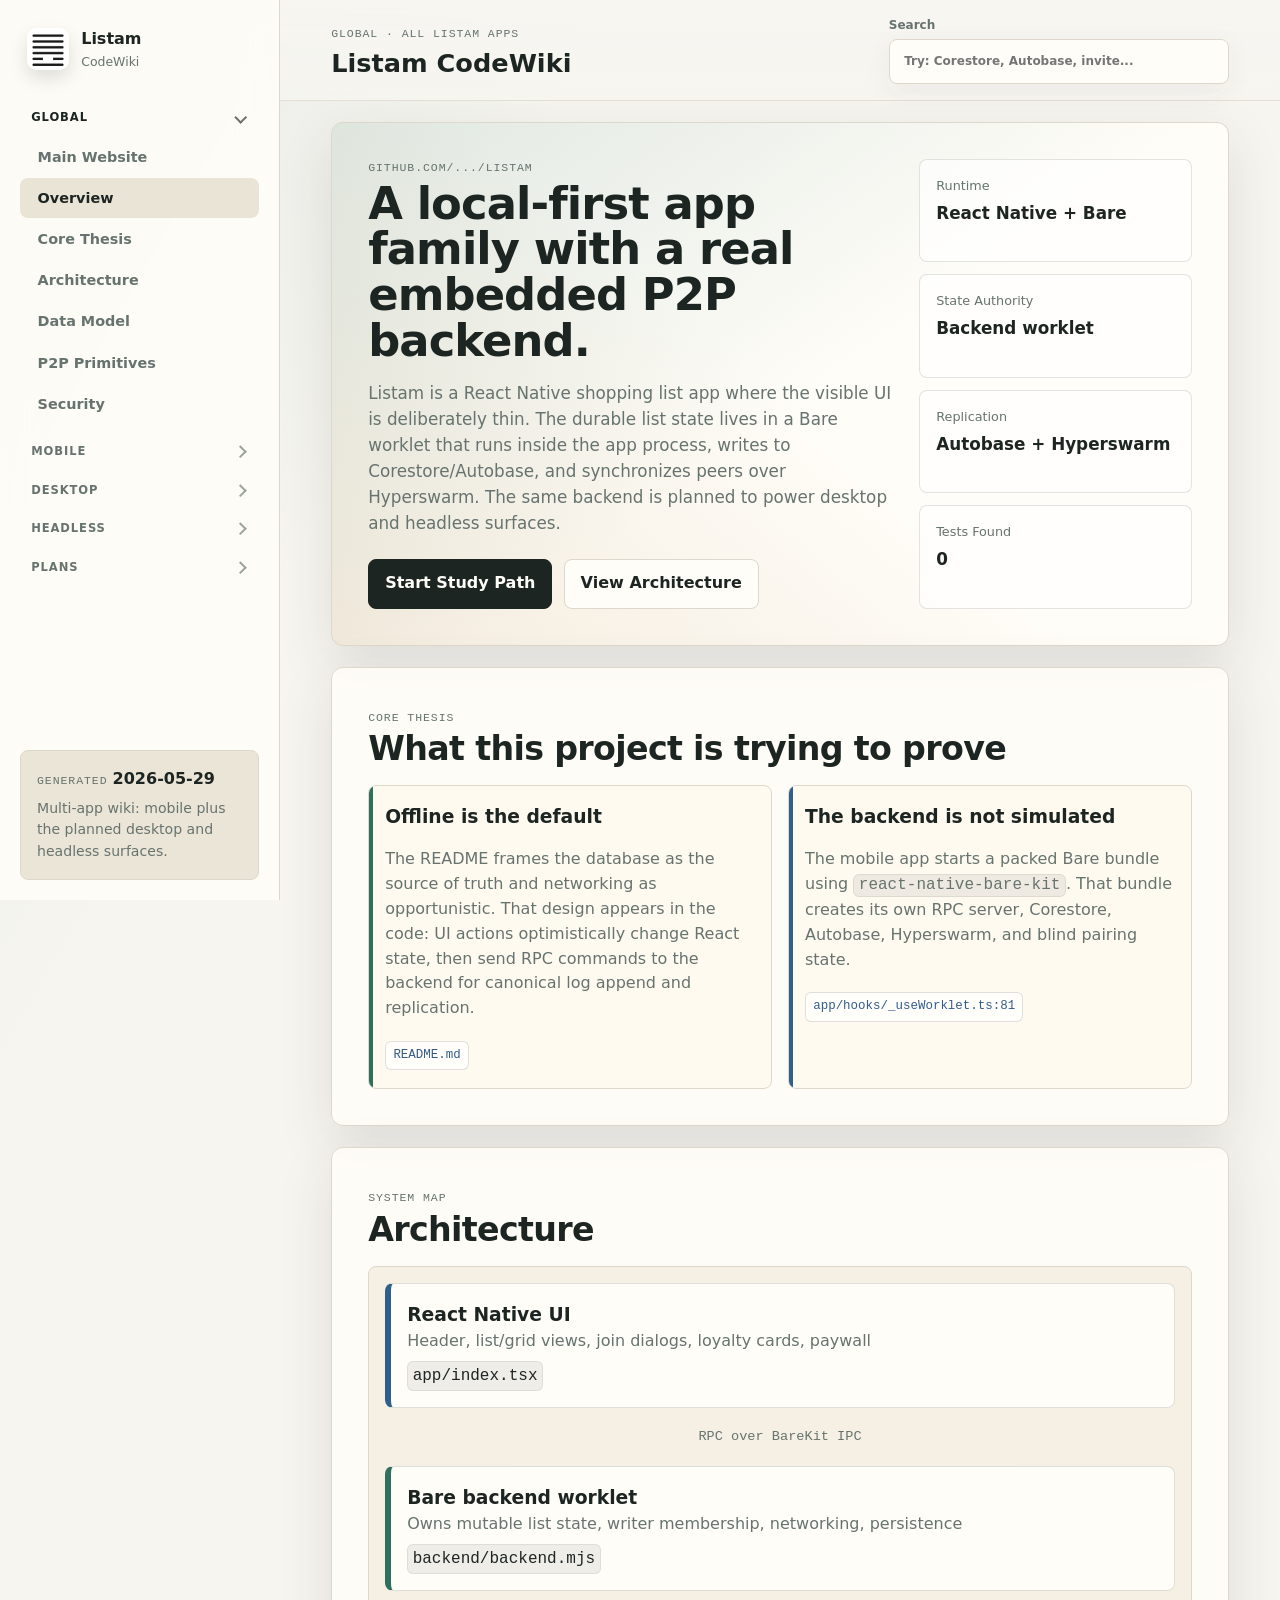
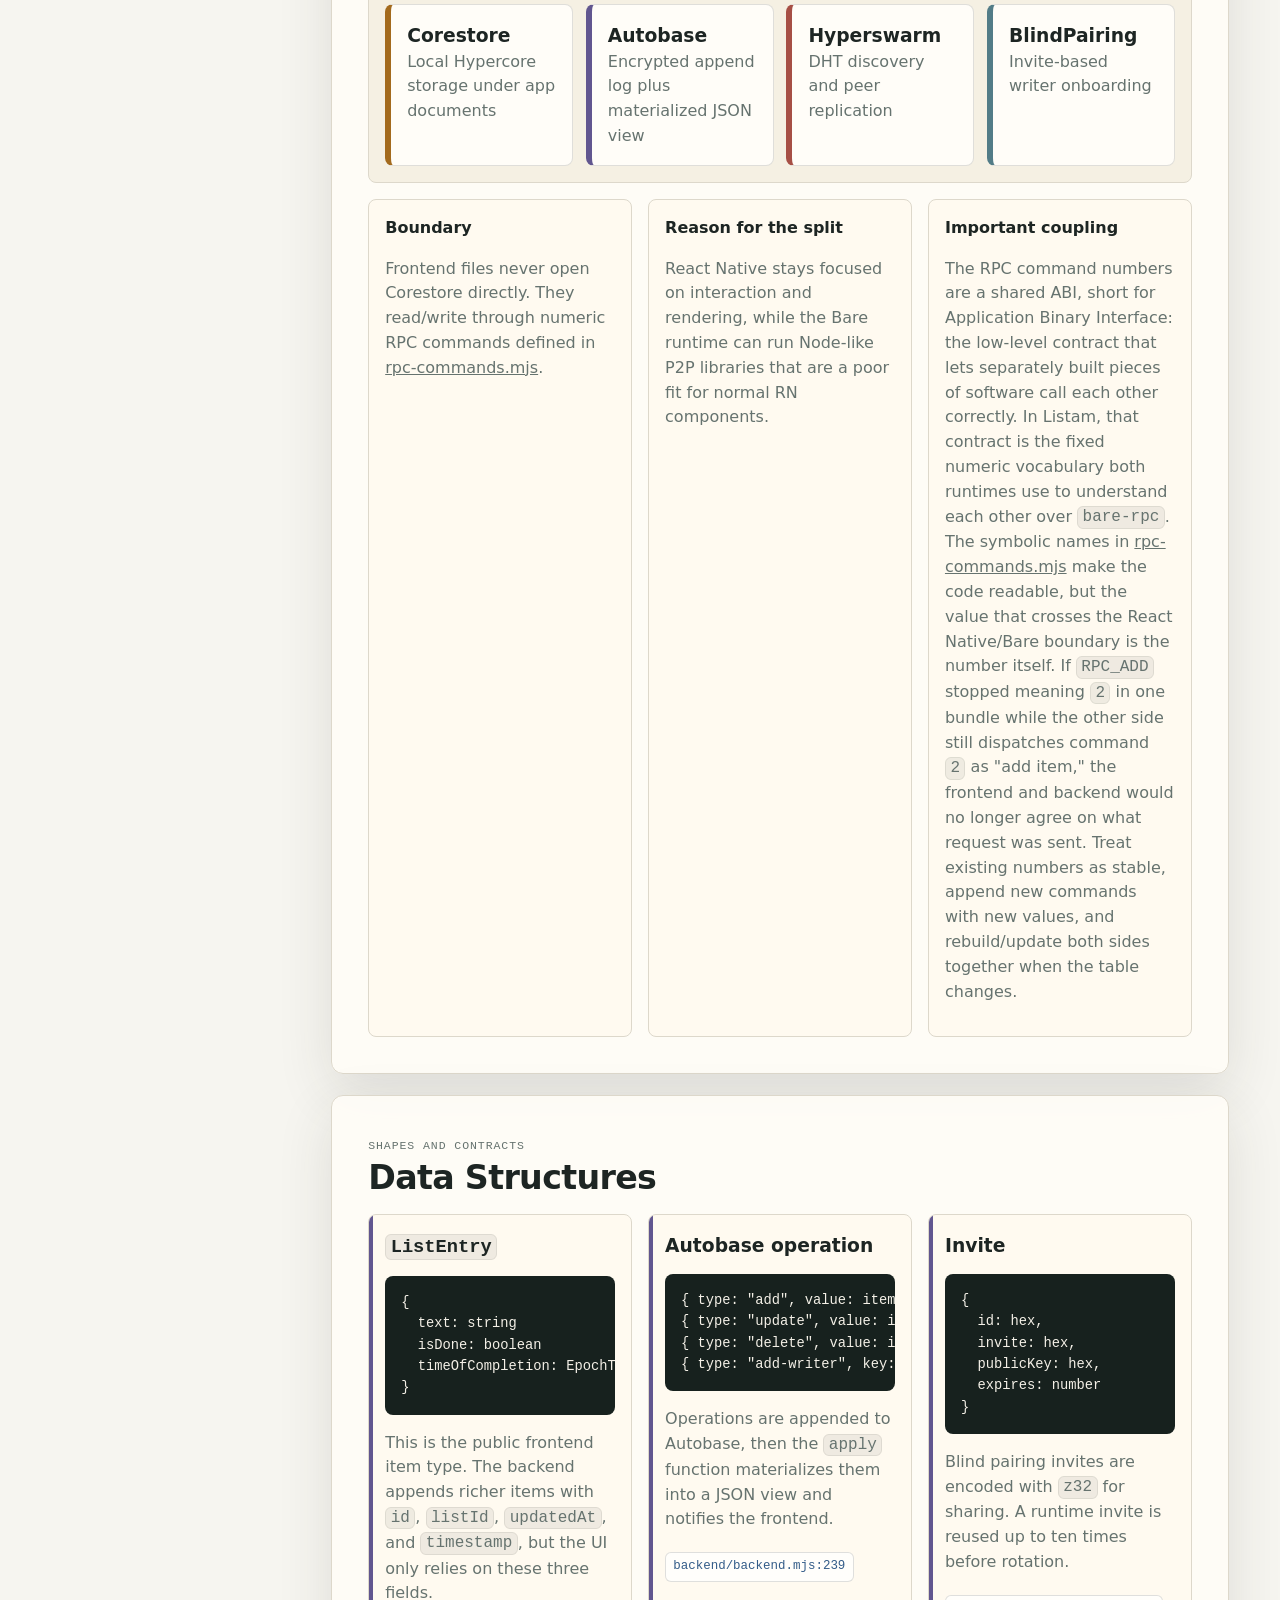
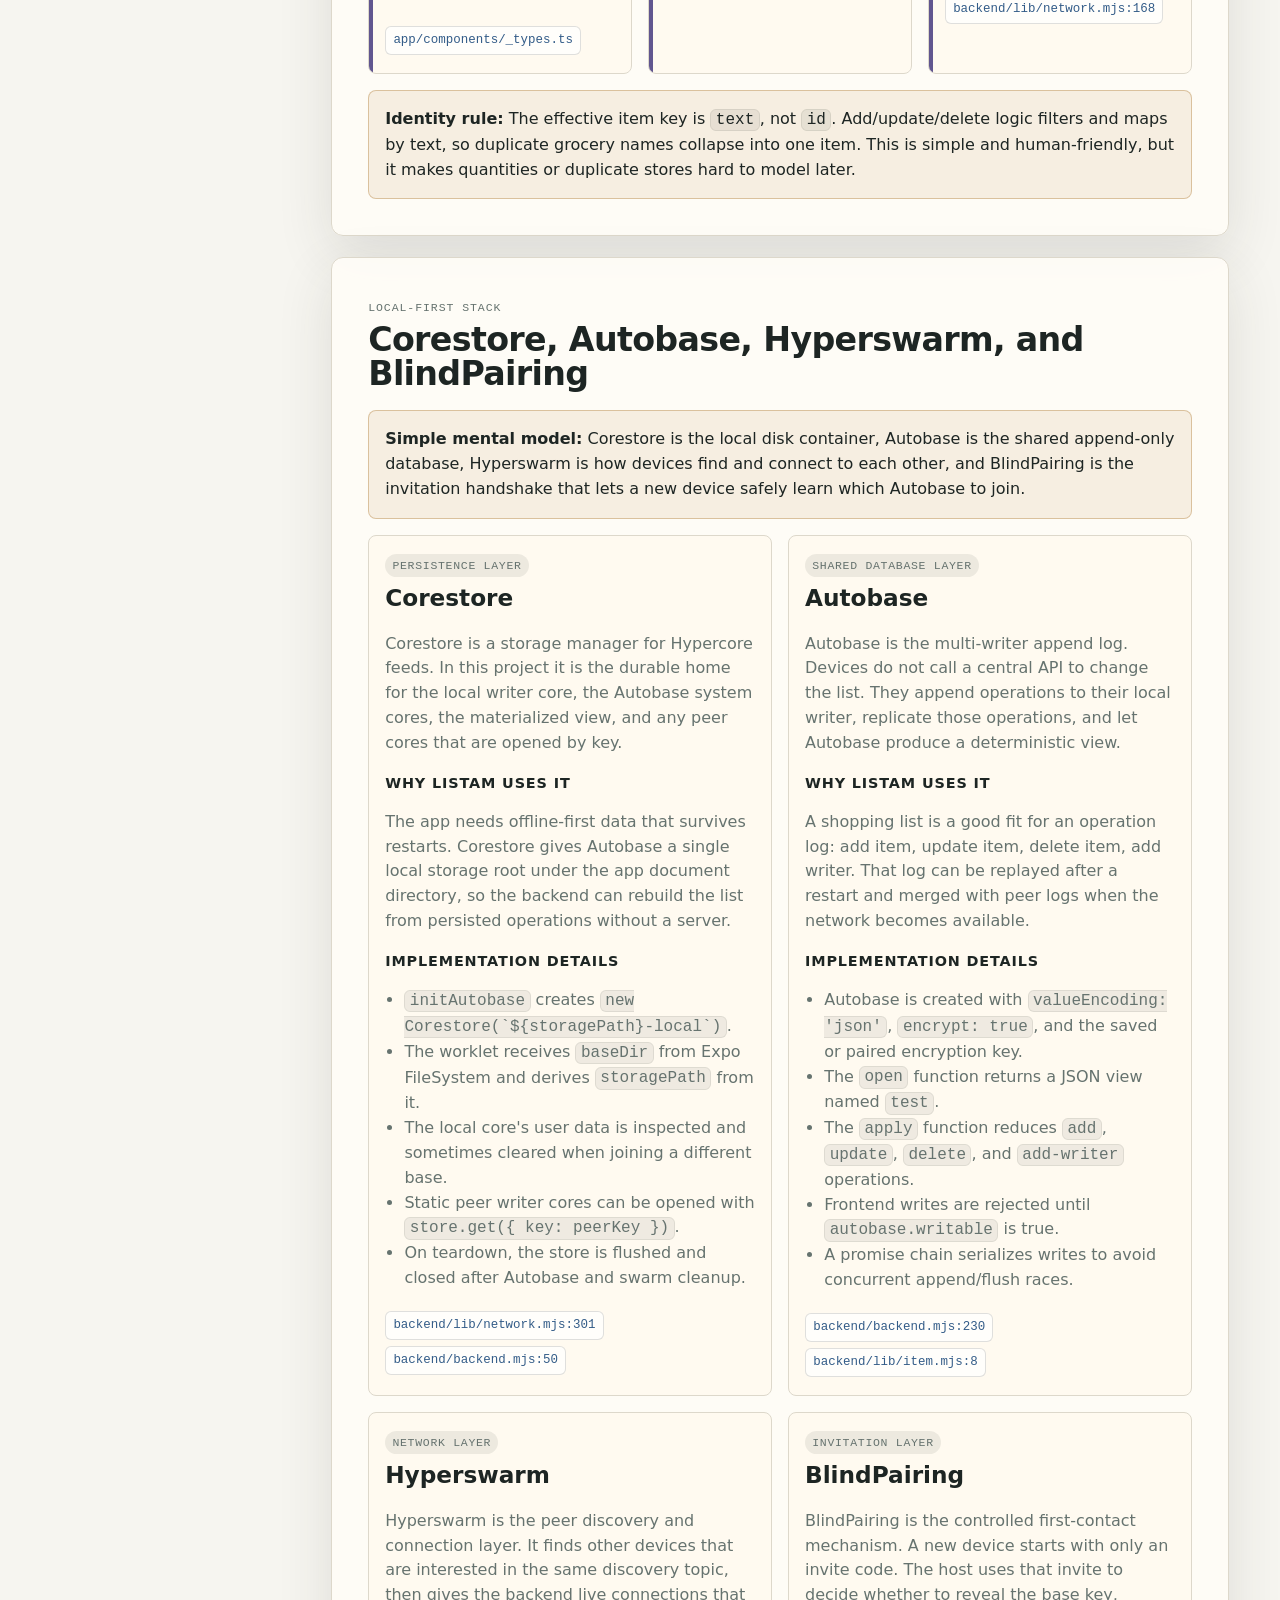
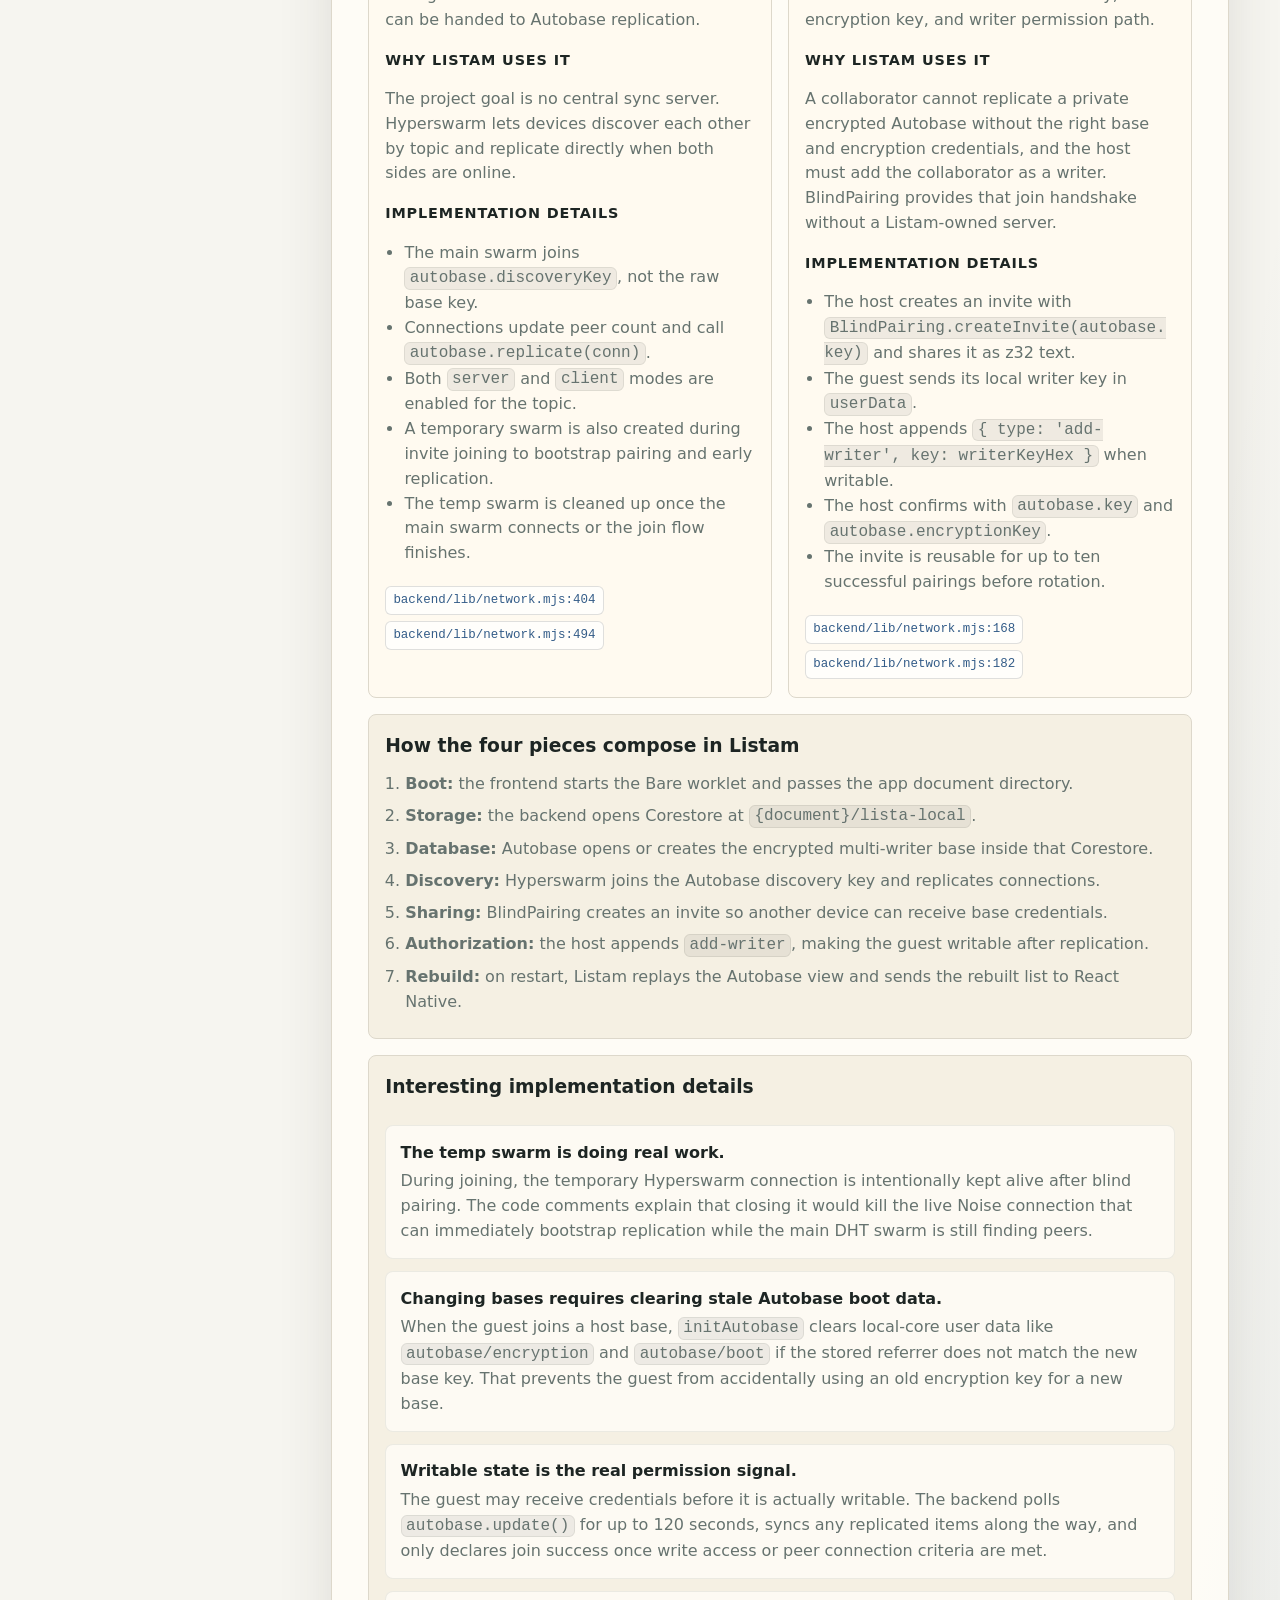
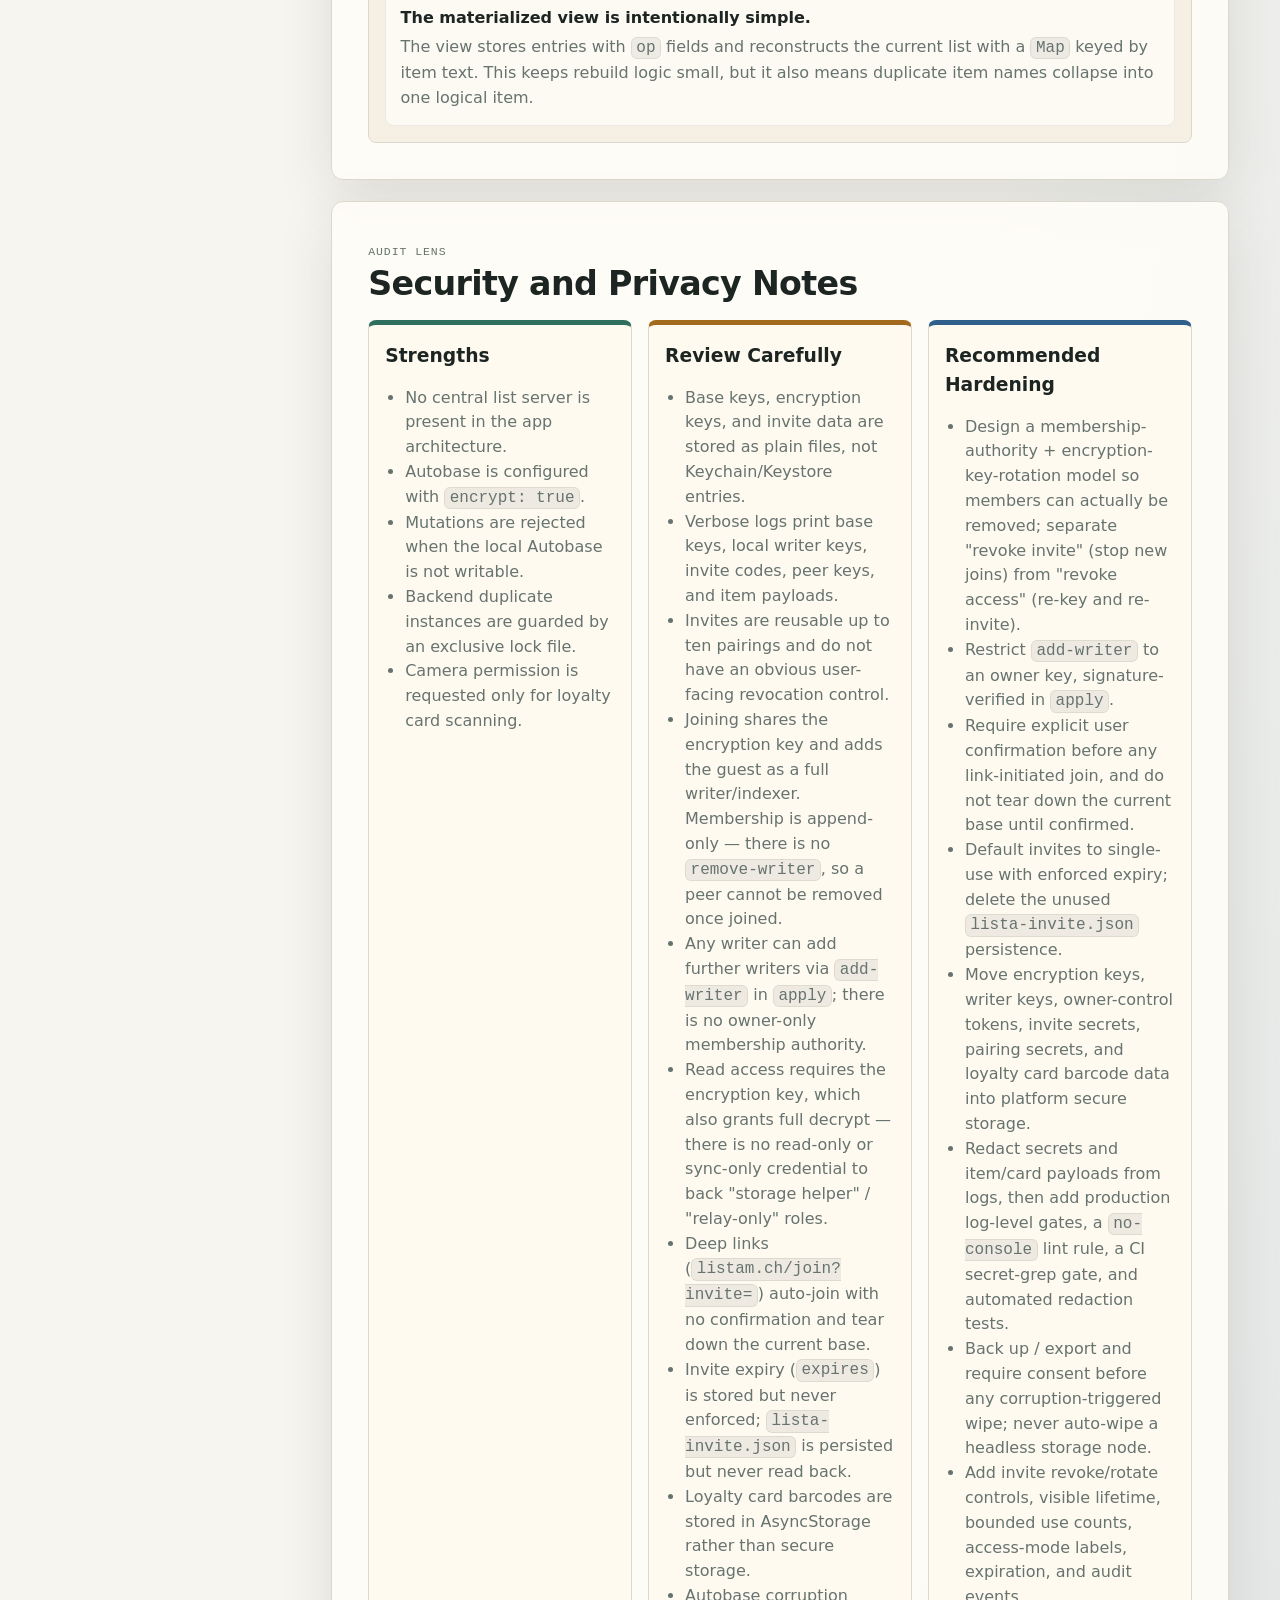
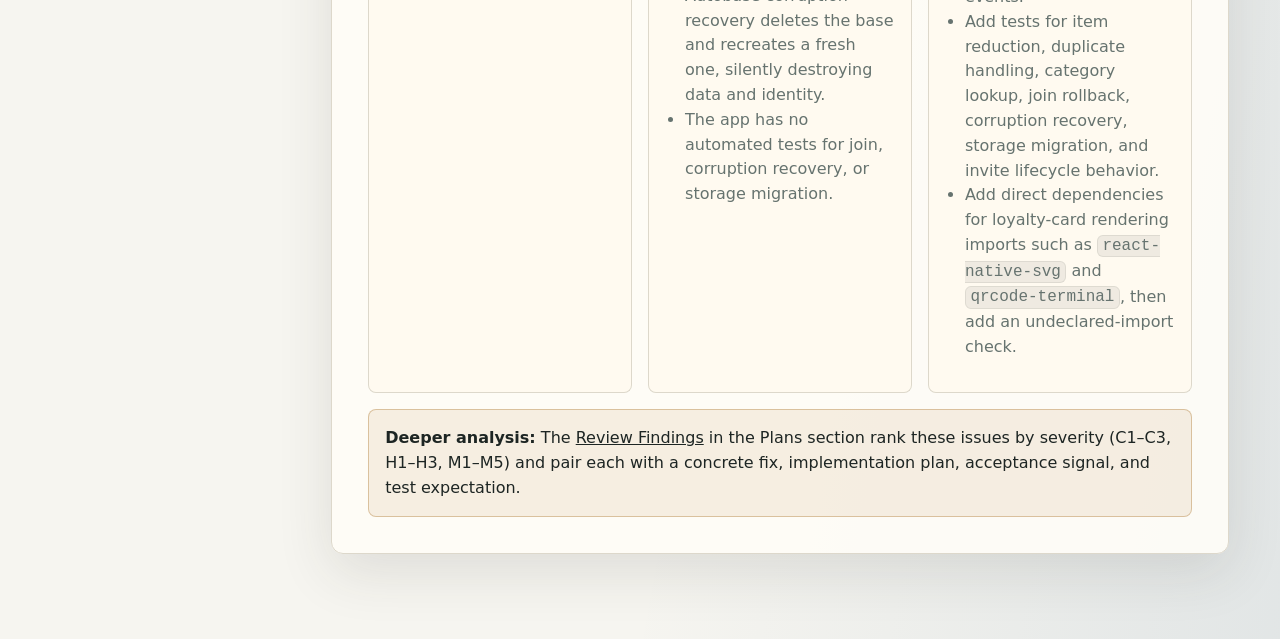
==== public/wiki/index.html @ 55407a5d "chore: checkpoint website plan pages" ====
<!doctype html>
<html lang="en">
  <head>
    <meta charset="utf-8" />
    <meta name="viewport" content="width=device-width, initial-scale=1" />
    <title>Listam CodeWiki — Global</title>
    <meta
      name="description"
      content="A CodeWiki-style study site for the Listam local-first P2P apps."
    />
    <link rel="stylesheet" href="./styles.css" />
  </head>
  <body>
    <div class="shell">
      <aside class="sidebar">
        <a class="brand" href="index.html" aria-label="Listam CodeWiki home">
          <img src="../assets/icon.png" alt="" />
          <span>
            <strong>Listam</strong>
            <small>CodeWiki</small>
          </span>
        </a>

        <nav class="nav" aria-label="Study sections">
          <details class="nav-section" open>
            <summary class="nav-group">Global</summary>
            <div class="nav-links">
              <a href="/">Main Website</a>
              <a href="index.html#overview">Overview</a>
              <a href="index.html#thesis">Core Thesis</a>
              <a href="index.html#architecture">Architecture</a>
              <a href="index.html#data-model">Data Model</a>
              <a href="index.html#p2p-primitives">P2P Primitives</a>
              <a href="index.html#security">Security</a>
            </div>
          </details>

          <details class="nav-section">
            <summary class="nav-group">Mobile</summary>
            <div class="nav-links">
              <a href="mobile.html#structure">Project Structure</a>
              <a href="mobile.html#runtime">Runtime Flows</a>
              <a href="mobile.html#frontend">Frontend</a>
              <a href="mobile.html#backend">Backend</a>
              <a href="mobile.html#storage">Storage</a>
              <a href="mobile.html#libraries">Libraries</a>
              <a href="mobile.html#quality">Quality Notes</a>
              <a href="mobile.html#study">Study Path</a>
              <a href="mobile.html#file-index">File Index</a>
              <a href="mobile.html#testing">Testing</a>
            </div>
          </details>

          <details class="nav-section">
            <summary class="nav-group">Desktop</summary>
            <div class="nav-links">
              <a href="desktop.html#desktop" title="Planned, not implemented yet">
                <span class="status-icon planned" aria-hidden="true"></span>
                <span>Desktop Overview</span>
              </a>
              <a href="desktop.html#testing">Testing</a>
            </div>
          </details>

          <details class="nav-section">
            <summary class="nav-group">Headless</summary>
            <div class="nav-links">
              <a href="headless.html#headless" title="Planned, not implemented yet">
                <span class="status-icon planned" aria-hidden="true"></span>
                <span>Headless Overview</span>
              </a>
              <a href="headless.html#testing">Testing</a>
            </div>
          </details>

          <details class="nav-section">
            <summary class="nav-group">Plans</summary>
            <div class="nav-links">
              <details class="nav-subsection">
                <summary class="nav-subgroup" title="Planned, not implemented yet">
                  <span class="status-icon planned" aria-hidden="true"></span>
                  <span>Multi-App Plan</span>
                </summary>
                <div class="nav-sublinks">
                  <a href="plans.html#multi-app-plan">Overview</a>
                  <a href="plans.html#review-findings">Review Findings</a>
                  <a href="plans.html#implementation-plans">Implementation Plans</a>
                  <a href="plans.html#lower-severity-items">Lower-Severity Items</a>
                  <a href="plans.html#strategy-improvements">Strategy Improvements</a>
                  <a href="plans.html#shared-test-harness">Shared Test Harness</a>
                  <a href="plans.html#redux-decision">Redux Decision</a>
                  <a href="plans.html#app-targets">App Targets</a>
                  <a href="plans.html#shared-package-plan">Shared Packages</a>
                  <a href="plans.html#state-manager-phase">State Manager</a>
                  <a href="plans.html#technical-architecture-notes">Technical Notes</a>
                  <a href="plans.html#shared-command-event-flow">Command Flow</a>
                  <a href="plans.html#p2p-owner-control">Owner Control</a>
                  <a href="plans.html#headless-first-run">Headless Setup</a>
                  <a href="plans.html#headless-co-invite">Co-Invite Flow</a>
                  <a href="plans.html#logging-strategy">Logging</a>
                  <a href="plans.html#development-peer-log-flow">Peer Log Flow</a>
                  <a href="plans.html#logging-controls">Logging Controls</a>
                  <a href="plans.html#secret-storage-plan">Secret Storage</a>
                  <a href="plans.html#implementation-hardening">Hardening</a>
                  <a href="plans.html#implementation-constraints">Constraints</a>
                  <a href="plans.html#future-direction">Future Direction</a>
                  <a href="plans.html#test-plan">Test Plan</a>
                  <a href="plans.html#assumptions">Assumptions</a>
                </div>
              </details>
            </div>
          </details>
        </nav>

        <div class="sidebar-card">
          <span class="eyebrow">Generated</span>
          <strong>2026-05-29</strong>
          <p>Multi-app wiki: mobile plus the planned desktop and headless surfaces.</p>
        </div>
      </aside>

      <main class="content">
        <header class="topbar">
          <div>
            <span class="eyebrow">Global · all Listam apps</span>
            <h1>Listam CodeWiki</h1>
          </div>
          <label class="search">
            <span>Search</span>
            <input id="site-search" type="search" placeholder="Try: Corestore, Autobase, invite..." />
          </label>
        </header>

        <section id="overview" class="page hero page-searchable">
          <div class="hero-copy">
            <div class="crumb">github.com/.../listam</div>
            <h2>A local-first app family with a real embedded P2P backend.</h2>
            <p>
              Listam is a React Native shopping list app where the visible UI is deliberately thin.
              The durable list state lives in a Bare worklet that runs inside the app process, writes
              to Corestore/Autobase, and synchronizes peers over Hyperswarm. The same backend is
              planned to power desktop and headless surfaces.
            </p>
            <div class="hero-actions">
              <a href="mobile.html#study" class="button primary">Start Study Path</a>
              <a href="index.html#architecture" class="button">View Architecture</a>
            </div>
          </div>
          <div class="hero-panel" aria-label="Project summary">
            <div class="metric">
              <span>Runtime</span>
              <strong>React Native + Bare</strong>
            </div>
            <div class="metric">
              <span>State Authority</span>
              <strong>Backend worklet</strong>
            </div>
            <div class="metric">
              <span>Replication</span>
              <strong>Autobase + Hyperswarm</strong>
            </div>
            <div class="metric">
              <span>Tests Found</span>
              <strong>0</strong>
            </div>
          </div>
        </section>

        <section id="thesis" class="page page-searchable">
          <div class="section-heading">
            <span class="eyebrow">Core thesis</span>
            <h2>What this project is trying to prove</h2>
          </div>
          <div class="grid two">
            <article class="card accent-green">
              <h3>Offline is the default</h3>
              <p>
                The README frames the database as the source of truth and networking as opportunistic.
                That design appears in the code: UI actions optimistically change React state, then send
                RPC commands to the backend for canonical log append and replication.
              </p>
              <a class="source" href="https://github.com/SayNode/listam/blob/main/README.md">README.md</a>
            </article>
            <article class="card accent-blue">
              <h3>The backend is not simulated</h3>
              <p>
                The mobile app starts a packed Bare bundle using <code>react-native-bare-kit</code>.
                That bundle creates its own RPC server, Corestore, Autobase, Hyperswarm, and blind
                pairing state.
              </p>
              <a class="source" href="https://github.com/SayNode/listam/blob/main/app/hooks/_useWorklet.ts">app/hooks/_useWorklet.ts:81</a>
            </article>
          </div>
        </section>

        <section id="architecture" class="page page-searchable">
          <div class="section-heading">
            <span class="eyebrow">System map</span>
            <h2>Architecture</h2>
          </div>

          <div class="architecture-map">
            <div class="layer mobile">
              <h3>React Native UI</h3>
              <p>Header, list/grid views, join dialogs, loyalty cards, paywall</p>
              <code>app/index.tsx</code>
            </div>
            <div class="connector">RPC over BareKit IPC</div>
            <div class="layer backend">
              <h3>Bare backend worklet</h3>
              <p>Owns mutable list state, writer membership, networking, persistence</p>
              <code>backend/backend.mjs</code>
            </div>
            <div class="branch-grid">
              <div class="layer store">
                <h3>Corestore</h3>
                <p>Local Hypercore storage under app documents</p>
              </div>
              <div class="layer log">
                <h3>Autobase</h3>
                <p>Encrypted append log plus materialized JSON view</p>
              </div>
              <div class="layer swarm">
                <h3>Hyperswarm</h3>
                <p>DHT discovery and peer replication</p>
              </div>
              <div class="layer pairing">
                <h3>BlindPairing</h3>
                <p>Invite-based writer onboarding</p>
              </div>
            </div>
          </div>

          <div class="note-grid">
            <div class="note">
              <strong>Boundary</strong>
              <p>
                Frontend files never open Corestore directly. They read/write through numeric RPC
                commands defined in <a href="https://github.com/SayNode/listam/blob/main/rpc-commands.mjs">rpc-commands.mjs</a>.
              </p>
            </div>
            <div class="note">
              <strong>Reason for the split</strong>
              <p>
                React Native stays focused on interaction and rendering, while the Bare runtime can run
                Node-like P2P libraries that are a poor fit for normal RN components.
              </p>
            </div>
            <div class="note">
              <strong>Important coupling</strong>
              <p>
                The RPC command numbers are a shared ABI, short for Application Binary Interface: the
                low-level contract that lets separately built pieces of software call each other
                correctly. In Listam, that contract is the fixed numeric vocabulary both runtimes use
                to understand each other over <code>bare-rpc</code>. The symbolic names in
                <a href="https://github.com/SayNode/listam/blob/main/rpc-commands.mjs">rpc-commands.mjs</a> make the code readable, but the
                value that crosses the React Native/Bare boundary is the number itself. If
                <code>RPC_ADD</code> stopped meaning <code>2</code> in one bundle while the other side
                still dispatches command <code>2</code> as "add item," the frontend and backend would no
                longer agree on what request was sent. Treat existing numbers as stable, append new
                commands with new values, and rebuild/update both sides together when the table changes.
              </p>
            </div>
          </div>
        </section>

        <section id="data-model" class="page page-searchable">
          <div class="section-heading">
            <span class="eyebrow">Shapes and contracts</span>
            <h2>Data Structures</h2>
          </div>

          <div class="grid three">
            <article class="card">
              <h3><code>ListEntry</code></h3>
              <pre><code>{
  text: string
  isDone: boolean
  timeOfCompletion: EpochTimeStamp
}</code></pre>
              <p>
                This is the public frontend item type. The backend appends richer items with
                <code>id</code>, <code>listId</code>, <code>updatedAt</code>, and
                <code>timestamp</code>, but the UI only relies on these three fields.
              </p>
              <a class="source" href="https://github.com/SayNode/listam/blob/main/app/components/_types.ts">app/components/_types.ts</a>
            </article>

            <article class="card">
              <h3>Autobase operation</h3>
              <pre><code>{ type: "add", value: item }
{ type: "update", value: item }
{ type: "delete", value: item }
{ type: "add-writer", key: hex }</code></pre>
              <p>
                Operations are appended to Autobase, then the <code>apply</code> function materializes
                them into a JSON view and notifies the frontend.
              </p>
              <a class="source" href="https://github.com/SayNode/listam/blob/main/backend/backend.mjs">backend/backend.mjs:239</a>
            </article>

            <article class="card">
              <h3>Invite</h3>
              <pre><code>{
  id: hex,
  invite: hex,
  publicKey: hex,
  expires: number
}</code></pre>
              <p>
                Blind pairing invites are encoded with <code>z32</code> for sharing. A runtime invite
                is reused up to ten times before rotation.
              </p>
              <a class="source" href="https://github.com/SayNode/listam/blob/main/backend/lib/network.mjs">backend/lib/network.mjs:168</a>
            </article>
          </div>

          <div class="callout">
            <strong>Identity rule:</strong>
            The effective item key is <code>text</code>, not <code>id</code>. Add/update/delete logic
            filters and maps by text, so duplicate grocery names collapse into one item. This is simple
            and human-friendly, but it makes quantities or duplicate stores hard to model later.
          </div>
        </section>

        <section id="p2p-primitives" class="page page-searchable">
          <div class="section-heading">
            <span class="eyebrow">Local-first stack</span>
            <h2>Corestore, Autobase, Hyperswarm, and BlindPairing</h2>
          </div>

          <div class="callout">
            <strong>Simple mental model:</strong>
            Corestore is the local disk container, Autobase is the shared append-only database,
            Hyperswarm is how devices find and connect to each other, and BlindPairing is the
            invitation handshake that lets a new device safely learn which Autobase to join.
          </div>

          <div class="primitive-grid">
            <article class="primitive-card store">
              <span class="primitive-label">Persistence layer</span>
              <h3>Corestore</h3>
              <p>
                Corestore is a storage manager for Hypercore feeds. In this project it is the durable
                home for the local writer core, the Autobase system cores, the materialized view, and
                any peer cores that are opened by key.
              </p>
              <h4>Why Listam uses it</h4>
              <p>
                The app needs offline-first data that survives restarts. Corestore gives Autobase a
                single local storage root under the app document directory, so the backend can rebuild
                the list from persisted operations without a server.
              </p>
              <h4>Implementation details</h4>
              <ul>
                <li><code>initAutobase</code> creates <code>new Corestore(`${storagePath}-local`)</code>.</li>
                <li>The worklet receives <code>baseDir</code> from Expo FileSystem and derives <code>storagePath</code> from it.</li>
                <li>The local core's user data is inspected and sometimes cleared when joining a different base.</li>
                <li>Static peer writer cores can be opened with <code>store.get({ key: peerKey })</code>.</li>
                <li>On teardown, the store is flushed and closed after Autobase and swarm cleanup.</li>
              </ul>
              <a class="source" href="https://github.com/SayNode/listam/blob/main/backend/lib/network.mjs">backend/lib/network.mjs:301</a>
              <a class="source" href="https://github.com/SayNode/listam/blob/main/backend/backend.mjs">backend/backend.mjs:50</a>
            </article>

            <article class="primitive-card log">
              <span class="primitive-label">Shared database layer</span>
              <h3>Autobase</h3>
              <p>
                Autobase is the multi-writer append log. Devices do not call a central API to change
                the list. They append operations to their local writer, replicate those operations, and
                let Autobase produce a deterministic view.
              </p>
              <h4>Why Listam uses it</h4>
              <p>
                A shopping list is a good fit for an operation log: add item, update item, delete item,
                add writer. That log can be replayed after a restart and merged with peer logs when the
                network becomes available.
              </p>
              <h4>Implementation details</h4>
              <ul>
                <li>Autobase is created with <code>valueEncoding: 'json'</code>, <code>encrypt: true</code>, and the saved or paired encryption key.</li>
                <li>The <code>open</code> function returns a JSON view named <code>test</code>.</li>
                <li>The <code>apply</code> function reduces <code>add</code>, <code>update</code>, <code>delete</code>, and <code>add-writer</code> operations.</li>
                <li>Frontend writes are rejected until <code>autobase.writable</code> is true.</li>
                <li>A promise chain serializes writes to avoid concurrent append/flush races.</li>
              </ul>
              <a class="source" href="https://github.com/SayNode/listam/blob/main/backend/backend.mjs">backend/backend.mjs:230</a>
              <a class="source" href="https://github.com/SayNode/listam/blob/main/backend/lib/item.mjs">backend/lib/item.mjs:8</a>
            </article>

            <article class="primitive-card swarm">
              <span class="primitive-label">Network layer</span>
              <h3>Hyperswarm</h3>
              <p>
                Hyperswarm is the peer discovery and connection layer. It finds other devices that are
                interested in the same discovery topic, then gives the backend live connections that can
                be handed to Autobase replication.
              </p>
              <h4>Why Listam uses it</h4>
              <p>
                The project goal is no central sync server. Hyperswarm lets devices discover each other
                by topic and replicate directly when both sides are online.
              </p>
              <h4>Implementation details</h4>
              <ul>
                <li>The main swarm joins <code>autobase.discoveryKey</code>, not the raw base key.</li>
                <li>Connections update peer count and call <code>autobase.replicate(conn)</code>.</li>
                <li>Both <code>server</code> and <code>client</code> modes are enabled for the topic.</li>
                <li>A temporary swarm is also created during invite joining to bootstrap pairing and early replication.</li>
                <li>The temp swarm is cleaned up once the main swarm connects or the join flow finishes.</li>
              </ul>
              <a class="source" href="https://github.com/SayNode/listam/blob/main/backend/lib/network.mjs">backend/lib/network.mjs:404</a>
              <a class="source" href="https://github.com/SayNode/listam/blob/main/backend/lib/network.mjs">backend/lib/network.mjs:494</a>
            </article>

            <article class="primitive-card pairing">
              <span class="primitive-label">Invitation layer</span>
              <h3>BlindPairing</h3>
              <p>
                BlindPairing is the controlled first-contact mechanism. A new device starts with only
                an invite code. The host uses that invite to decide whether to reveal the base key,
                encryption key, and writer permission path.
              </p>
              <h4>Why Listam uses it</h4>
              <p>
                A collaborator cannot replicate a private encrypted Autobase without the right base and
                encryption credentials, and the host must add the collaborator as a writer. BlindPairing
                provides that join handshake without a Listam-owned server.
              </p>
              <h4>Implementation details</h4>
              <ul>
                <li>The host creates an invite with <code>BlindPairing.createInvite(autobase.key)</code> and shares it as z32 text.</li>
                <li>The guest sends its local writer key in <code>userData</code>.</li>
                <li>The host appends <code>{ type: 'add-writer', key: writerKeyHex }</code> when writable.</li>
                <li>The host confirms with <code>autobase.key</code> and <code>autobase.encryptionKey</code>.</li>
                <li>The invite is reusable for up to ten successful pairings before rotation.</li>
              </ul>
              <a class="source" href="https://github.com/SayNode/listam/blob/main/backend/lib/network.mjs">backend/lib/network.mjs:168</a>
              <a class="source" href="https://github.com/SayNode/listam/blob/main/backend/lib/network.mjs">backend/lib/network.mjs:182</a>
            </article>
          </div>

          <div class="primitive-flow">
            <h3>How the four pieces compose in Listam</h3>
            <ol>
              <li><strong>Boot:</strong> the frontend starts the Bare worklet and passes the app document directory.</li>
              <li><strong>Storage:</strong> the backend opens Corestore at <code>{document}/lista-local</code>.</li>
              <li><strong>Database:</strong> Autobase opens or creates the encrypted multi-writer base inside that Corestore.</li>
              <li><strong>Discovery:</strong> Hyperswarm joins the Autobase discovery key and replicates connections.</li>
              <li><strong>Sharing:</strong> BlindPairing creates an invite so another device can receive base credentials.</li>
              <li><strong>Authorization:</strong> the host appends <code>add-writer</code>, making the guest writable after replication.</li>
              <li><strong>Rebuild:</strong> on restart, Listam replays the Autobase view and sends the rebuilt list to React Native.</li>
            </ol>
          </div>

          <div class="detail-list">
            <h3>Interesting implementation details</h3>
            <div>
              <strong>The temp swarm is doing real work.</strong>
              <p>
                During joining, the temporary Hyperswarm connection is intentionally kept alive after
                blind pairing. The code comments explain that closing it would kill the live Noise
                connection that can immediately bootstrap replication while the main DHT swarm is still
                finding peers.
              </p>
            </div>
            <div>
              <strong>Changing bases requires clearing stale Autobase boot data.</strong>
              <p>
                When the guest joins a host base, <code>initAutobase</code> clears local-core user data
                like <code>autobase/encryption</code> and <code>autobase/boot</code> if the stored
                referrer does not match the new base key. That prevents the guest from accidentally
                using an old encryption key for a new base.
              </p>
            </div>
            <div>
              <strong>Writable state is the real permission signal.</strong>
              <p>
                The guest may receive credentials before it is actually writable. The backend polls
                <code>autobase.update()</code> for up to 120 seconds, syncs any replicated items along
                the way, and only declares join success once write access or peer connection criteria are met.
              </p>
            </div>
            <div>
              <strong>The materialized view is intentionally simple.</strong>
              <p>
                The view stores entries with <code>op</code> fields and reconstructs the current list
                with a <code>Map</code> keyed by item text. This keeps rebuild logic small, but it also
                means duplicate item names collapse into one logical item.
              </p>
            </div>
          </div>
        </section>

        <section id="security" class="page page-searchable">
          <div class="section-heading">
            <span class="eyebrow">Audit lens</span>
            <h2>Security and Privacy Notes</h2>
          </div>

          <div class="risk-board">
            <article class="risk good">
              <h3>Strengths</h3>
              <ul>
                <li>No central list server is present in the app architecture.</li>
                <li>Autobase is configured with <code>encrypt: true</code>.</li>
                <li>Mutations are rejected when the local Autobase is not writable.</li>
                <li>Backend duplicate instances are guarded by an exclusive lock file.</li>
                <li>Camera permission is requested only for loyalty card scanning.</li>
              </ul>
            </article>
            <article class="risk warn">
              <h3>Review Carefully</h3>
              <ul>
                <li>Base keys, encryption keys, and invite data are stored as plain files, not Keychain/Keystore entries.</li>
                <li>Verbose logs print base keys, local writer keys, invite codes, peer keys, and item payloads.</li>
                <li>Invites are reusable up to ten pairings and do not have an obvious user-facing revocation control.</li>
                <li>Joining shares the encryption key and adds the guest as a full writer/indexer. Membership is append-only — there is no <code>remove-writer</code>, so a peer cannot be removed once joined.</li>
                <li>Any writer can add further writers via <code>add-writer</code> in <code>apply</code>; there is no owner-only membership authority.</li>
                <li>Read access requires the encryption key, which also grants full decrypt — there is no read-only or sync-only credential to back "storage helper" / "relay-only" roles.</li>
                <li>Deep links (<code>listam.ch/join?invite=</code>) auto-join with no confirmation and tear down the current base.</li>
                <li>Invite expiry (<code>expires</code>) is stored but never enforced; <code>lista-invite.json</code> is persisted but never read back.</li>
                <li>Loyalty card barcodes are stored in AsyncStorage rather than secure storage.</li>
                <li>Autobase corruption recovery deletes the base and recreates a fresh one, silently destroying data and identity.</li>
                <li>The app has no automated tests for join, corruption recovery, or storage migration.</li>
              </ul>
            </article>
            <article class="risk fix">
              <h3>Recommended Hardening</h3>
              <ul>
                <li>Design a membership-authority + encryption-key-rotation model so members can actually be removed; separate "revoke invite" (stop new joins) from "revoke access" (re-key and re-invite).</li>
                <li>Restrict <code>add-writer</code> to an owner key, signature-verified in <code>apply</code>.</li>
                <li>Require explicit user confirmation before any link-initiated join, and do not tear down the current base until confirmed.</li>
                <li>Default invites to single-use with enforced expiry; delete the unused <code>lista-invite.json</code> persistence.</li>
                <li>Move encryption keys, writer keys, owner-control tokens, invite secrets, pairing secrets, and loyalty card barcode data into platform secure storage.</li>
                <li>Redact secrets and item/card payloads from logs, then add production log-level gates, a <code>no-console</code> lint rule, a CI secret-grep gate, and automated redaction tests.</li>
                <li>Back up / export and require consent before any corruption-triggered wipe; never auto-wipe a headless storage node.</li>
                <li>Add invite revoke/rotate controls, visible lifetime, bounded use counts, access-mode labels, expiration, and audit events.</li>
                <li>Add tests for item reduction, duplicate handling, category lookup, join rollback, corruption recovery, storage migration, and invite lifecycle behavior.</li>
                <li>Add direct dependencies for loyalty-card rendering imports such as <code>react-native-svg</code> and <code>qrcode-terminal</code>, then add an undeclared-import check.</li>
              </ul>
            </article>
          </div>

          <div class="callout">
            <strong>Deeper analysis:</strong>
            The <a href="plans.html#review-findings">Review Findings</a> in the Plans section rank these
            issues by severity (C1–C3, H1–H3, M1–M5) and pair each with a concrete fix,
            implementation plan, acceptance signal, and test expectation.
          </div>
        </section>
      </main>
    </div>

    <script src="./script.js?v=wiki-pages"></script>
  </body>
</html>
---- public/wiki/styles.css ----
:root {
  color-scheme: light;
  --bg: #f6f5f0;
  --paper: #fffdf8;
  --ink: #1d2523;
  --muted: #66736f;
  --line: #ddd8cb;
  --green: #2f6f5e;
  --blue: #315f8c;
  --amber: #a36a1d;
  --red: #a64f45;
  --lavender: #61568f;
  --shadow: 0 18px 55px rgba(52, 49, 42, 0.12);
  --radius: 8px;
  --mono: ui-monospace, SFMono-Regular, Menlo, Monaco, Consolas, "Liberation Mono", monospace;
  --sans: Inter, ui-sans-serif, system-ui, -apple-system, BlinkMacSystemFont, "Segoe UI", sans-serif;
}

* {
  box-sizing: border-box;
}

html {
  scroll-behavior: smooth;
}

body {
  margin: 0;
  background:
    linear-gradient(120deg, rgba(47, 111, 94, 0.08), transparent 34rem),
    linear-gradient(280deg, rgba(49, 95, 140, 0.1), transparent 40rem),
    var(--bg);
  color: var(--ink);
  font-family: var(--sans);
  line-height: 1.55;
}

a {
  color: inherit;
}

code,
pre {
  font-family: var(--mono);
}

code {
  background: rgba(29, 37, 35, 0.07);
  border: 1px solid rgba(29, 37, 35, 0.08);
  border-radius: 6px;
  padding: 0.08rem 0.28rem;
}

pre {
  overflow-x: auto;
  background: #17211e;
  color: #f4f0e7;
  border-radius: var(--radius);
  padding: 1rem;
  font-size: 0.86rem;
}

pre code {
  background: transparent;
  border: 0;
  padding: 0;
}

.shell {
  display: grid;
  grid-template-columns: 280px minmax(0, 1fr);
  min-height: 100vh;
}

.shell > * {
  min-width: 0;
}

.sidebar {
  position: sticky;
  top: 0;
  height: 100vh;
  padding: 1.25rem;
  border-right: 1px solid var(--line);
  background: rgba(255, 253, 248, 0.88);
  backdrop-filter: blur(18px);
  display: flex;
  flex-direction: column;
  gap: 1.4rem;
  overflow-y: auto;
}

.brand {
  display: flex;
  align-items: center;
  gap: 0.75rem;
  text-decoration: none;
  padding: 0.45rem;
}

.brand img {
  width: 42px;
  height: 42px;
  border-radius: 10px;
  box-shadow: 0 8px 18px rgba(0, 0, 0, 0.12);
}

.brand strong,
.brand small {
  display: block;
}

.brand strong {
  font-size: 1rem;
}

.brand small {
  color: var(--muted);
  font-size: 0.78rem;
}

.nav {
  display: grid;
  gap: 0.2rem;
}

.nav a {
  display: flex;
  align-items: center;
  gap: 0.45rem;
  text-decoration: none;
  color: var(--muted);
  padding: 0.54rem 0.7rem;
  border-radius: var(--radius);
  font-weight: 650;
  font-size: 0.92rem;
}

.nav-section {
  display: grid;
  gap: 0.1rem;
}

.nav-section + .nav-section {
  margin-top: 0.1rem;
}

summary.nav-group,
.nav-group {
  display: flex;
  align-items: center;
  justify-content: space-between;
  gap: 0.5rem;
  margin: 0;
  padding: 0.5rem 0.7rem;
  border-radius: var(--radius);
  font-size: 0.72rem;
  font-weight: 800;
  letter-spacing: 0.08em;
  text-transform: uppercase;
  color: var(--muted);
}

summary.nav-group {
  cursor: pointer;
  list-style: none;
  user-select: none;
}

summary.nav-group::-webkit-details-marker {
  display: none;
}

summary.nav-group::after {
  content: "";
  flex: 0 0 auto;
  width: 0.46rem;
  height: 0.46rem;
  margin-right: 0.15rem;
  border-right: 2px solid currentColor;
  border-bottom: 2px solid currentColor;
  transform: rotate(-45deg);
  transition: transform 0.18s ease;
  opacity: 0.65;
}

.nav-section[open] > summary.nav-group::after {
  transform: rotate(45deg);
}

summary.nav-group:hover {
  background: #e9e4d6;
  color: var(--ink);
}

.nav-section[open] > summary.nav-group {
  color: var(--ink);
}

.nav-links {
  display: grid;
  gap: 0.1rem;
  padding: 0.15rem 0 0.4rem;
}

.nav-links a {
  padding-left: 1.1rem;
  font-size: 0.9rem;
}

.nav-subsection {
  display: grid;
  gap: 0.1rem;
  min-width: 0;
}

summary.nav-subgroup {
  display: flex;
  align-items: center;
  gap: 0.45rem;
  min-width: 0;
  margin: 0;
  padding: 0.48rem 0.7rem 0.48rem 1.1rem;
  border-radius: var(--radius);
  color: var(--muted);
  cursor: pointer;
  font-size: 0.9rem;
  font-weight: 700;
  line-height: 1.25;
  list-style: none;
  user-select: none;
}

summary.nav-subgroup span:last-of-type {
  min-width: 0;
}

summary.nav-subgroup::-webkit-details-marker {
  display: none;
}

summary.nav-subgroup::after {
  content: "";
  flex: 0 0 auto;
  width: 0.42rem;
  height: 0.42rem;
  margin-left: auto;
  margin-right: 0.18rem;
  border-right: 2px solid currentColor;
  border-bottom: 2px solid currentColor;
  transform: rotate(-45deg);
  transition: transform 0.18s ease;
  opacity: 0.65;
}

.nav-subsection[open] > summary.nav-subgroup::after {
  transform: rotate(45deg);
}

summary.nav-subgroup:hover,
.nav-subsection[open] > summary.nav-subgroup {
  background: #e9e4d6;
  color: var(--ink);
}

.nav-sublinks {
  display: grid;
  gap: 0.04rem;
  padding: 0.05rem 0 0.3rem;
}

.nav-sublinks a {
  padding: 0.42rem 0.65rem 0.42rem 2.1rem;
  font-size: 0.8rem;
  font-weight: 650;
  line-height: 1.25;
}

.nav a.active,
.nav a:hover {
  background: #e9e4d6;
  color: var(--ink);
}

.status-icon {
  flex: 0 0 auto;
  width: 0.68rem;
  height: 0.68rem;
  border-radius: 999px;
  border: 2px solid var(--amber);
  background: rgba(163, 106, 29, 0.14);
  box-shadow: inset 0 0 0 3px var(--paper);
}

.status-icon.large {
  width: 1rem;
  height: 1rem;
  margin-top: 0.25rem;
}

.sidebar-card {
  margin-top: auto;
  padding: 1rem;
  background: #ebe5d7;
  border-radius: var(--radius);
  border: 1px solid var(--line);
}

.sidebar-card p {
  margin: 0.35rem 0 0;
  color: var(--muted);
  font-size: 0.88rem;
}

.content {
  --content-gutter: clamp(1.25rem, 4vw, 4rem);
  min-width: 0;
  width: 100%;
  max-width: 1180px;
  margin-inline: auto;
  padding: 0 var(--content-gutter) 4rem;
}

.topbar {
  position: sticky;
  top: 0;
  z-index: 3;
  display: grid;
  grid-template-columns: minmax(0, 1fr) minmax(260px, 340px);
  align-items: end;
  gap: 1.25rem;
  margin: 0 calc(var(--content-gutter) * -1) 1.3rem;
  padding: 1rem var(--content-gutter);
  border-bottom: 1px solid rgba(221, 216, 203, 0.76);
  background: linear-gradient(to bottom, rgba(246, 245, 240, 0.96), rgba(246, 245, 240, 0.8));
  backdrop-filter: blur(14px);
}

.topbar > div {
  min-width: 0;
}

.topbar h1 {
  margin: 0;
  font-size: clamp(1.35rem, 2vw, 2rem);
  overflow-wrap: anywhere;
}

.eyebrow,
.crumb {
  color: var(--muted);
  font-family: var(--mono);
  font-size: 0.72rem;
  letter-spacing: 0.08em;
  text-transform: uppercase;
}

.search {
  display: grid;
  gap: 0.25rem;
  min-width: 0;
  width: 100%;
  color: var(--muted);
  font-size: 0.75rem;
  font-weight: 700;
}

.search input {
  width: 100%;
  border: 1px solid var(--line);
  border-radius: var(--radius);
  padding: 0.78rem 0.9rem;
  background: var(--paper);
  color: var(--ink);
  outline: none;
  font: inherit;
  box-shadow: 0 8px 28px rgba(52, 49, 42, 0.06);
}

.search input:focus {
  border-color: var(--green);
  box-shadow: 0 0 0 3px rgba(47, 111, 94, 0.15);
}

.page {
  scroll-margin-top: 7rem;
  margin: 1.3rem 0;
  padding: clamp(1.2rem, 3vw, 2.25rem);
  background: rgba(255, 253, 248, 0.9);
  border: 1px solid var(--line);
  border-radius: 12px;
  box-shadow: var(--shadow);
}

.topbar + .page {
  margin-top: 0;
}

.page.hidden-by-search {
  display: none;
}

.plan-section {
  scroll-margin-top: 7rem;
  padding-top: 1.2rem;
  border-top: 1px solid var(--line);
}

[data-nav-section] {
  scroll-margin-top: 7rem;
}

#review-findings {
  margin-bottom: 1.25rem;
}

.section-lede {
  max-width: 74ch;
  margin: 0.75rem 0 0;
  color: var(--muted);
}

.plan-heading {
  margin-bottom: 1rem;
}

.plan-title {
  display: flex;
  flex-wrap: wrap;
  align-items: flex-start;
  gap: 0.65rem;
}

.plan-title h2 {
  margin: 0;
}

.status-pill {
  align-self: center;
  padding: 0.28rem 0.52rem;
  border: 1px solid rgba(163, 106, 29, 0.35);
  border-radius: 999px;
  background: rgba(163, 106, 29, 0.12);
  color: #7d5118;
  font-size: 0.78rem;
  font-weight: 800;
  line-height: 1.2;
}

.hero {
  display: grid;
  grid-template-columns: minmax(0, 1.45fr) minmax(260px, 0.75fr);
  gap: 1.5rem;
  align-items: stretch;
  background:
    linear-gradient(145deg, rgba(47, 111, 94, 0.15), transparent 54%),
    linear-gradient(40deg, rgba(163, 106, 29, 0.12), transparent 50%),
    var(--paper);
}

.hero h2,
.section-heading h2 {
  margin: 0.25rem 0 0;
  font-size: clamp(1.65rem, 3.5vw, 3.8rem);
  line-height: 1.02;
  letter-spacing: -0.02em;
}

.hero p {
  max-width: 68ch;
  color: var(--muted);
  font-size: 1.05rem;
}

.hero-actions {
  display: flex;
  flex-wrap: wrap;
  gap: 0.7rem;
  margin-top: 1.4rem;
}

.button {
  display: inline-flex;
  align-items: center;
  justify-content: center;
  min-height: 42px;
  padding: 0.72rem 1rem;
  border: 1px solid var(--line);
  border-radius: var(--radius);
  background: var(--paper);
  text-decoration: none;
  font-weight: 800;
}

.button.primary {
  background: var(--ink);
  color: var(--paper);
  border-color: var(--ink);
}

.hero-panel {
  display: grid;
  gap: 0.75rem;
}

.metric {
  padding: 1rem;
  border-radius: var(--radius);
  border: 1px solid rgba(29, 37, 35, 0.12);
  background: rgba(255, 255, 255, 0.62);
}

.metric span {
  display: block;
  color: var(--muted);
  font-size: 0.8rem;
}

.metric strong {
  display: block;
  margin-top: 0.25rem;
  font-size: 1.05rem;
}

.section-heading {
  margin-bottom: 1.2rem;
}

.section-heading h2 {
  font-size: clamp(1.5rem, 2.6vw, 2.65rem);
}

.grid {
  display: grid;
  gap: 1rem;
}

.grid.two {
  grid-template-columns: repeat(2, minmax(0, 1fr));
}

.grid.three {
  grid-template-columns: repeat(3, minmax(0, 1fr));
}

.card,
.note,
.sequence,
.risk,
.study-path article {
  border: 1px solid var(--line);
  background: #fffaf0;
  border-radius: var(--radius);
  padding: 1rem;
}

.card {
  position: relative;
  overflow: hidden;
}

.card::before {
  content: "";
  position: absolute;
  inset: 0 auto 0 0;
  width: 4px;
  background: var(--lavender);
}

.card h3,
.note strong,
.risk h3,
.sequence h3,
.study-path h3 {
  margin: 0 0 0.55rem;
}

.card p,
.note p,
.risk li,
.sequence li,
.study-path p {
  color: var(--muted);
}

.card ul,
.risk ul {
  padding-left: 1.25rem;
}

.accent-green::before {
  background: var(--green);
}

.accent-blue::before {
  background: var(--blue);
}

.accent-amber::before {
  background: var(--amber);
}

.accent-red::before {
  background: var(--red);
}

.source {
  display: inline-flex;
  align-items: center;
  margin: 0.25rem 0.35rem 0.1rem 0;
  padding: 0.25rem 0.45rem;
  border: 1px solid rgba(29, 37, 35, 0.14);
  border-radius: 6px;
  background: rgba(255, 255, 255, 0.72);
  color: #335c88;
  font-family: var(--mono);
  font-size: 0.78rem;
  text-decoration: none;
}

.source:hover {
  border-color: #335c88;
}

.architecture-map {
  display: grid;
  gap: 0.8rem;
  padding: 1rem;
  border: 1px solid var(--line);
  border-radius: var(--radius);
  background: #f5f0e3;
}

.layer {
  padding: 1rem;
  border-radius: var(--radius);
  border: 1px solid rgba(29, 37, 35, 0.14);
  background: var(--paper);
}

.layer h3,
.layer p {
  margin: 0;
}

.layer p {
  color: var(--muted);
}

.layer code {
  display: inline-block;
  margin-top: 0.5rem;
}

.mobile {
  border-left: 6px solid var(--blue);
}

.backend {
  border-left: 6px solid var(--green);
}

.store {
  border-left: 6px solid var(--amber);
}

.log {
  border-left: 6px solid var(--lavender);
}

.swarm {
  border-left: 6px solid var(--red);
}

.pairing {
  border-left: 6px solid #527c87;
}

.connector {
  justify-self: center;
  padding: 0.35rem 0.75rem;
  color: var(--muted);
  font-family: var(--mono);
  font-size: 0.85rem;
}

.branch-grid {
  display: grid;
  grid-template-columns: repeat(4, minmax(0, 1fr));
  gap: 0.8rem;
}

.note-grid {
  display: grid;
  grid-template-columns: repeat(3, minmax(0, 1fr));
  gap: 1rem;
  margin-top: 1rem;
}

.info-table {
  width: 100%;
  border-collapse: collapse;
  overflow: hidden;
  border-radius: var(--radius);
}

.info-table th,
.info-table td {
  text-align: left;
  vertical-align: top;
  padding: 0.85rem;
  border-bottom: 1px solid var(--line);
}

.info-table th {
  background: #ece5d5;
  font-size: 0.82rem;
  text-transform: uppercase;
  letter-spacing: 0.06em;
}

.info-table td {
  background: rgba(255, 250, 240, 0.62);
  color: var(--muted);
}

.info-table td:first-child {
  color: var(--ink);
  font-weight: 700;
}

.callout {
  margin-top: 1rem;
  padding: 1rem;
  border-radius: var(--radius);
  border: 1px solid rgba(163, 106, 29, 0.34);
  background: rgba(163, 106, 29, 0.09);
}

.flow {
  display: grid;
  grid-template-columns: repeat(4, minmax(0, 1fr));
  gap: 1rem;
}

.flow > div {
  position: relative;
  padding: 1rem;
  border: 1px solid var(--line);
  border-radius: var(--radius);
  background: #fffaf0;
}

.flow span,
.study-path span {
  display: inline-grid;
  place-items: center;
  width: 2rem;
  height: 2rem;
  border-radius: 999px;
  background: var(--ink);
  color: var(--paper);
  font-family: var(--mono);
  font-weight: 800;
  font-size: 0.8rem;
}

.flow h3 {
  margin: 0.75rem 0 0.4rem;
}

.flow p {
  color: var(--muted);
}

.sequence {
  margin-top: 1rem;
}

.sequence ol {
  padding-left: 1.2rem;
}

.risk-board {
  display: grid;
  grid-template-columns: repeat(3, minmax(0, 1fr));
  gap: 1rem;
}

.risk.good {
  border-top: 5px solid var(--green);
}

.risk.warn {
  border-top: 5px solid var(--amber);
}

.risk.fix {
  border-top: 5px solid var(--blue);
}

.library-grid,
.file-index {
  display: grid;
  grid-template-columns: repeat(3, minmax(0, 1fr));
  gap: 0.8rem;
}

.library-grid div,
.file-index a {
  display: grid;
  gap: 0.3rem;
  min-height: 104px;
  padding: 1rem;
  border: 1px solid var(--line);
  border-radius: var(--radius);
  background: #fffaf0;
  text-decoration: none;
}

.library-grid span,
.file-index span {
  color: var(--muted);
  font-size: 0.92rem;
}

.file-index a:hover {
  border-color: var(--blue);
  transform: translateY(-1px);
}

.study-path {
  display: grid;
  grid-template-columns: repeat(2, minmax(0, 1fr));
  gap: 1rem;
}

#multi-app-plan > .grid,
#multi-app-plan > .info-table,
#multi-app-plan > .source {
  margin-top: 1rem;
}

.primitive-grid {
  display: grid;
  grid-template-columns: repeat(2, minmax(0, 1fr));
  gap: 1rem;
  margin-top: 1rem;
}

.primitive-card {
  min-width: 0;
  border: 1px solid var(--line);
  border-radius: var(--radius);
  background: #fffaf0;
  padding: 1rem;
}

.primitive-card h3 {
  margin: 0.15rem 0 0.55rem;
  font-size: 1.45rem;
}

.primitive-card h4 {
  margin: 1rem 0 0.35rem;
  font-size: 0.9rem;
  text-transform: uppercase;
  letter-spacing: 0.06em;
}

.primitive-card p,
.primitive-card li,
.primitive-flow li,
.detail-list p {
  color: var(--muted);
  overflow-wrap: anywhere;
}

.primitive-card ul {
  padding-left: 1.2rem;
}

.primitive-card .source {
  display: inline-block;
  max-width: 100%;
  overflow-wrap: anywhere;
}

.primitive-label {
  display: inline-flex;
  padding: 0.18rem 0.45rem;
  border-radius: 999px;
  background: rgba(29, 37, 35, 0.08);
  color: var(--muted);
  font-family: var(--mono);
  font-size: 0.72rem;
  text-transform: uppercase;
  letter-spacing: 0.06em;
}

.primitive-flow,
.detail-list {
  min-width: 0;
  margin-top: 1rem;
  border: 1px solid var(--line);
  border-radius: var(--radius);
  background: #f5f0e3;
  padding: 1rem;
}

.primitive-flow h3,
.detail-list h3 {
  margin: 0 0 0.75rem;
}

.primitive-flow ol {
  margin: 0;
  padding-left: 1.25rem;
}

.primitive-flow li {
  color: var(--muted);
  margin: 0.45rem 0;
}

.detail-list {
  display: grid;
  gap: 0.75rem;
}

.detail-list div {
  padding: 0.9rem;
  border-radius: var(--radius);
  background: rgba(255, 253, 248, 0.78);
  border: 1px solid rgba(29, 37, 35, 0.08);
}

.detail-list strong {
  display: block;
  margin-bottom: 0.25rem;
}

.detail-list p {
  margin: 0;
  color: var(--muted);
}

.phase-record {
  min-width: 0;
  margin-top: 1rem;
  border: 1px solid var(--line);
  border-radius: var(--radius);
  background: #fffaf0;
  overflow: hidden;
}

.phase-record summary {
  cursor: pointer;
  padding: 0.95rem 1rem;
  color: var(--ink);
  font-weight: 800;
  list-style-position: inside;
}

.phase-record[open] summary {
  border-bottom: 1px solid var(--line);
  background: #ece5d5;
}

.phase-record h3,
.phase-record p,
.phase-record ul {
  margin-left: 1rem;
  margin-right: 1rem;
}

.phase-record h3 {
  margin-top: 1rem;
  margin-bottom: 0.35rem;
  font-size: 0.9rem;
  letter-spacing: 0.06em;
  text-transform: uppercase;
}

.phase-record p,
.phase-record li {
  color: var(--muted);
}

.phase-record ul {
  padding-left: 1.25rem;
}

@media (max-width: 1100px) {
  .shell {
    grid-template-columns: 1fr;
  }

  .sidebar {
    position: relative;
    height: auto;
    border-right: 0;
    border-bottom: 1px solid var(--line);
  }

  .nav {
    grid-template-columns: 1fr;
  }

  .sidebar-card {
    display: none;
  }

  .grid.three,
  .branch-grid,
  .flow,
  .risk-board,
  .library-grid,
  .file-index,
  .primitive-grid {
    grid-template-columns: repeat(2, minmax(0, 1fr));
  }
}

@media (max-width: 760px) {
  .content {
    --content-gutter: 0.8rem;
    padding: 0 var(--content-gutter) 3rem;
  }

  .sidebar {
    gap: 0.7rem;
    padding: 0.75rem 0.8rem;
    overflow: hidden;
  }

  .brand img {
    width: 34px;
    height: 34px;
  }

  .nav {
    display: grid;
    grid-template-columns: 1fr;
    gap: 0.15rem;
    width: 100%;
    min-width: 0;
  }

  .nav a {
    white-space: normal;
  }

  .topbar {
    position: static;
    grid-template-columns: 1fr;
    gap: 0.75rem;
    padding-block: 0.85rem;
  }

  .hero {
    display: block;
  }

  .search {
    min-width: 0;
  }

  .grid.two,
  .grid.three,
  .note-grid,
  .branch-grid,
  .flow,
  .risk-board,
  .library-grid,
  .file-index,
  .study-path,
  .primitive-grid {
    grid-template-columns: 1fr;
  }

  .hero-panel {
    margin-top: 1rem;
  }

  .page {
    scroll-margin-top: 1rem;
    padding: 1rem;
  }

  [data-nav-section] {
    scroll-margin-top: 1rem;
  }

  .info-table {
    display: block;
    overflow-x: auto;
    white-space: nowrap;
  }
}
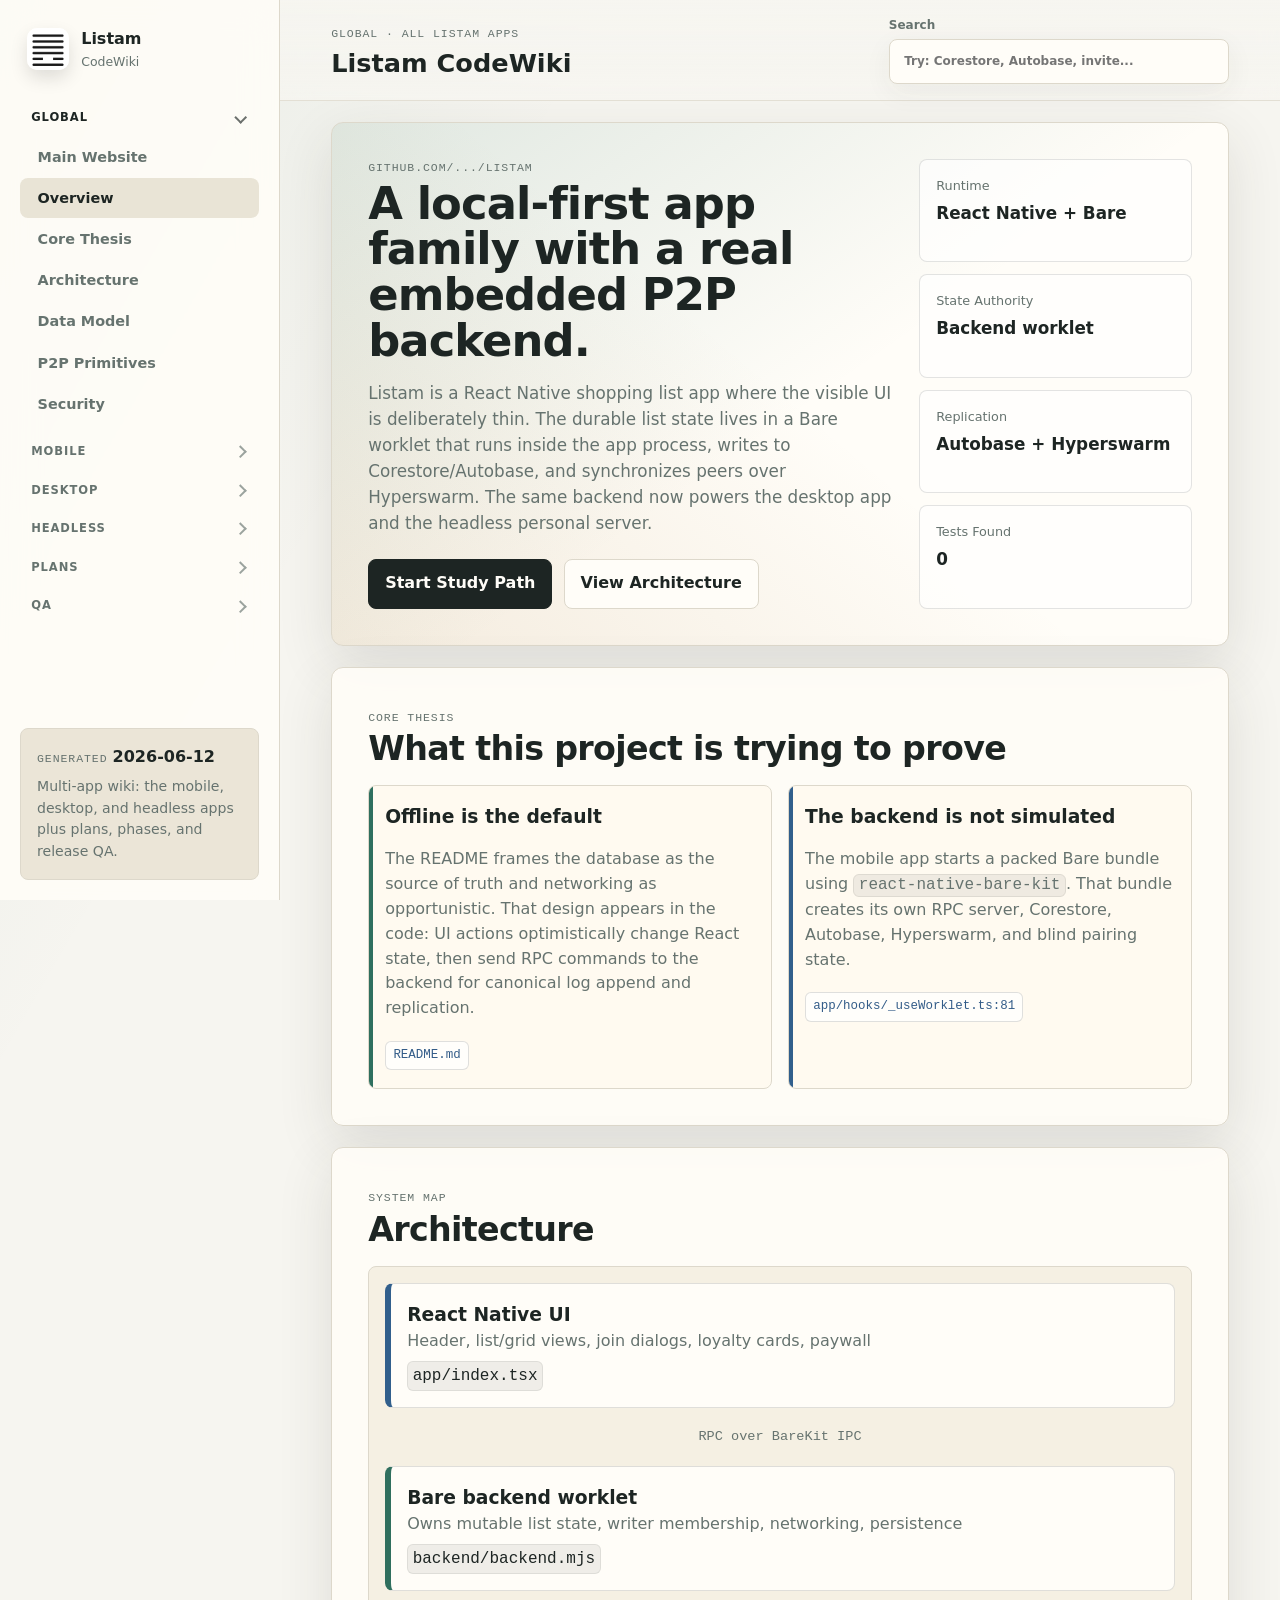
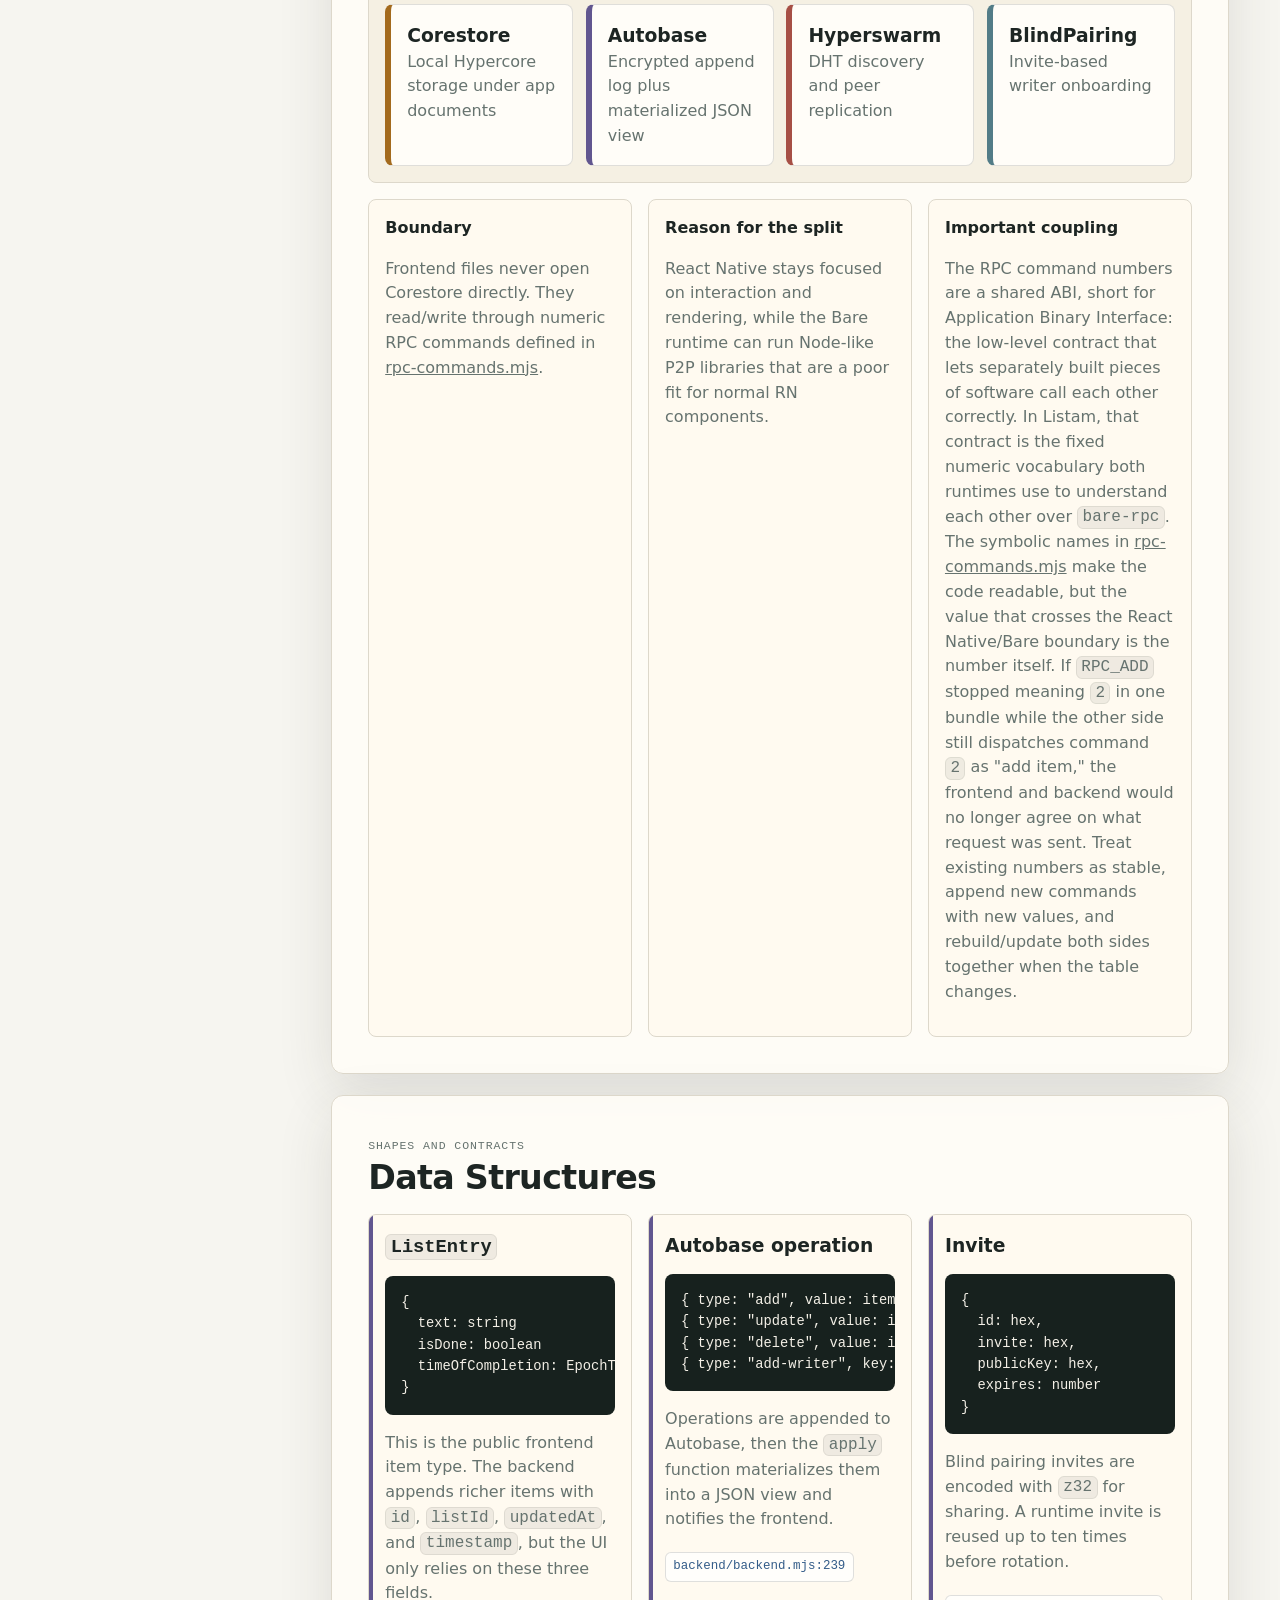
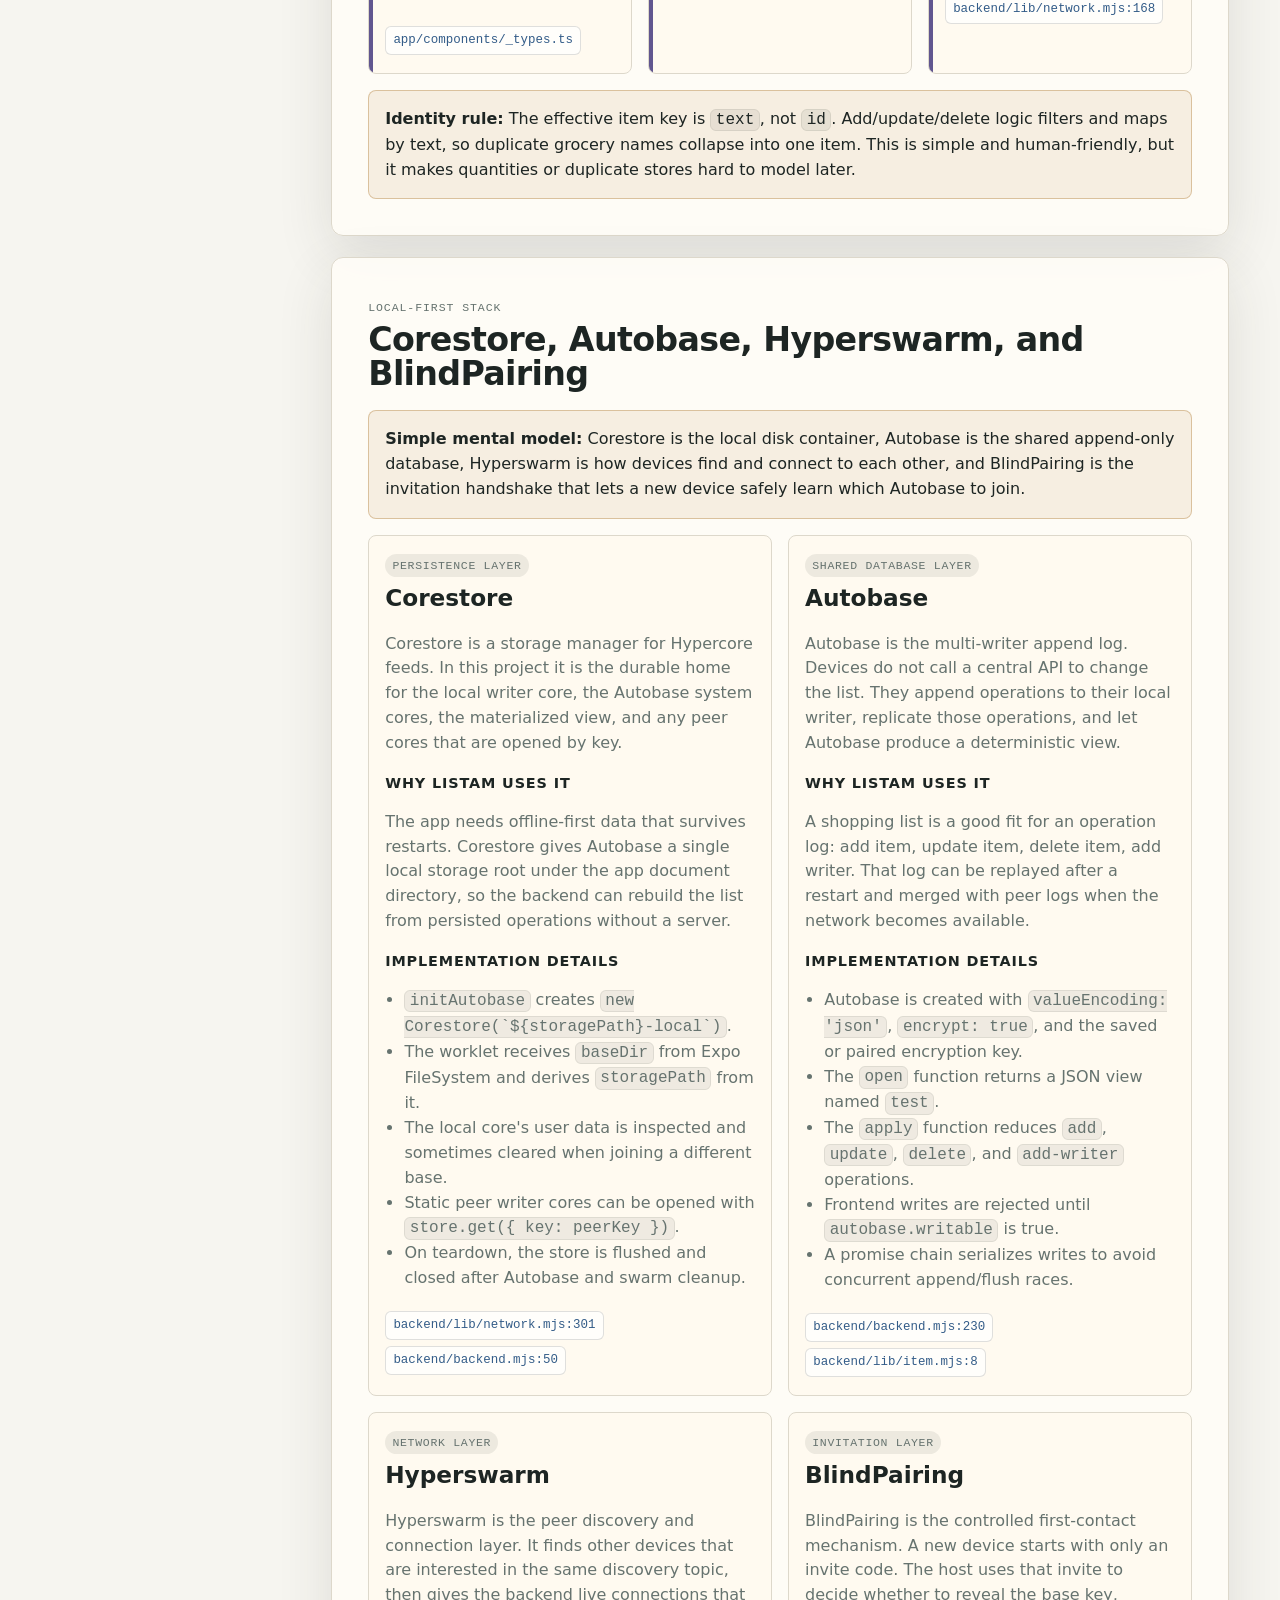
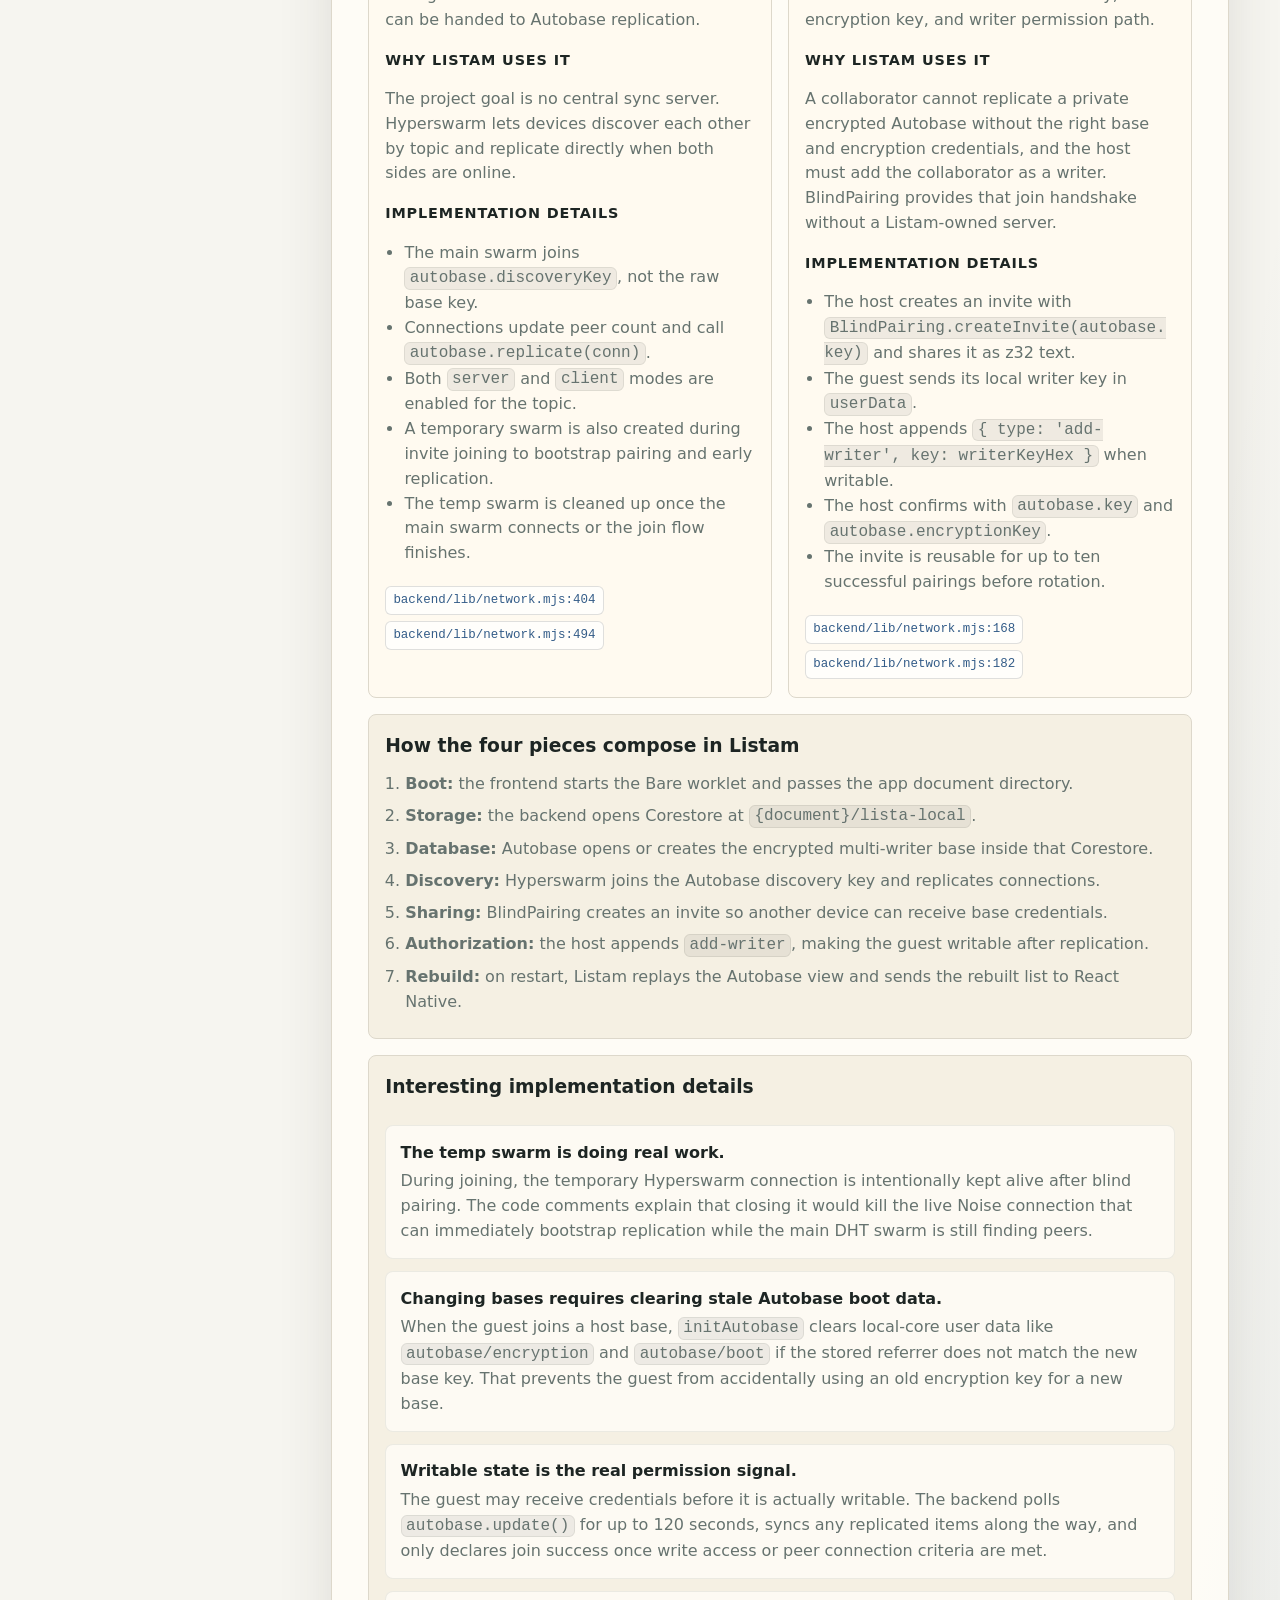
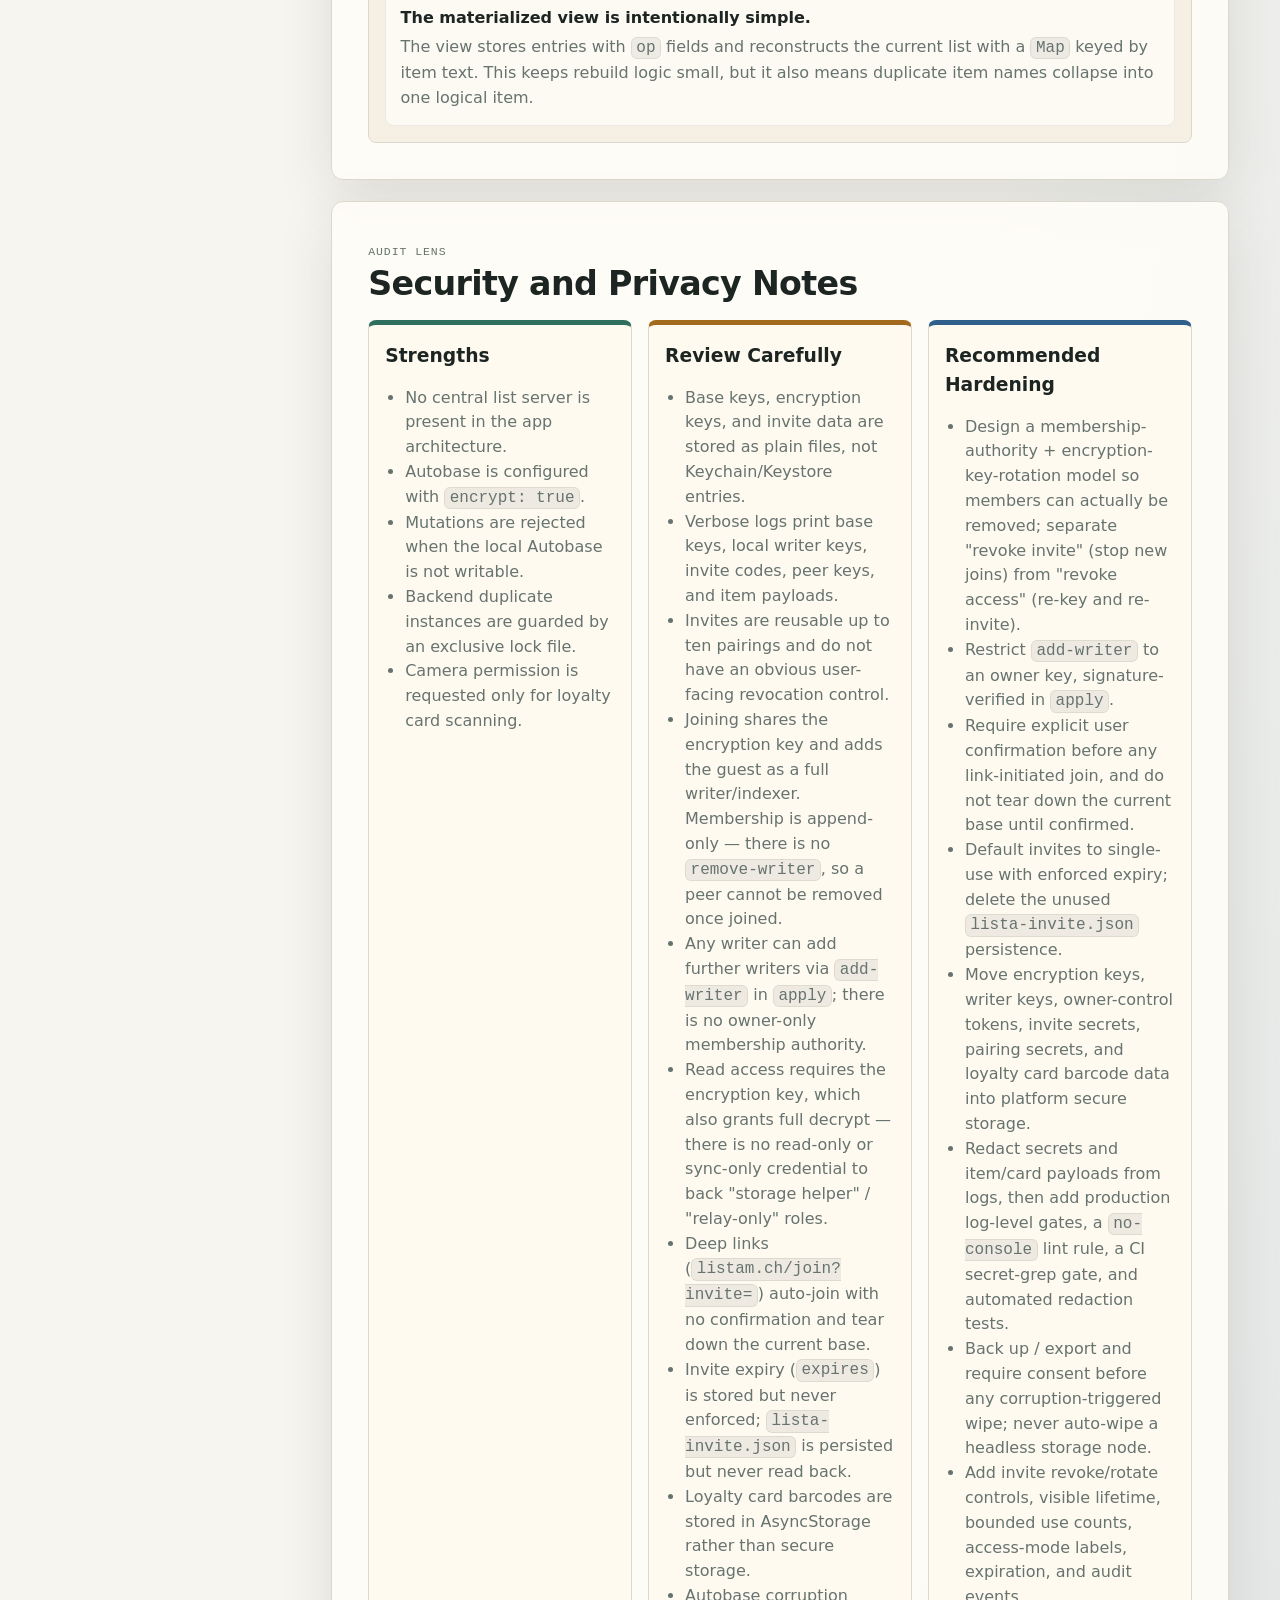
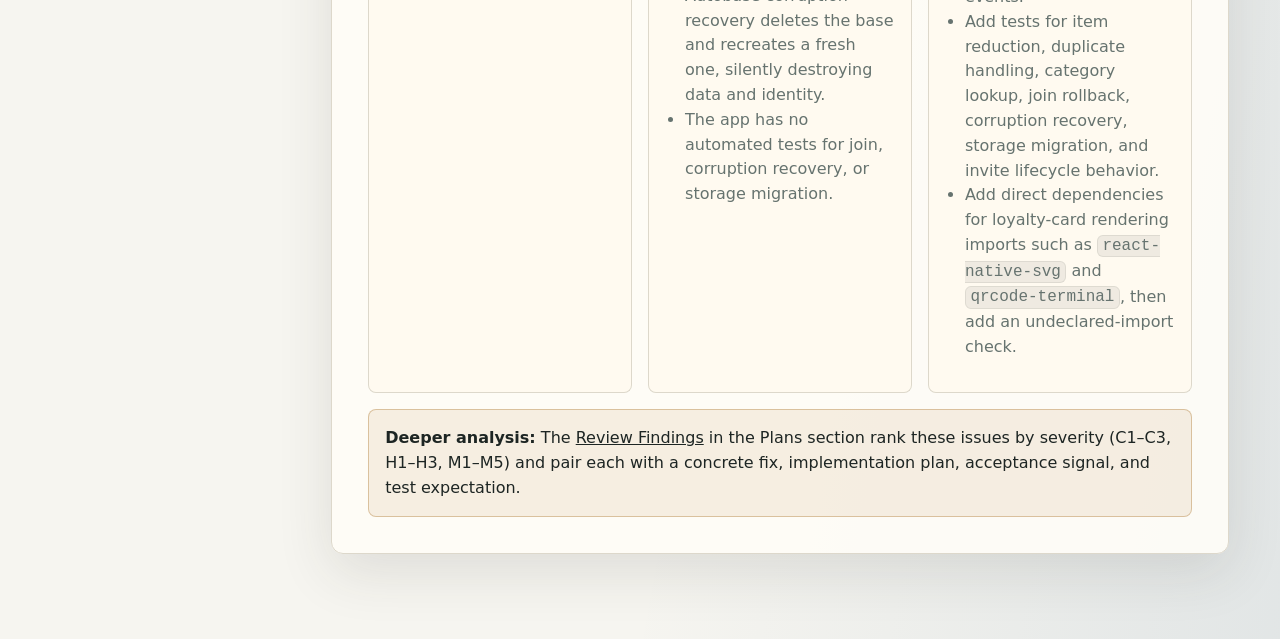
==== commit 72a24134: "wiki: redesign pages with desktop design tokens; add QA checklist page Co-Authored-By: Claude Opus 4" ====
--- a/public/wiki/index.html
+++ b/public/wiki/index.html
@@ -54,10 +54,15 @@
           <details class="nav-section">
             <summary class="nav-group">Desktop</summary>
             <div class="nav-links">
-              <a href="desktop.html#desktop" title="Planned, not implemented yet">
-                <span class="status-icon planned" aria-hidden="true"></span>
-                <span>Desktop Overview</span>
-              </a>
+              <a href="desktop.html#structure">Project Structure</a>
+              <a href="desktop.html#runtime">Runtime Flows</a>
+              <a href="desktop.html#frontend">Renderer UI</a>
+              <a href="desktop.html#backend">Worker Backend</a>
+              <a href="desktop.html#devices">Peers &amp; Devices</a>
+              <a href="desktop.html#storage">Storage</a>
+              <a href="desktop.html#installer">Installer &amp; Releases</a>
+              <a href="desktop.html#libraries">Libraries</a>
+              <a href="desktop.html#file-index">File Index</a>
               <a href="desktop.html#testing">Testing</a>
             </div>
           </details>
@@ -65,10 +70,15 @@
           <details class="nav-section">
             <summary class="nav-group">Headless</summary>
             <div class="nav-links">
-              <a href="headless.html#headless" title="Planned, not implemented yet">
-                <span class="status-icon planned" aria-hidden="true"></span>
-                <span>Headless Overview</span>
-              </a>
+              <a href="headless.html#structure">Project Structure</a>
+              <a href="headless.html#roles">Roles</a>
+              <a href="headless.html#runtime">Runtime Flows</a>
+              <a href="headless.html#ops">Control Interface</a>
+              <a href="headless.html#owner-control">Owner Control</a>
+              <a href="headless.html#storage">Storage</a>
+              <a href="headless.html#installer">Service Installer</a>
+              <a href="headless.html#libraries">Libraries</a>
+              <a href="headless.html#file-index">File Index</a>
               <a href="headless.html#testing">Testing</a>
             </div>
           </details>
@@ -77,8 +87,7 @@
             <summary class="nav-group">Plans</summary>
             <div class="nav-links">
               <details class="nav-subsection">
-                <summary class="nav-subgroup" title="Planned, not implemented yet">
-                  <span class="status-icon planned" aria-hidden="true"></span>
+                <summary class="nav-subgroup">
                   <span>Multi-App Plan</span>
                 </summary>
                 <div class="nav-sublinks">
@@ -110,12 +119,25 @@
               </details>
             </div>
           </details>
+
+          <details class="nav-section">
+            <summary class="nav-group">QA</summary>
+            <div class="nav-links">
+              <a href="qa.html#qa-overview">Release QA Overview</a>
+              <a href="qa.html#qa-smoke">Smoke Matrix</a>
+              <a href="qa.html#qa-mobile">Mobile Checklist</a>
+              <a href="qa.html#qa-desktop">Desktop Checklist</a>
+              <a href="qa.html#qa-headless">Headless Checklist</a>
+              <a href="qa.html#qa-cross-device">Cross-Device Scenarios</a>
+              <a href="qa.html#qa-release">Release Gate</a>
+            </div>
+          </details>
         </nav>
 
         <div class="sidebar-card">
           <span class="eyebrow">Generated</span>
-          <strong>2026-05-29</strong>
-          <p>Multi-app wiki: mobile plus the planned desktop and headless surfaces.</p>
+          <strong>2026-06-12</strong>
+          <p>Multi-app wiki: the mobile, desktop, and headless apps plus plans, phases, and release QA.</p>
         </div>
       </aside>
 
@@ -138,8 +160,8 @@
             <p>
               Listam is a React Native shopping list app where the visible UI is deliberately thin.
               The durable list state lives in a Bare worklet that runs inside the app process, writes
-              to Corestore/Autobase, and synchronizes peers over Hyperswarm. The same backend is
-              planned to power desktop and headless surfaces.
+              to Corestore/Autobase, and synchronizes peers over Hyperswarm. The same backend now
+              powers the desktop app and the headless personal server.
             </p>
             <div class="hero-actions">
               <a href="mobile.html#study" class="button primary">Start Study Path</a>
--- a/public/wiki/styles.css
+++ b/public/wiki/styles.css
@@ -282,22 +282,6 @@
   color: var(--ink);
 }
 
-.status-icon {
-  flex: 0 0 auto;
-  width: 0.68rem;
-  height: 0.68rem;
-  border-radius: 999px;
-  border: 2px solid var(--amber);
-  background: rgba(163, 106, 29, 0.14);
-  box-shadow: inset 0 0 0 3px var(--paper);
-}
-
-.status-icon.large {
-  width: 1rem;
-  height: 1rem;
-  margin-top: 0.25rem;
-}
-
 .sidebar-card {
   margin-top: auto;
   padding: 1rem;
@@ -438,10 +422,10 @@
 .status-pill {
   align-self: center;
   padding: 0.28rem 0.52rem;
-  border: 1px solid rgba(163, 106, 29, 0.35);
+  border: 1px solid rgba(47, 111, 94, 0.35);
   border-radius: 999px;
-  background: rgba(163, 106, 29, 0.12);
-  color: #7d5118;
+  background: rgba(47, 111, 94, 0.12);
+  color: #245548;
   font-size: 0.78rem;
   font-weight: 800;
   line-height: 1.2;
@@ -1098,3 +1082,152 @@
     white-space: nowrap;
   }
 }
+
+.qa-heading {
+  display: flex;
+  flex-wrap: wrap;
+  align-items: flex-end;
+  justify-content: space-between;
+  gap: 1rem;
+}
+
+.qa-heading > div {
+  min-width: 0;
+}
+
+.qa-progress {
+  flex: 0 0 auto;
+  margin-bottom: 0.35rem;
+  padding: 0.3rem 0.6rem;
+  border: 1px solid var(--line);
+  border-radius: 999px;
+  background: #ebe5d7;
+  color: var(--muted);
+  font-family: var(--mono);
+  font-size: 0.8rem;
+  font-weight: 700;
+}
+
+.qa-progress.complete {
+  border-color: rgba(47, 111, 94, 0.45);
+  background: rgba(47, 111, 94, 0.12);
+  color: var(--green);
+}
+
+.qa-group {
+  margin-top: 1.4rem;
+}
+
+.qa-group h3 {
+  margin: 0 0 0.6rem;
+  font-size: 1.02rem;
+}
+
+.qa-group-note {
+  margin: -0.2rem 0 0.6rem;
+  color: var(--muted);
+  font-size: 0.9rem;
+}
+
+.qa-list {
+  list-style: none;
+  display: grid;
+  gap: 0.35rem;
+  margin: 0;
+  padding: 0;
+}
+
+.qa-list li {
+  margin: 0;
+  min-width: 0;
+}
+
+.qa-list label {
+  display: flex;
+  align-items: flex-start;
+  gap: 0.6rem;
+  padding: 0.55rem 0.7rem;
+  border: 1px solid rgba(29, 37, 35, 0.1);
+  border-radius: var(--radius);
+  background: rgba(255, 253, 248, 0.78);
+  color: var(--ink);
+  font-size: 0.93rem;
+  line-height: 1.45;
+  cursor: pointer;
+}
+
+.qa-list label:hover {
+  border-color: rgba(47, 111, 94, 0.5);
+}
+
+.qa-list input[type="checkbox"] {
+  flex: 0 0 auto;
+  width: 1rem;
+  height: 1rem;
+  margin: 0.18rem 0 0;
+  accent-color: var(--green);
+  cursor: pointer;
+}
+
+.qa-list span {
+  min-width: 0;
+  overflow-wrap: anywhere;
+}
+
+.qa-list input[type="checkbox"]:checked + span {
+  color: var(--muted);
+  text-decoration: line-through;
+  text-decoration-color: rgba(47, 111, 94, 0.45);
+}
+
+.qa-tag {
+  display: inline-flex;
+  align-items: center;
+  margin-right: 0.35rem;
+  padding: 0.06rem 0.42rem;
+  border-radius: 999px;
+  font-family: var(--mono);
+  font-size: 0.7rem;
+  font-weight: 800;
+  letter-spacing: 0.05em;
+  text-transform: uppercase;
+  text-decoration: none !important;
+  border: 1px solid rgba(49, 95, 140, 0.4);
+  background: rgba(49, 95, 140, 0.1);
+  color: var(--blue);
+}
+
+.qa-tag.mobile {
+  border-color: rgba(49, 95, 140, 0.4);
+  background: rgba(49, 95, 140, 0.1);
+  color: var(--blue);
+}
+
+.qa-tag.desktop {
+  border-color: rgba(47, 111, 94, 0.4);
+  background: rgba(47, 111, 94, 0.1);
+  color: var(--green);
+}
+
+.qa-tag.headless {
+  border-color: rgba(163, 106, 29, 0.4);
+  background: rgba(163, 106, 29, 0.12);
+  color: var(--amber);
+}
+
+@media print {
+  .sidebar,
+  .topbar,
+  #qa-reset {
+    display: none !important;
+  }
+
+  .shell {
+    grid-template-columns: 1fr;
+  }
+
+  .page {
+    box-shadow: none;
+    break-inside: avoid-page;
+  }
+}
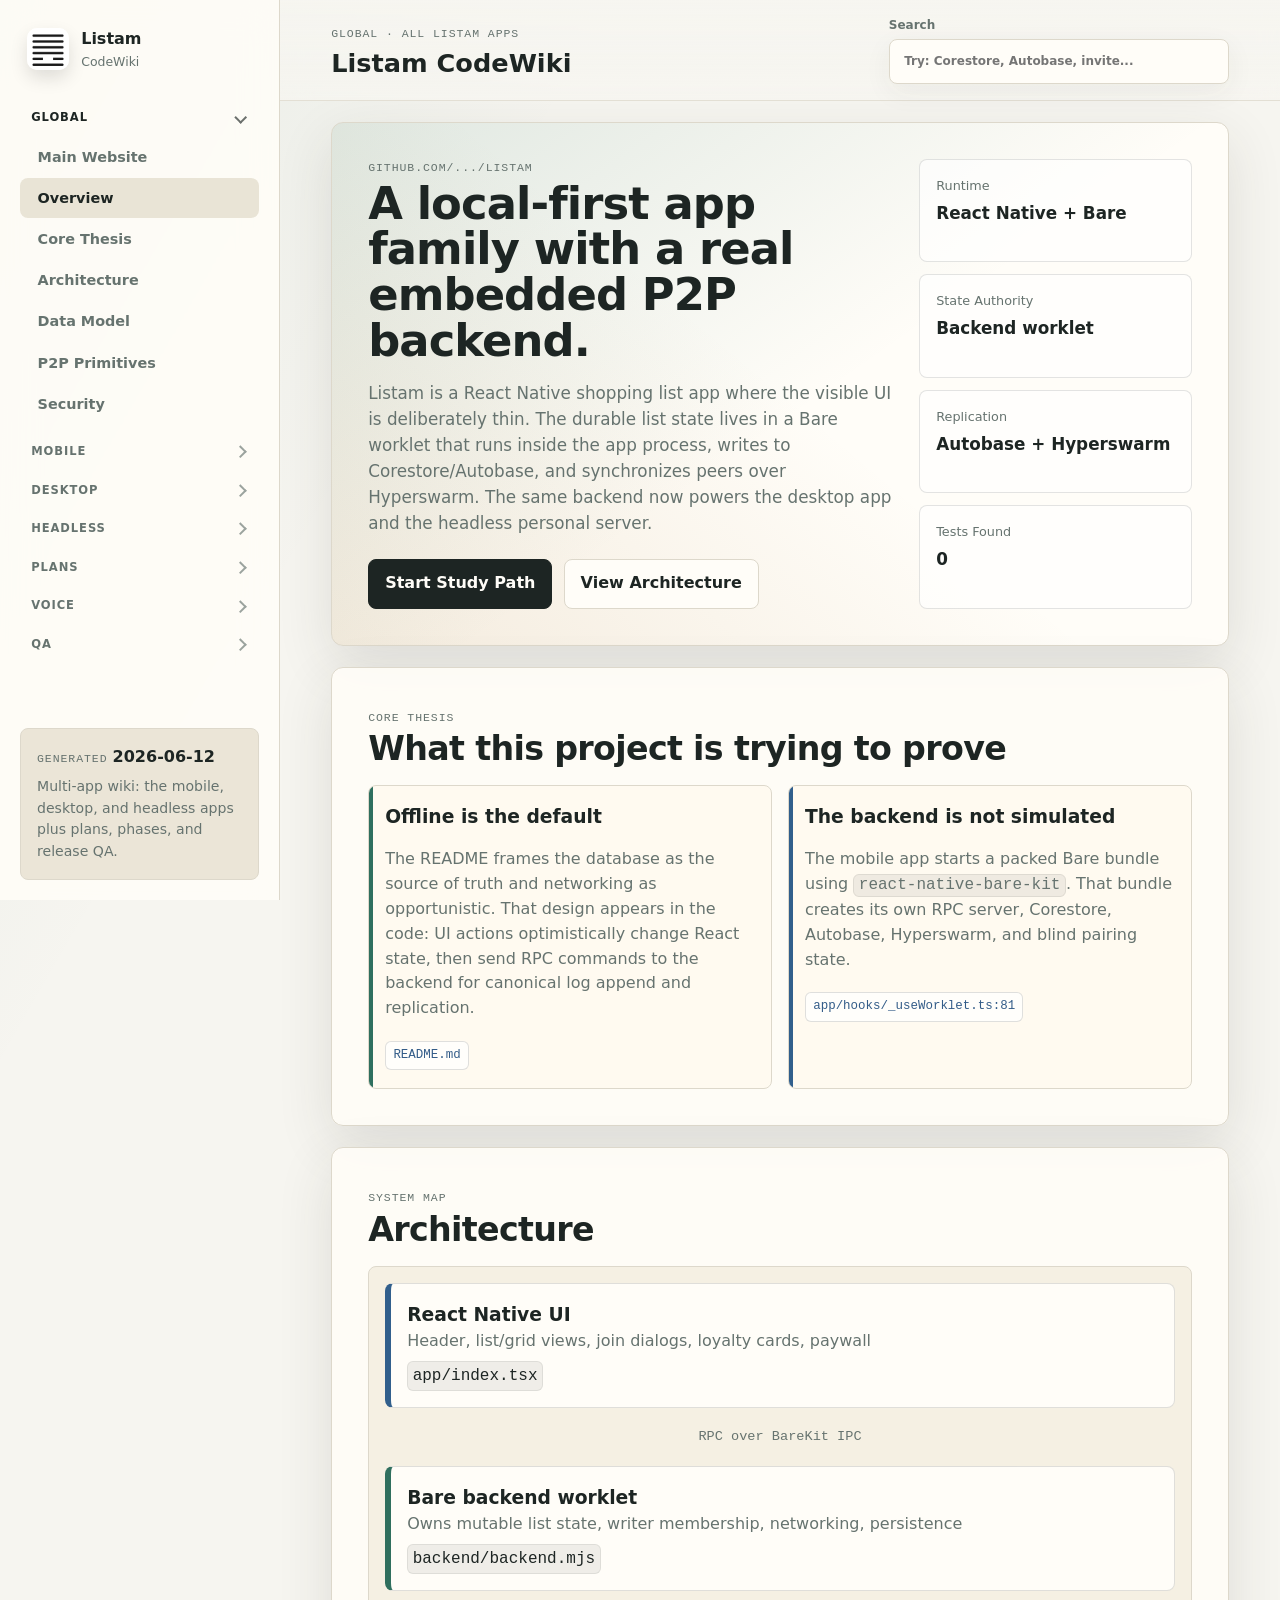
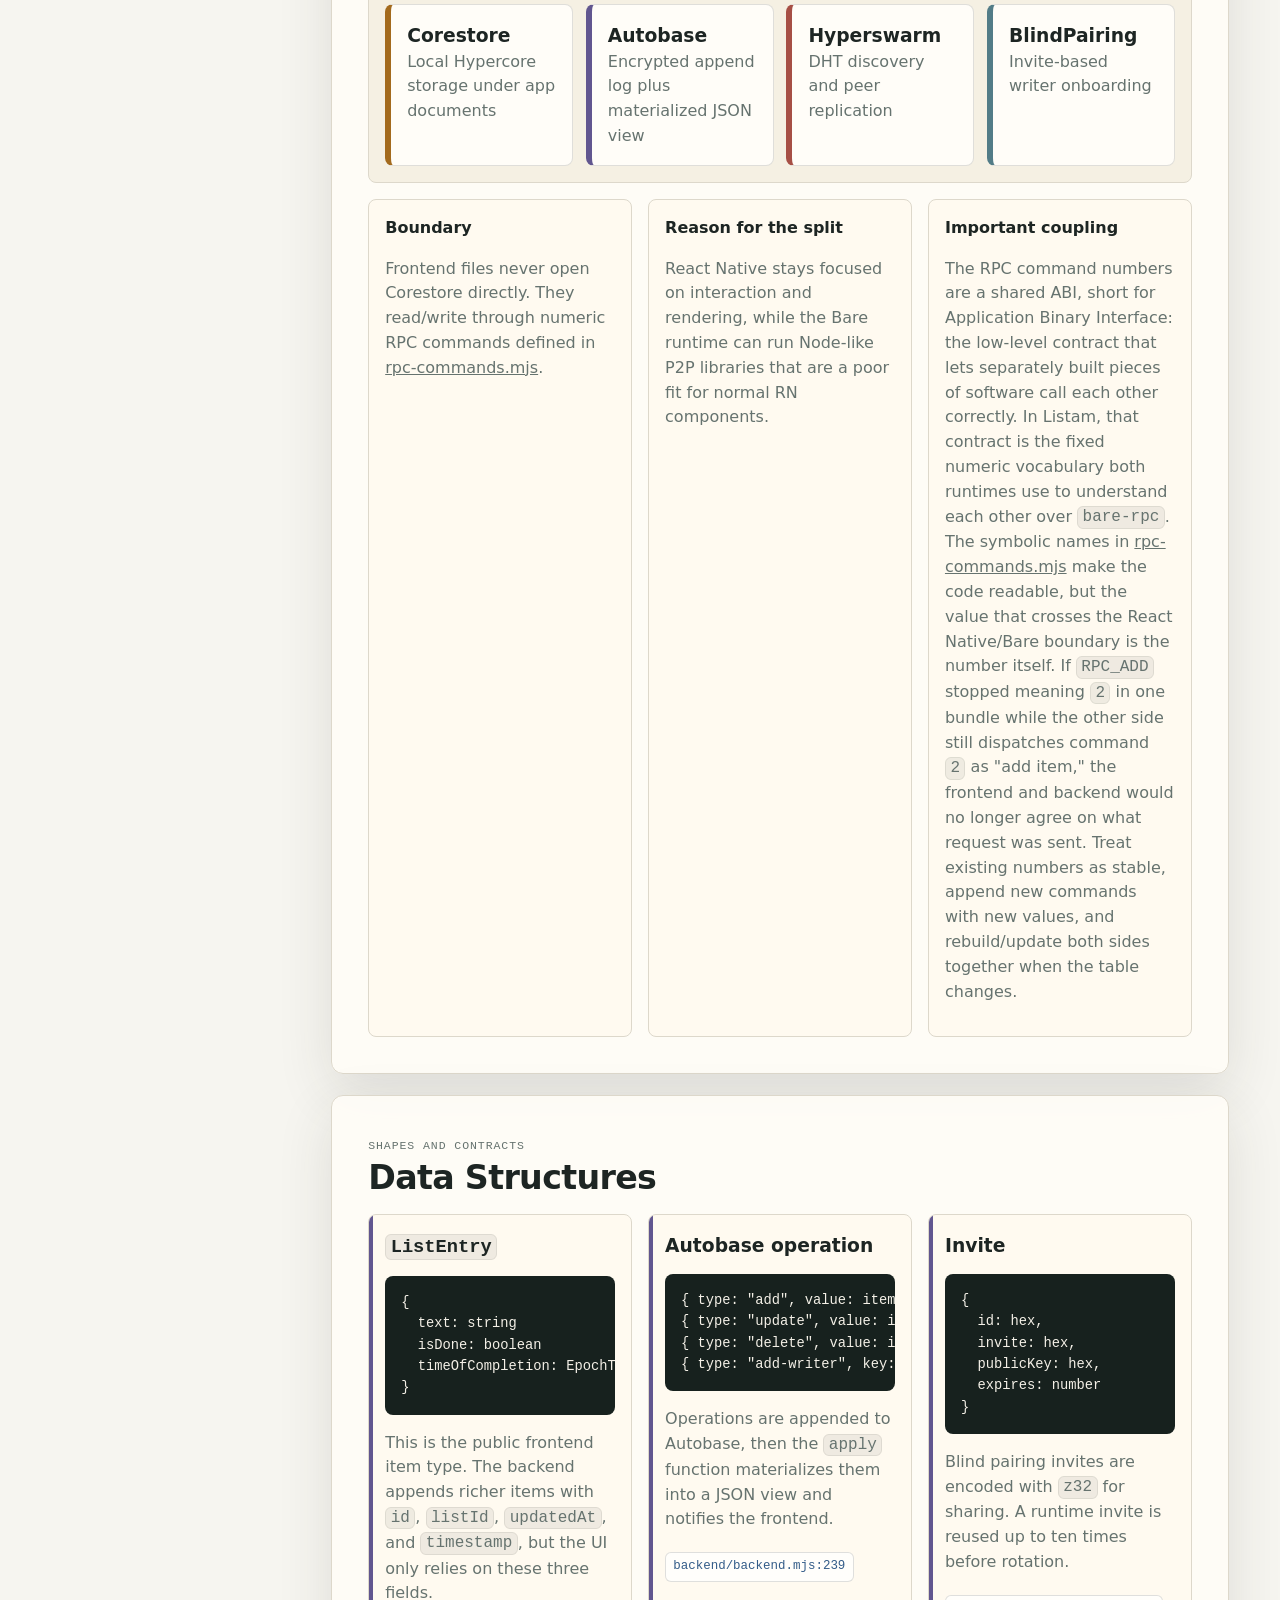
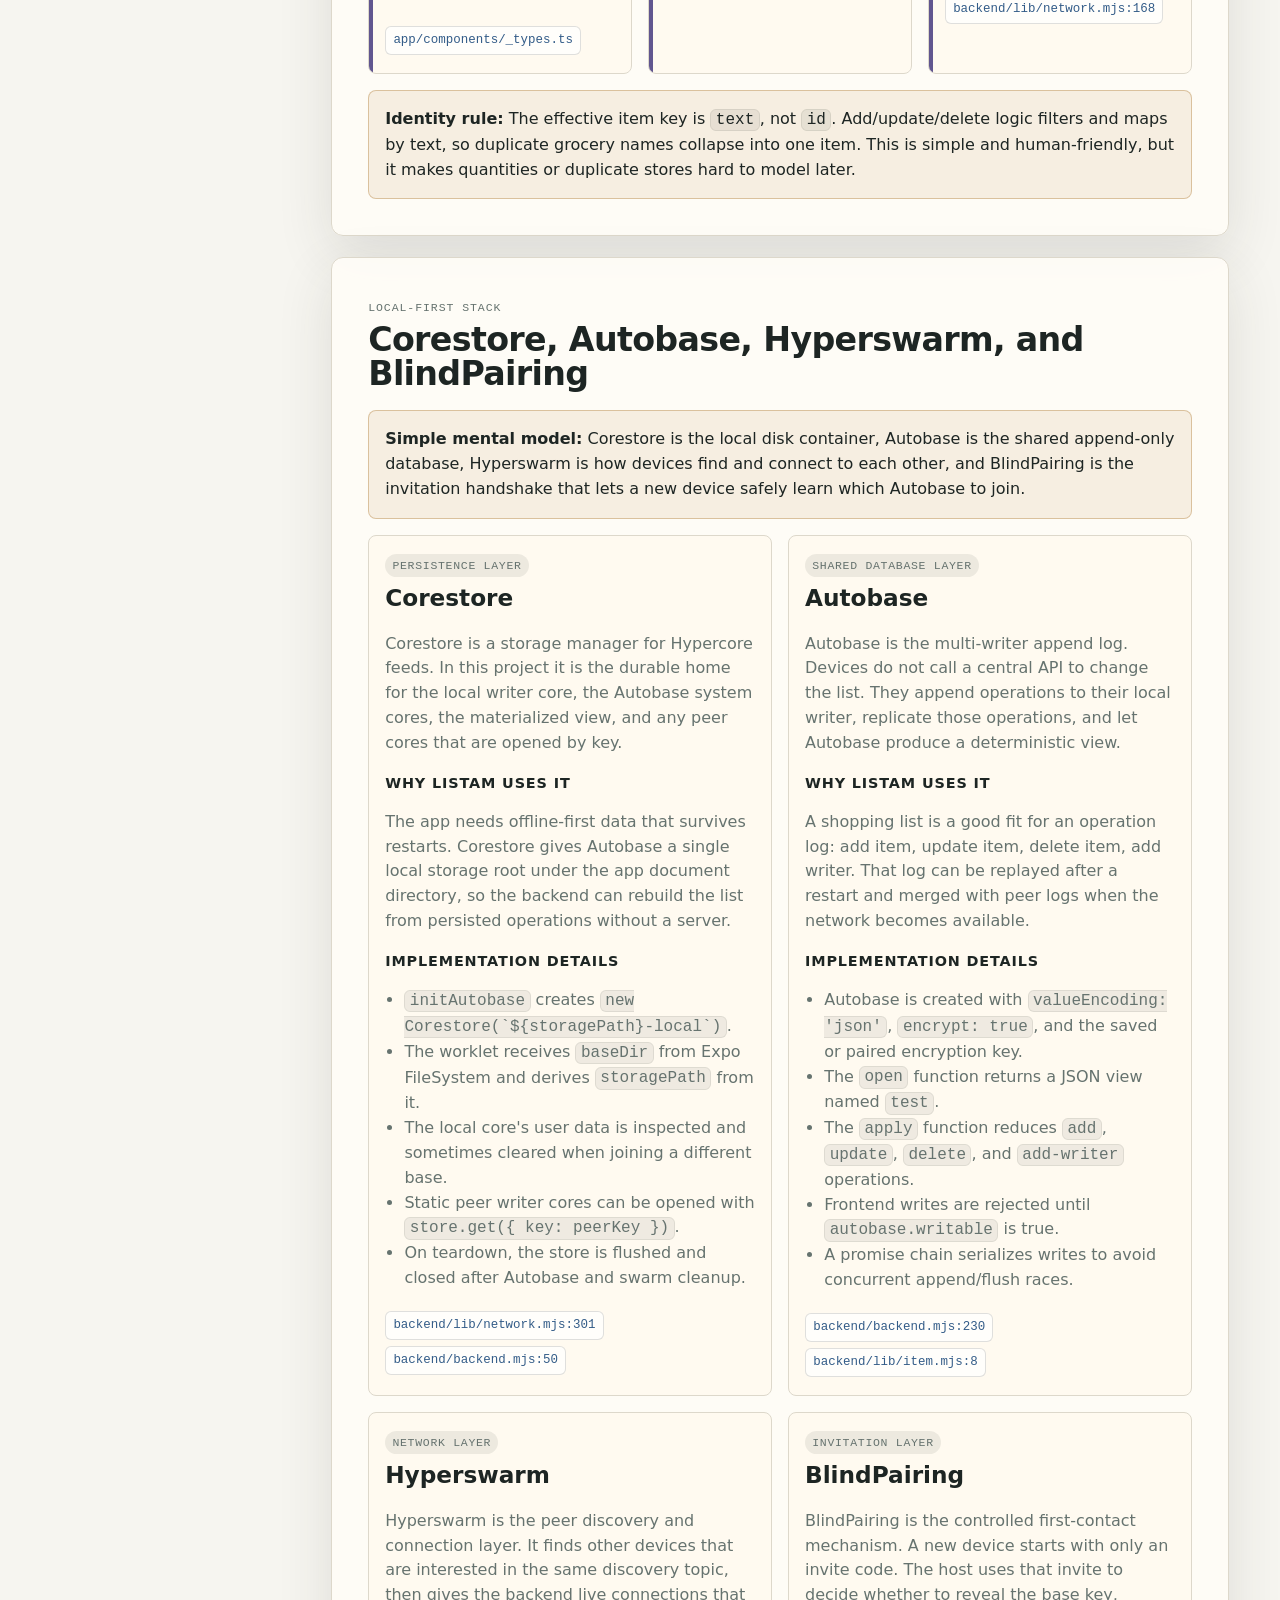
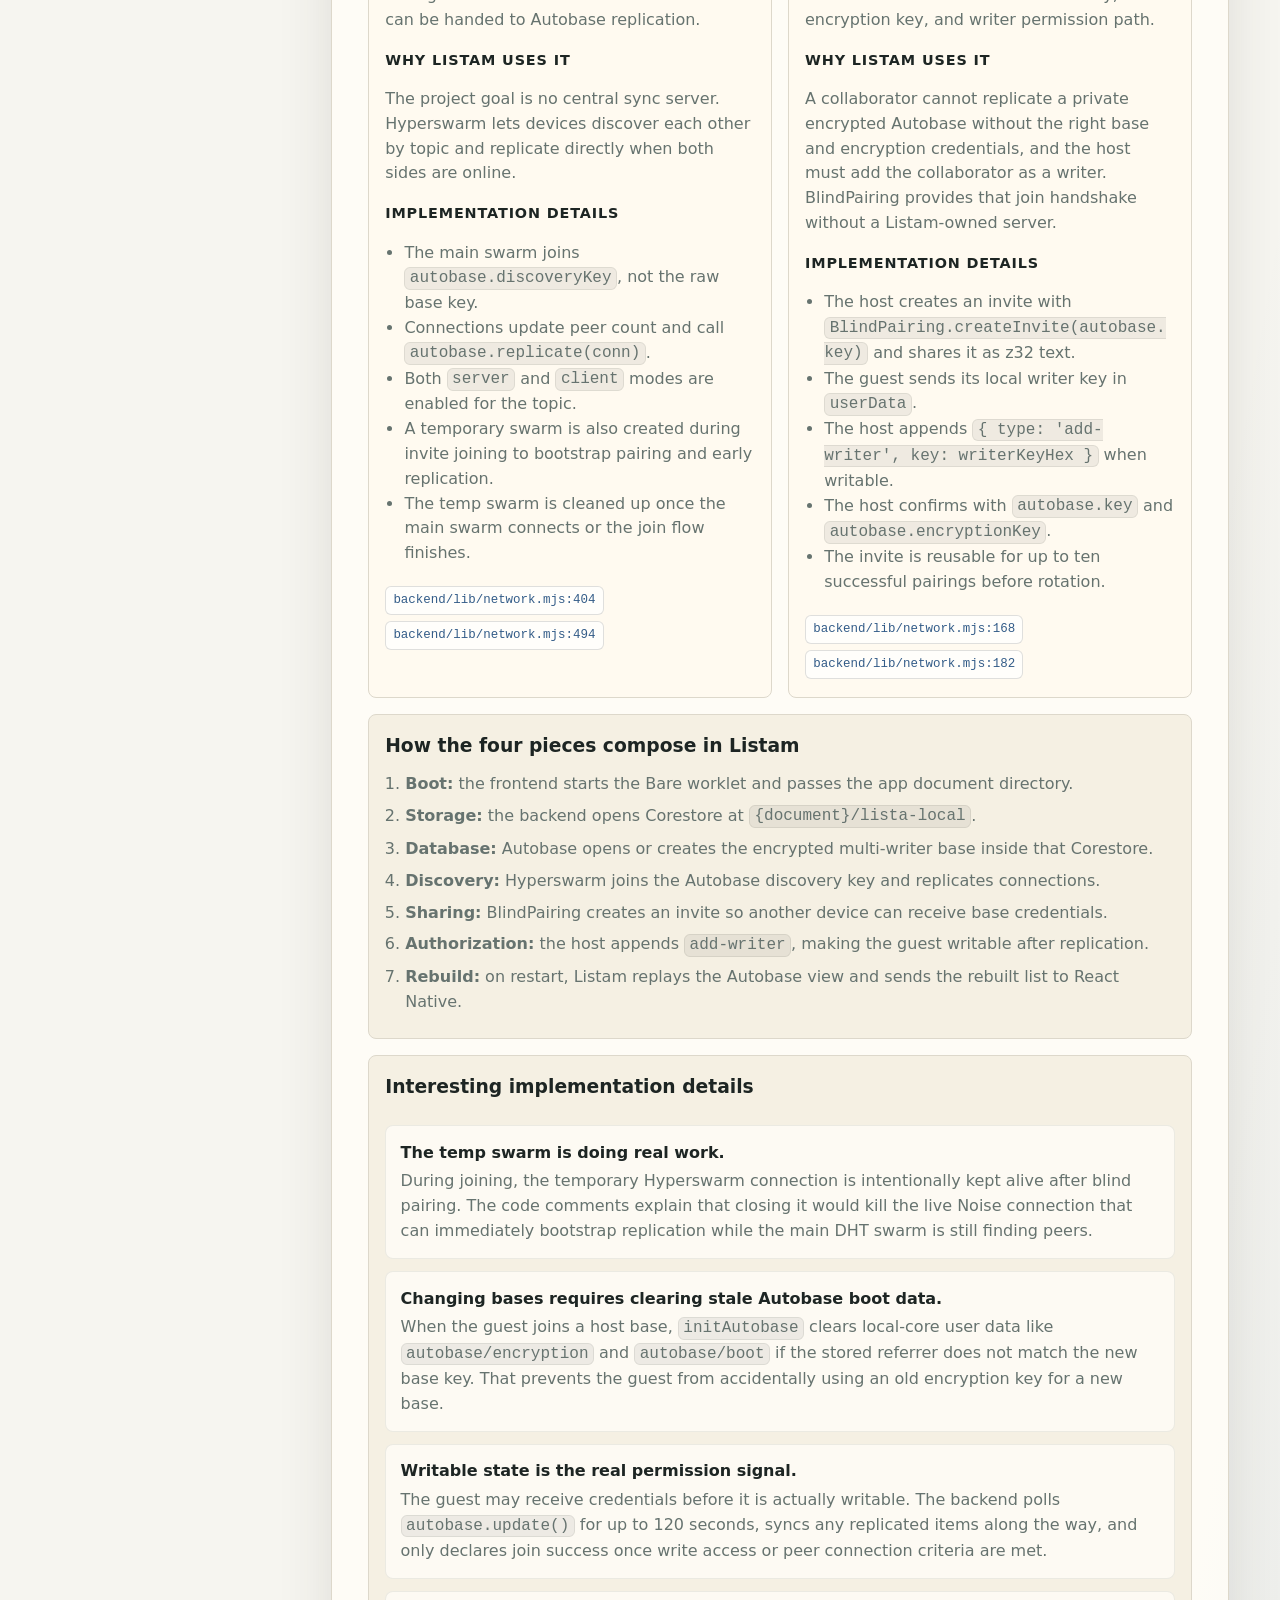
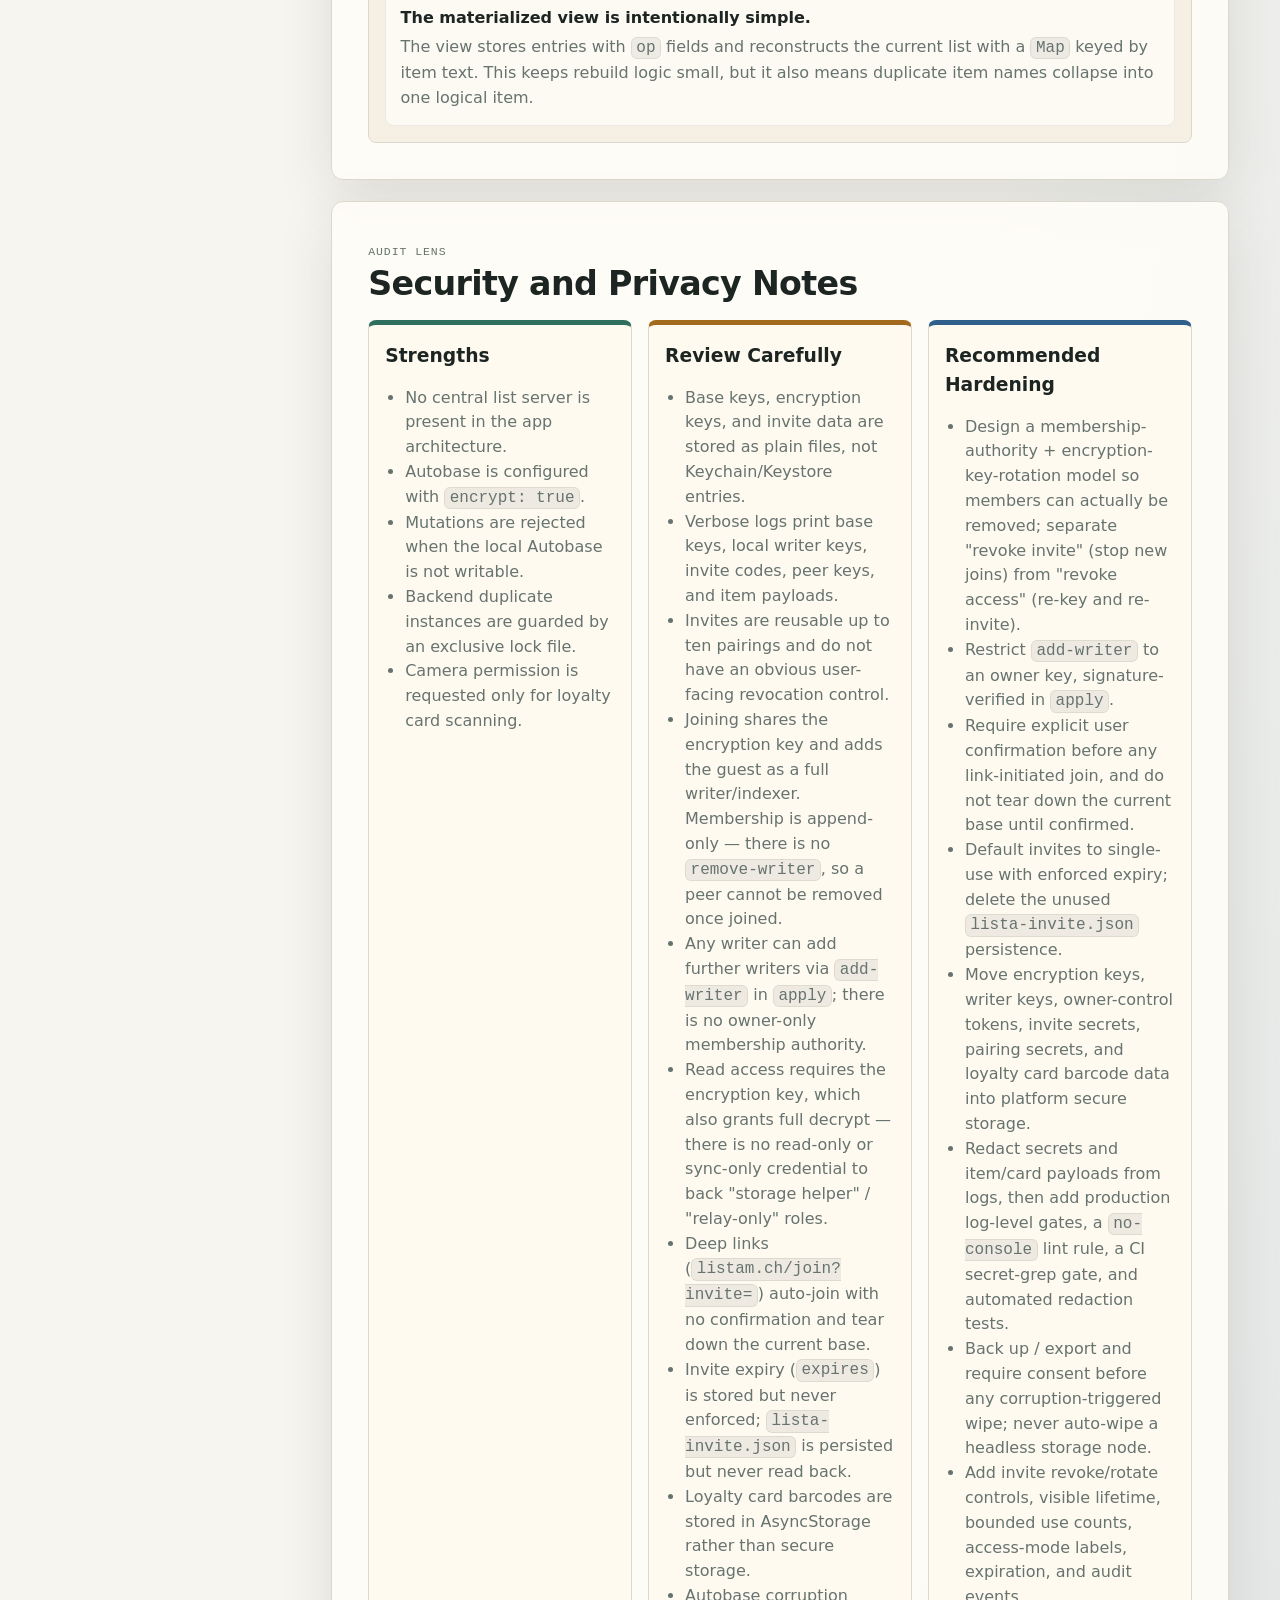
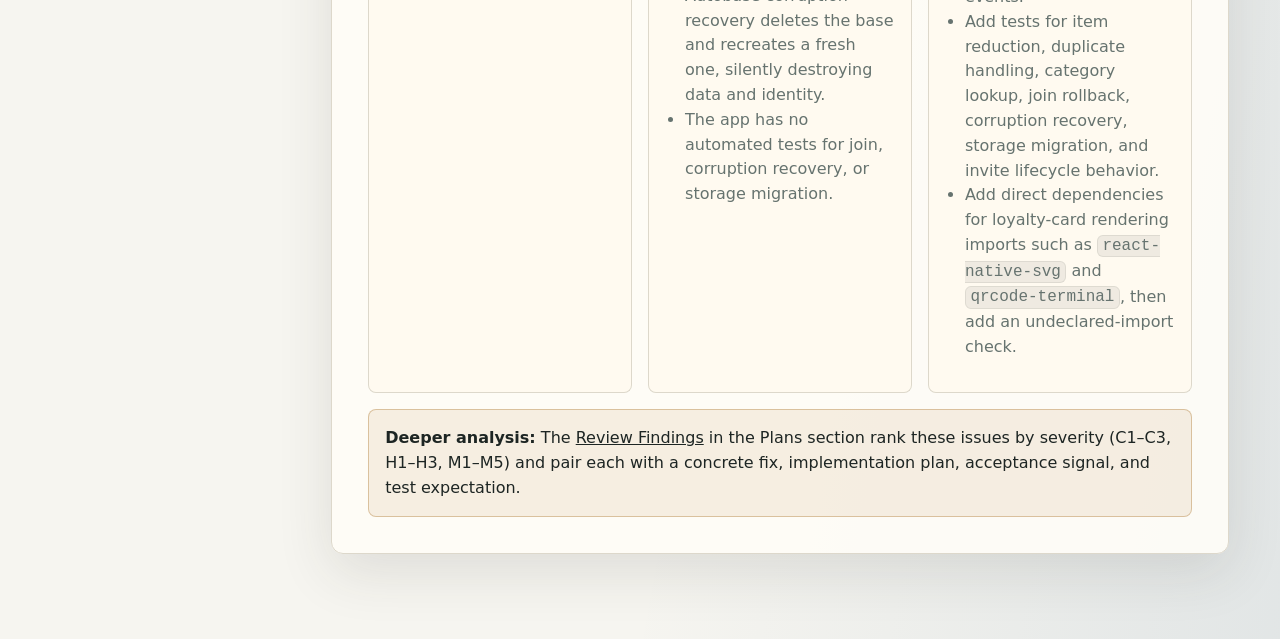
==== commit 47d2372b: "Add Voice assistant wiki page + sidebar nav New public/wiki/voice.html documenting the voice assista" ====
--- a/public/wiki/index.html
+++ b/public/wiki/index.html
@@ -117,6 +117,84 @@
                   <a href="plans.html#assumptions">Assumptions</a>
                 </div>
               </details>
+              <details class="nav-subsection">
+                <summary class="nav-subgroup">
+                  <span>Dark Theme</span>
+                </summary>
+                <div class="nav-sublinks">
+                  <a href="plans.html#dark-theme-plan">Overview</a>
+                  <a href="plans.html#dark-theme-tokens">Token Model</a>
+                  <a href="plans.html#dark-theme-palette">Palette</a>
+                  <a href="plans.html#dark-theme-rules">Hard Rules</a>
+                  <a href="plans.html#dark-theme-switching">Theme Switching</a>
+                  <a href="plans.html#dark-theme-rollout">Rollout</a>
+                </div>
+              </details>
+              <details class="nav-subsection">
+                <summary class="nav-subgroup">
+                  <span>Leaf Peer (ESP32)</span>
+                </summary>
+                <div class="nav-sublinks">
+                  <a href="plans.html#leaf-peer-plan">Overview</a>
+                  <a href="plans.html#leaf-architecture">Architecture</a>
+                  <a href="plans.html#leaf-builds">Builds &amp; Flash</a>
+                  <a href="plans.html#leaf-provisioning">Provisioning &amp; Roaming</a>
+                  <a href="plans.html#leaf-persistence">Flash Persistence</a>
+                  <a href="plans.html#leaf-vendored">Vendored Crates</a>
+                  <a href="plans.html#leaf-peripherals">Peripherals</a>
+                  <a href="plans.html#leaf-voice">Voice Plan</a>
+                  <a href="plans.html#leaf-roadmap">Next Steps</a>
+                </div>
+              </details>
+              <details class="nav-subsection">
+                <summary class="nav-subgroup">
+                  <span>Kanban Boards</span>
+                </summary>
+                <div class="nav-sublinks">
+                  <a href="plans.html#kanban-plan">Overview</a>
+                  <a href="plans.html#kanban-product-rules">Product Rules</a>
+                  <a href="plans.html#kanban-architecture">Architecture</a>
+                  <a href="plans.html#kanban-data-model">Ticket Data Model</a>
+                  <a href="plans.html#kanban-board-config">Board Config</a>
+                  <a href="plans.html#kanban-domain-logic">Domain Logic</a>
+                  <a href="plans.html#kanban-backend">Backend Changes</a>
+                  <a href="plans.html#kanban-desktop-ui">Desktop UI</a>
+                  <a href="plans.html#kanban-additions">Other Additions</a>
+                  <a href="plans.html#kanban-testing">Testing &amp; Verification</a>
+                  <a href="plans.html#kanban-build-order">Build Order</a>
+                </div>
+              </details>
+              <details class="nav-subsection">
+                <summary class="nav-subgroup">
+                  <span>Mobile Kanban</span>
+                </summary>
+                <div class="nav-sublinks">
+                  <a href="plans.html#mobile-kanban-plan">Overview</a>
+                  <a href="plans.html#mobile-kanban-decisions">Key Decisions</a>
+                  <a href="plans.html#mobile-kanban-registry">List Registry</a>
+                  <a href="plans.html#mobile-kanban-state">Mobile State</a>
+                  <a href="plans.html#mobile-kanban-nav">Navigation &amp; Gestures</a>
+                  <a href="plans.html#mobile-kanban-screens">Kanban Screens</a>
+                  <a href="plans.html#mobile-kanban-i18n">i18n &amp; Theme</a>
+                  <a href="plans.html#mobile-kanban-testing">Testing &amp; Verification</a>
+                  <a href="plans.html#mobile-kanban-risks">Risks &amp; Edge Cases</a>
+                  <a href="plans.html#mobile-kanban-build-order">Build Order</a>
+                </div>
+              </details>
+            </div>
+          </details>
+
+          <details class="nav-section">
+            <summary class="nav-group">Voice</summary>
+            <div class="nav-links">
+              <a href="voice.html#overview">Overview</a>
+              <a href="voice.html#architecture">Architecture</a>
+              <a href="voice.html#wake-words">Wake Words</a>
+              <a href="voice.html#commands">Commands</a>
+              <a href="voice.html#notetaker">Notetaker</a>
+              <a href="voice.html#stt">Speech-to-Text</a>
+              <a href="voice.html#led">LED Feedback</a>
+              <a href="voice.html#status">Status</a>
             </div>
           </details>
 
--- a/public/wiki/styles.css
+++ b/public/wiki/styles.css
@@ -821,7 +821,10 @@
 
 #multi-app-plan > .grid,
 #multi-app-plan > .info-table,
-#multi-app-plan > .source {
+#multi-app-plan > .source,
+#leaf-peer-plan > .source,
+#leaf-peer-plan > .risk-board,
+#leaf-peer-plan > pre {
   margin-top: 1rem;
 }
 
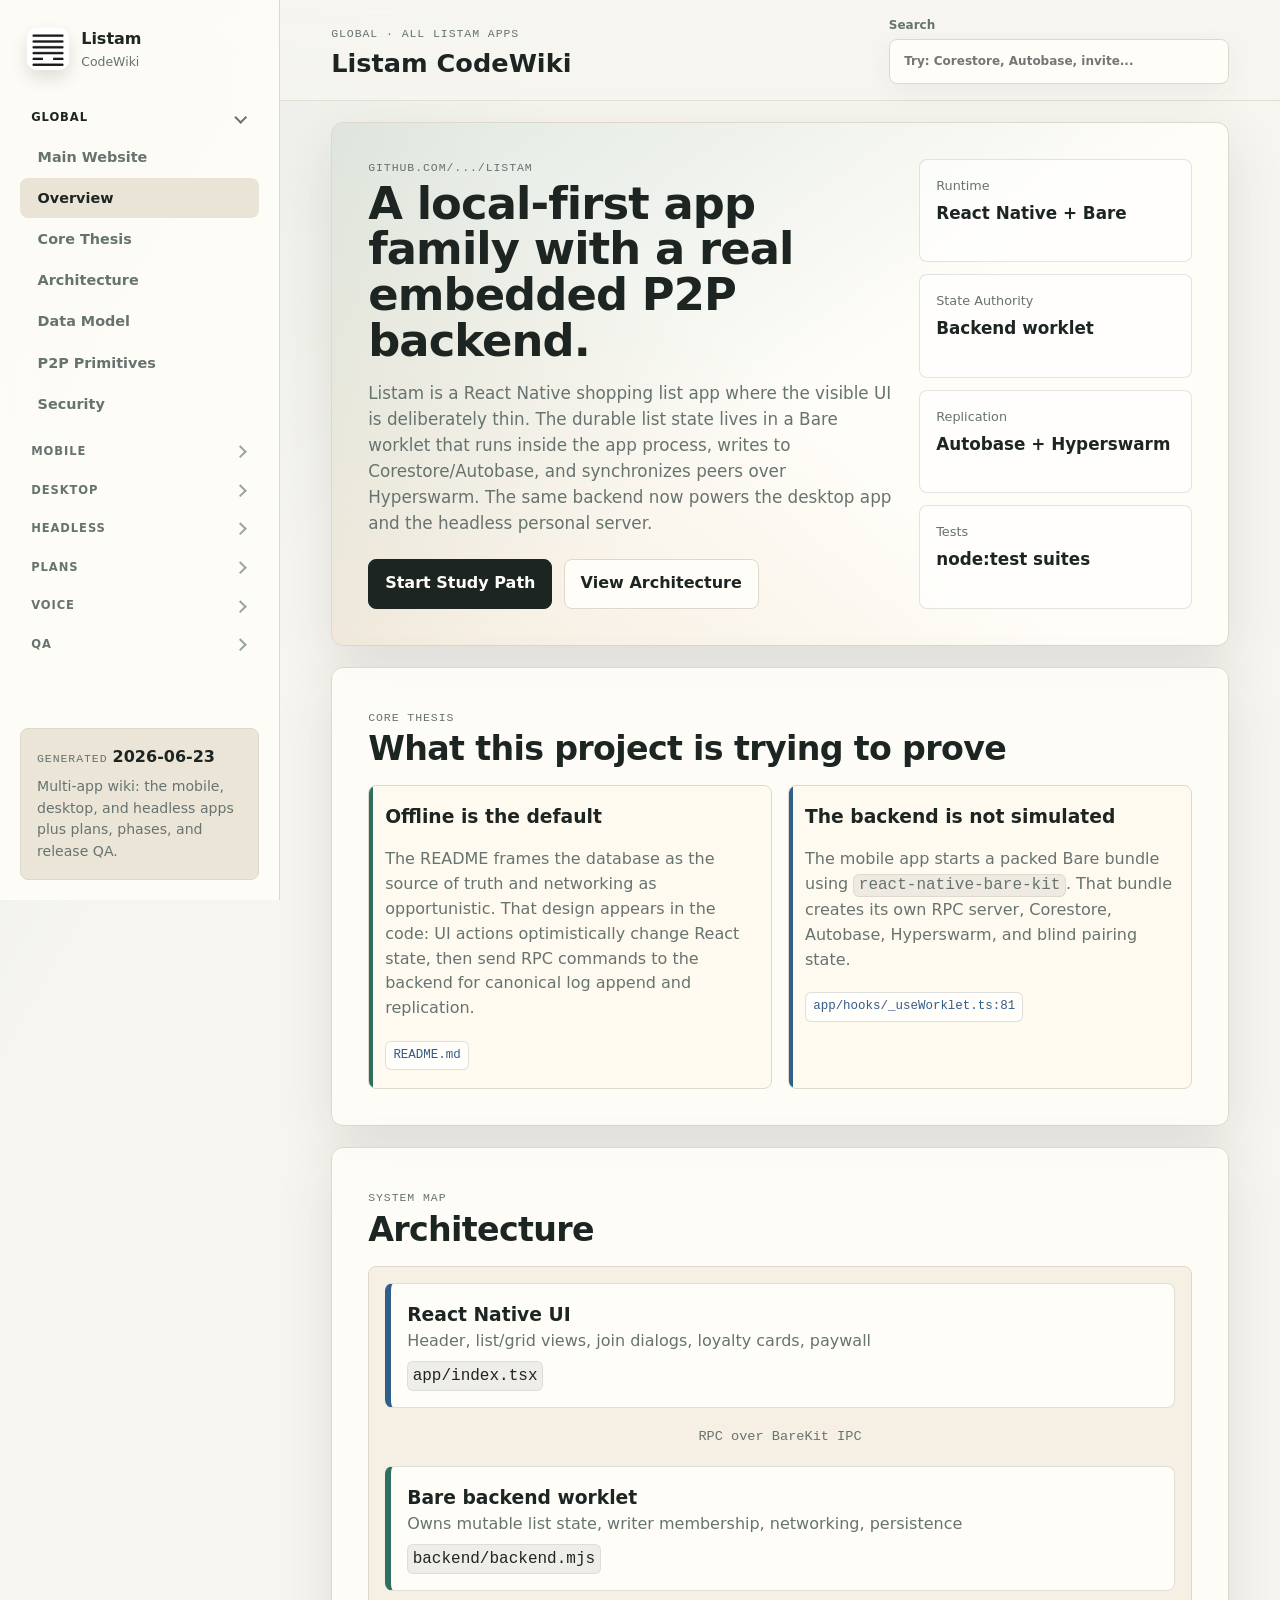
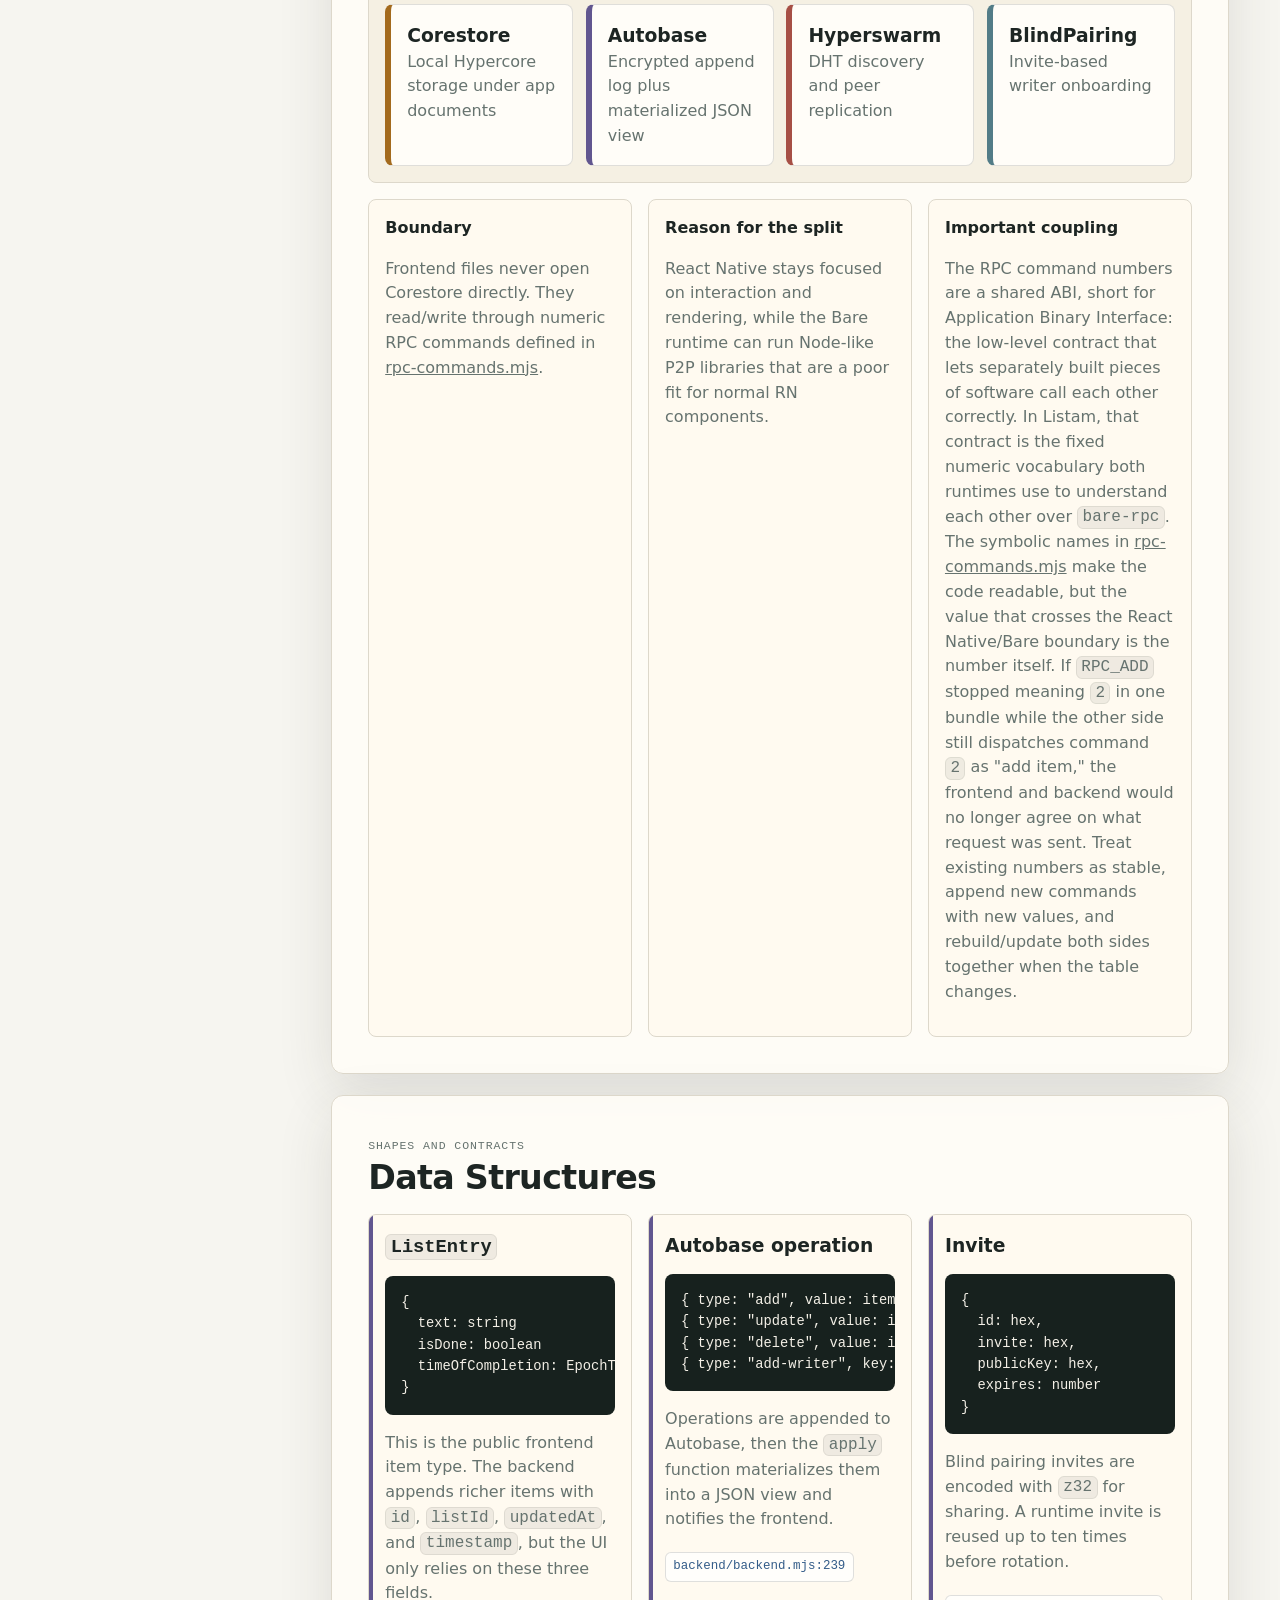
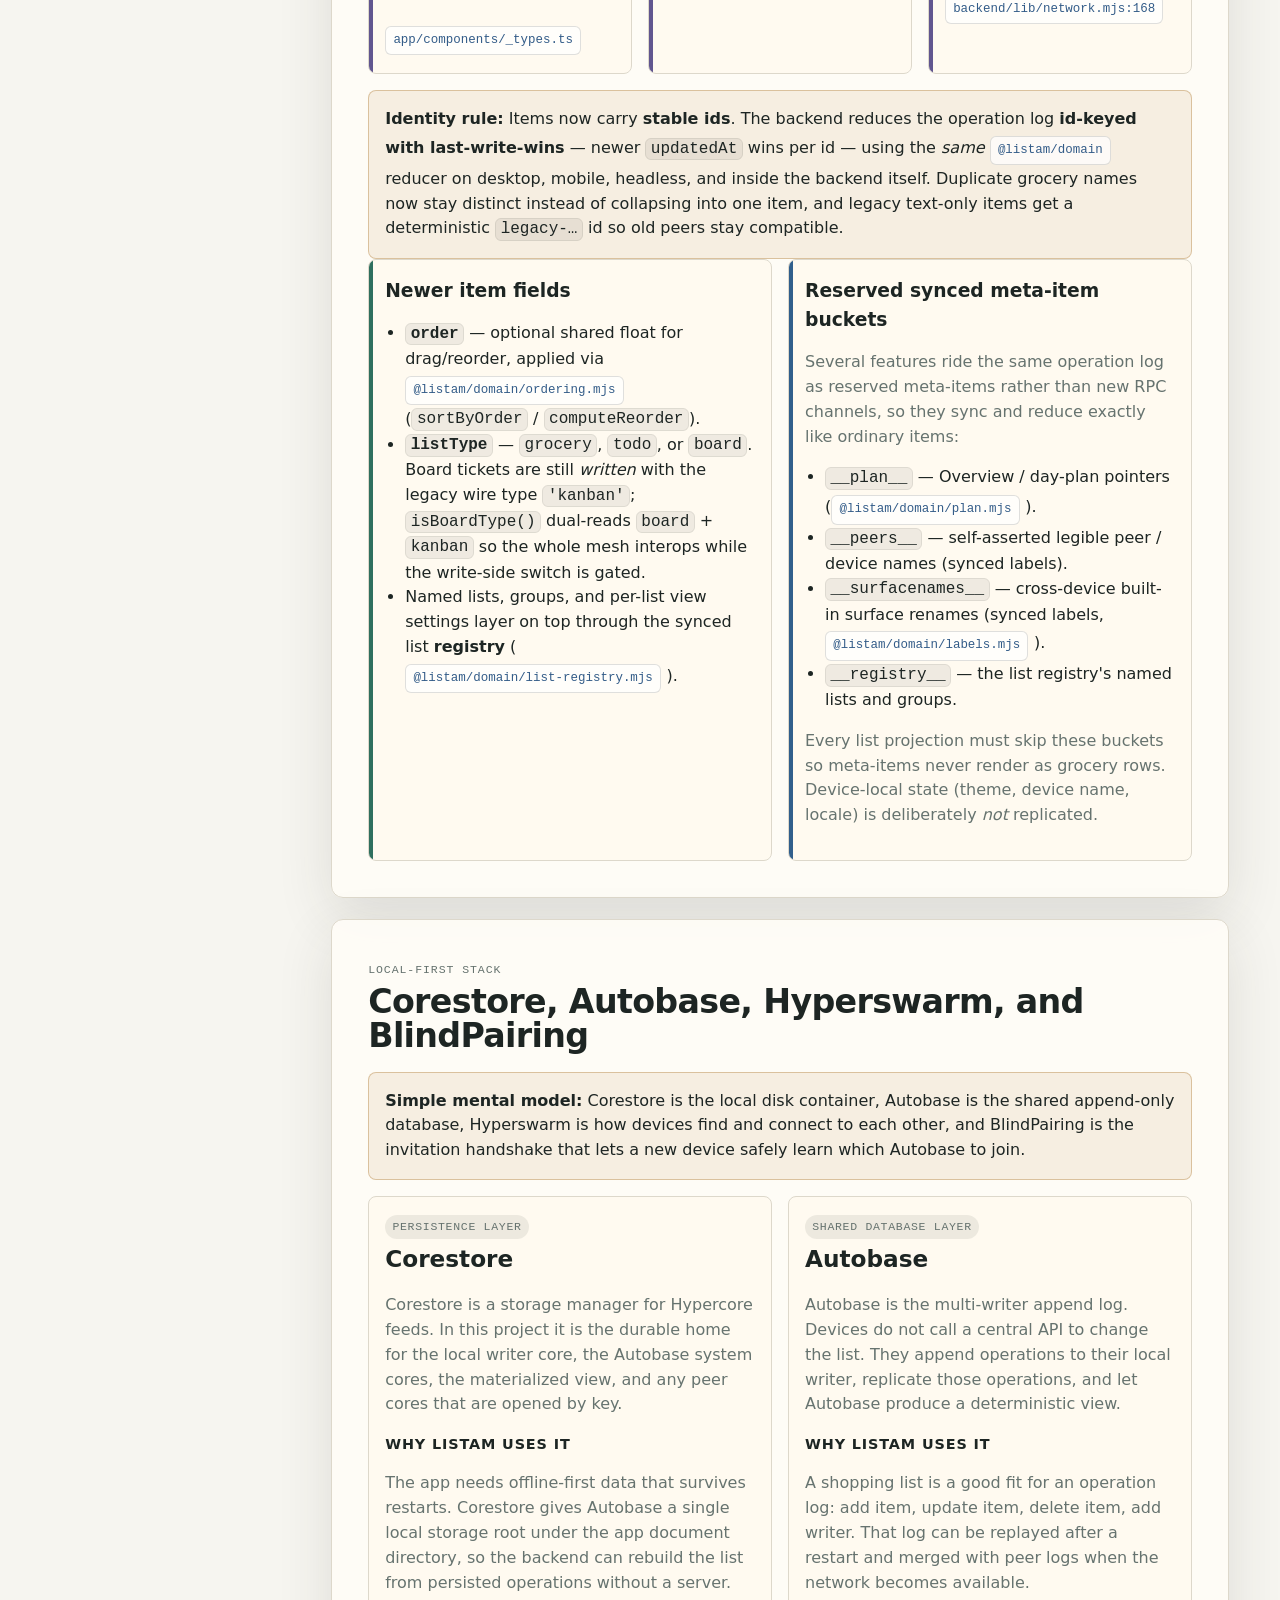
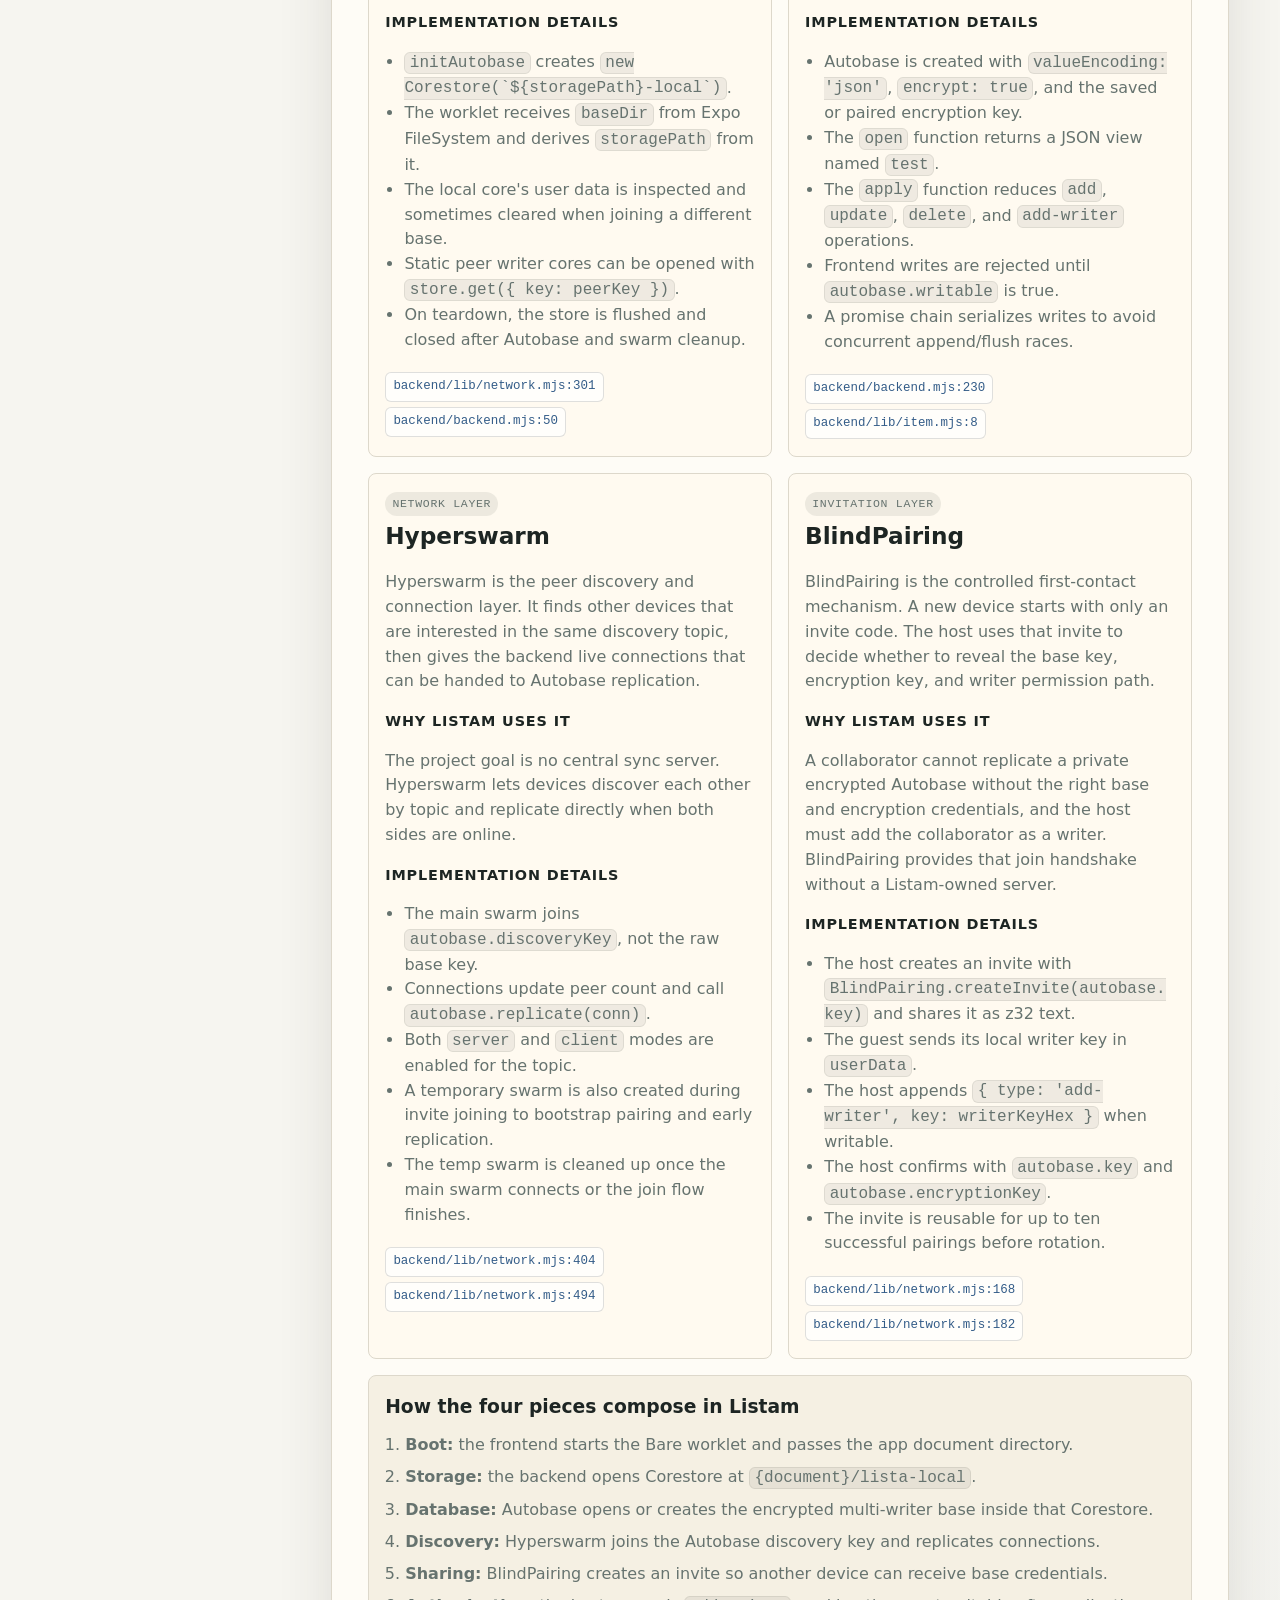
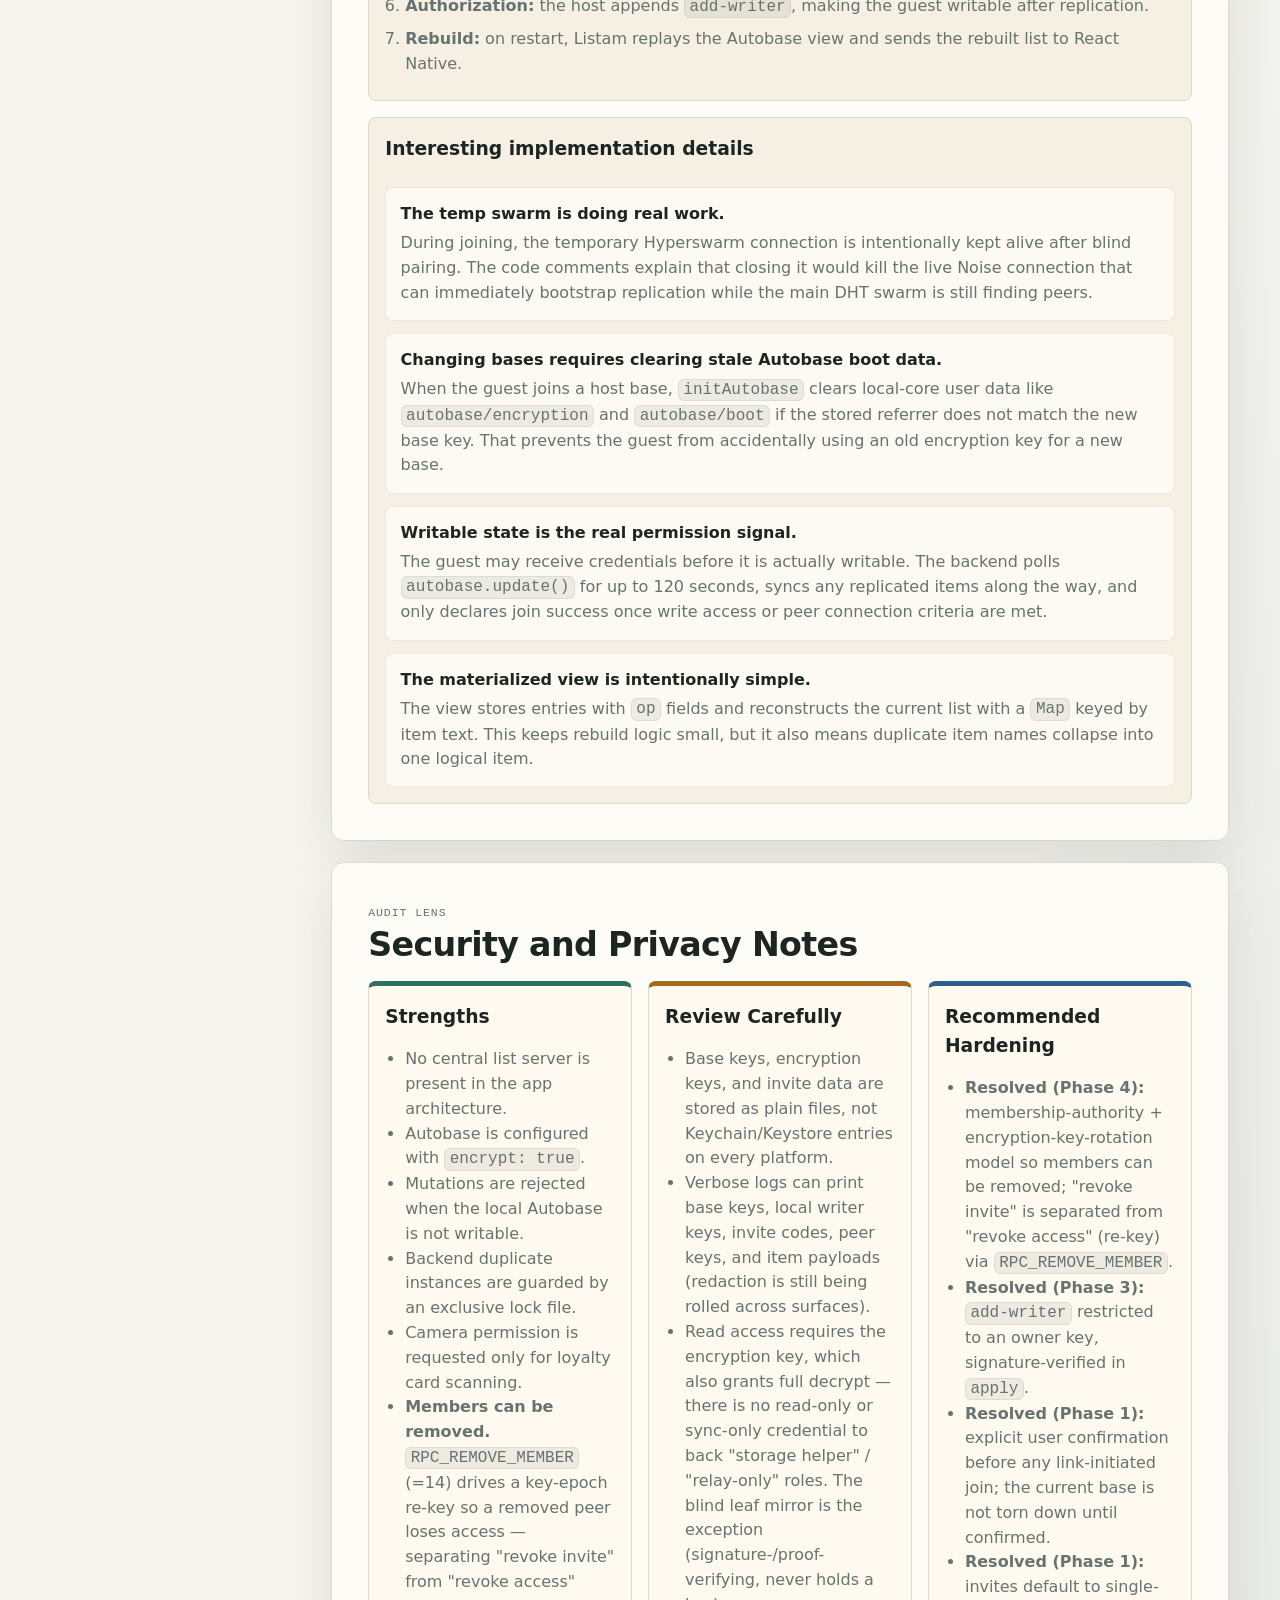
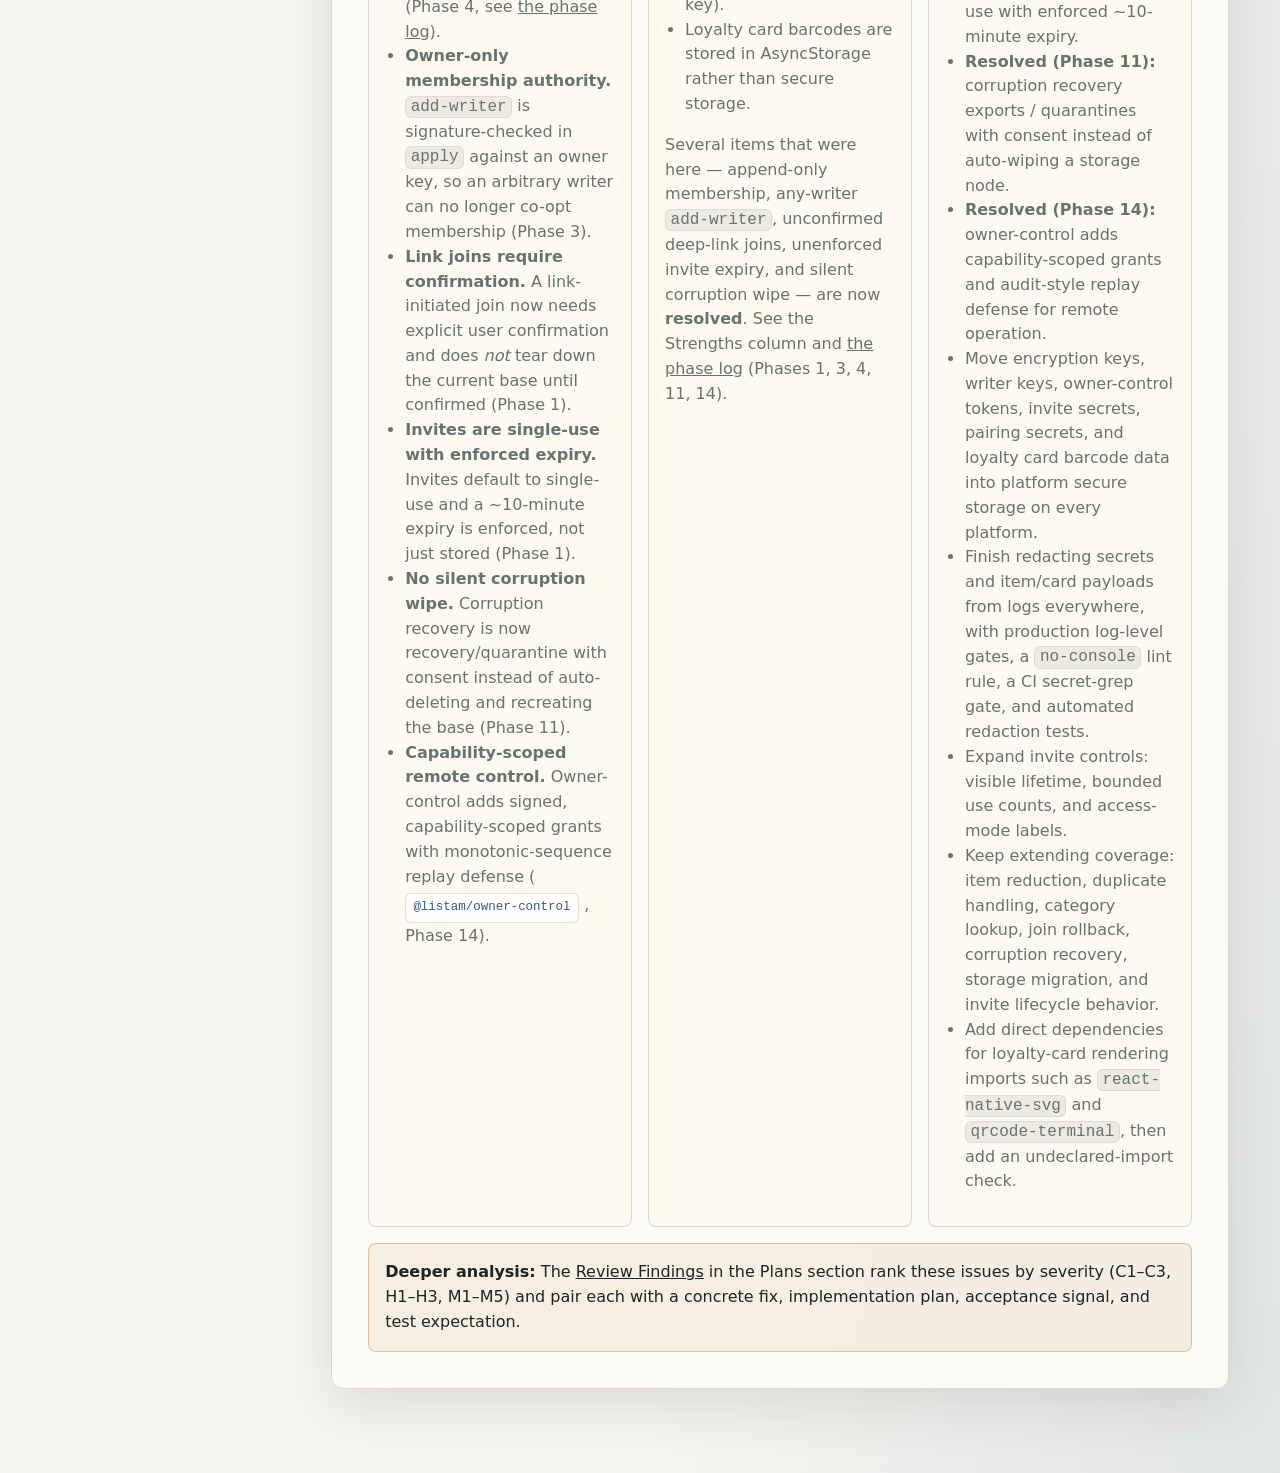
==== commit 8a9a7b15: "wiki: refresh CodeWiki for the post-milestone feature & plan wave (2026-06-23) The CodeWiki had stal" ====
--- a/public/wiki/index.html
+++ b/public/wiki/index.html
@@ -41,6 +41,7 @@
               <a href="mobile.html#structure">Project Structure</a>
               <a href="mobile.html#runtime">Runtime Flows</a>
               <a href="mobile.html#frontend">Frontend</a>
+              <a href="mobile.html#overview">Overview / Day-plan</a>
               <a href="mobile.html#backend">Backend</a>
               <a href="mobile.html#storage">Storage</a>
               <a href="mobile.html#libraries">Libraries</a>
@@ -57,6 +58,7 @@
               <a href="desktop.html#structure">Project Structure</a>
               <a href="desktop.html#runtime">Runtime Flows</a>
               <a href="desktop.html#frontend">Renderer UI</a>
+              <a href="desktop.html#overview">Overview / Day-plan</a>
               <a href="desktop.html#backend">Worker Backend</a>
               <a href="desktop.html#devices">Peers &amp; Devices</a>
               <a href="desktop.html#storage">Storage</a>
@@ -74,6 +76,7 @@
               <a href="headless.html#roles">Roles</a>
               <a href="headless.html#runtime">Runtime Flows</a>
               <a href="headless.html#ops">Control Interface</a>
+              <a href="headless.html#provisioning">Leaf Provisioning</a>
               <a href="headless.html#owner-control">Owner Control</a>
               <a href="headless.html#storage">Storage</a>
               <a href="headless.html#installer">Service Installer</a>
@@ -192,6 +195,7 @@
               <a href="voice.html#wake-words">Wake Words</a>
               <a href="voice.html#commands">Commands</a>
               <a href="voice.html#notetaker">Notetaker</a>
+              <a href="voice.html#dataset">Training Dataset</a>
               <a href="voice.html#stt">Speech-to-Text</a>
               <a href="voice.html#led">LED Feedback</a>
               <a href="voice.html#status">Status</a>
@@ -206,6 +210,7 @@
               <a href="qa.html#qa-mobile">Mobile Checklist</a>
               <a href="qa.html#qa-desktop">Desktop Checklist</a>
               <a href="qa.html#qa-headless">Headless Checklist</a>
+              <a href="qa.html#qa-voice">Voice Checklist</a>
               <a href="qa.html#qa-cross-device">Cross-Device Scenarios</a>
               <a href="qa.html#qa-release">Release Gate</a>
             </div>
@@ -214,7 +219,7 @@
 
         <div class="sidebar-card">
           <span class="eyebrow">Generated</span>
-          <strong>2026-06-12</strong>
+          <strong>2026-06-23</strong>
           <p>Multi-app wiki: the mobile, desktop, and headless apps plus plans, phases, and release QA.</p>
         </div>
       </aside>
@@ -260,8 +265,8 @@
               <strong>Autobase + Hyperswarm</strong>
             </div>
             <div class="metric">
-              <span>Tests Found</span>
-              <strong>0</strong>
+              <span>Tests</span>
+              <strong>node:test suites</strong>
             </div>
           </div>
         </section>
@@ -417,9 +422,52 @@
 
           <div class="callout">
             <strong>Identity rule:</strong>
-            The effective item key is <code>text</code>, not <code>id</code>. Add/update/delete logic
-            filters and maps by text, so duplicate grocery names collapse into one item. This is simple
-            and human-friendly, but it makes quantities or duplicate stores hard to model later.
+            Items now carry <strong>stable ids</strong>. The backend reduces the operation log
+            <strong>id-keyed with last-write-wins</strong> — newer <code>updatedAt</code> wins per id —
+            using the <em>same</em> <span class="source">@listam/domain</span> reducer on desktop,
+            mobile, headless, and inside the backend itself. Duplicate grocery names now stay distinct
+            instead of collapsing into one item, and legacy text-only items get a deterministic
+            <code>legacy-…</code> id so old peers stay compatible.
+          </div>
+
+          <div class="grid two">
+            <article class="card accent-green">
+              <h3>Newer item fields</h3>
+              <ul>
+                <li>
+                  <strong><code>order</code></strong> — optional shared float for drag/reorder, applied
+                  via <span class="source">@listam/domain/ordering.mjs</span>
+                  (<code>sortByOrder</code> / <code>computeReorder</code>).
+                </li>
+                <li>
+                  <strong><code>listType</code></strong> — <code>grocery</code>, <code>todo</code>, or
+                  <code>board</code>. Board tickets are still <em>written</em> with the legacy wire type
+                  <code>'kanban'</code>; <code>isBoardType()</code> dual-reads <code>board</code> +
+                  <code>kanban</code> so the whole mesh interops while the write-side switch is gated.
+                </li>
+                <li>
+                  Named lists, groups, and per-list view settings layer on top through the synced list
+                  <strong>registry</strong> (<span class="source">@listam/domain/list-registry.mjs</span>).
+                </li>
+              </ul>
+            </article>
+            <article class="card accent-blue">
+              <h3>Reserved synced meta-item buckets</h3>
+              <p>
+                Several features ride the same operation log as reserved meta-items rather than new RPC
+                channels, so they sync and reduce exactly like ordinary items:
+              </p>
+              <ul>
+                <li><code>__plan__</code> — Overview / day-plan pointers (<span class="source">@listam/domain/plan.mjs</span>).</li>
+                <li><code>__peers__</code> — self-asserted legible peer / device names (synced labels).</li>
+                <li><code>__surfacenames__</code> — cross-device built-in surface renames (synced labels, <span class="source">@listam/domain/labels.mjs</span>).</li>
+                <li><code>__registry__</code> — the list registry's named lists and groups.</li>
+              </ul>
+              <p>
+                Every list projection must skip these buckets so meta-items never render as grocery rows.
+                Device-local state (theme, device name, locale) is deliberately <em>not</em> replicated.
+              </p>
+            </article>
           </div>
         </section>
 
@@ -608,36 +656,65 @@
                 <li>Mutations are rejected when the local Autobase is not writable.</li>
                 <li>Backend duplicate instances are guarded by an exclusive lock file.</li>
                 <li>Camera permission is requested only for loyalty card scanning.</li>
+                <li>
+                  <strong>Members can be removed.</strong> <code>RPC_REMOVE_MEMBER</code> (=14) drives a
+                  key-epoch re-key so a removed peer loses access — separating "revoke invite" from
+                  "revoke access" (Phase 4, see <a href="phases.html#phase-log">the phase log</a>).
+                </li>
+                <li>
+                  <strong>Owner-only membership authority.</strong> <code>add-writer</code> is
+                  signature-checked in <code>apply</code> against an owner key, so an arbitrary writer can
+                  no longer co-opt membership (Phase 3).
+                </li>
+                <li>
+                  <strong>Link joins require confirmation.</strong> A link-initiated join now needs
+                  explicit user confirmation and does <em>not</em> tear down the current base until
+                  confirmed (Phase 1).
+                </li>
+                <li>
+                  <strong>Invites are single-use with enforced expiry.</strong> Invites default to
+                  single-use and a ~10-minute expiry is enforced, not just stored (Phase 1).
+                </li>
+                <li>
+                  <strong>No silent corruption wipe.</strong> Corruption recovery is now
+                  recovery/quarantine with consent instead of auto-deleting and recreating the base
+                  (Phase 11).
+                </li>
+                <li>
+                  <strong>Capability-scoped remote control.</strong> Owner-control adds signed,
+                  capability-scoped grants with monotonic-sequence replay defense
+                  (<span class="source">@listam/owner-control</span>, Phase 14).
+                </li>
               </ul>
             </article>
             <article class="risk warn">
               <h3>Review Carefully</h3>
               <ul>
-                <li>Base keys, encryption keys, and invite data are stored as plain files, not Keychain/Keystore entries.</li>
-                <li>Verbose logs print base keys, local writer keys, invite codes, peer keys, and item payloads.</li>
-                <li>Invites are reusable up to ten pairings and do not have an obvious user-facing revocation control.</li>
-                <li>Joining shares the encryption key and adds the guest as a full writer/indexer. Membership is append-only — there is no <code>remove-writer</code>, so a peer cannot be removed once joined.</li>
-                <li>Any writer can add further writers via <code>add-writer</code> in <code>apply</code>; there is no owner-only membership authority.</li>
-                <li>Read access requires the encryption key, which also grants full decrypt — there is no read-only or sync-only credential to back "storage helper" / "relay-only" roles.</li>
-                <li>Deep links (<code>listam.ch/join?invite=</code>) auto-join with no confirmation and tear down the current base.</li>
-                <li>Invite expiry (<code>expires</code>) is stored but never enforced; <code>lista-invite.json</code> is persisted but never read back.</li>
+                <li>Base keys, encryption keys, and invite data are stored as plain files, not Keychain/Keystore entries on every platform.</li>
+                <li>Verbose logs can print base keys, local writer keys, invite codes, peer keys, and item payloads (redaction is still being rolled across surfaces).</li>
+                <li>Read access requires the encryption key, which also grants full decrypt — there is no read-only or sync-only credential to back "storage helper" / "relay-only" roles. The blind leaf mirror is the exception (signature-/proof-verifying, never holds a key).</li>
                 <li>Loyalty card barcodes are stored in AsyncStorage rather than secure storage.</li>
-                <li>Autobase corruption recovery deletes the base and recreates a fresh one, silently destroying data and identity.</li>
-                <li>The app has no automated tests for join, corruption recovery, or storage migration.</li>
-              </ul>
+              </ul>
+              <p class="section-lede">
+                Several items that were here — append-only membership, any-writer
+                <code>add-writer</code>, unconfirmed deep-link joins, unenforced invite expiry, and
+                silent corruption wipe — are now <strong>resolved</strong>. See the Strengths column and
+                <a href="phases.html#phase-log">the phase log</a> (Phases 1, 3, 4, 11, 14).
+              </p>
             </article>
             <article class="risk fix">
               <h3>Recommended Hardening</h3>
               <ul>
-                <li>Design a membership-authority + encryption-key-rotation model so members can actually be removed; separate "revoke invite" (stop new joins) from "revoke access" (re-key and re-invite).</li>
-                <li>Restrict <code>add-writer</code> to an owner key, signature-verified in <code>apply</code>.</li>
-                <li>Require explicit user confirmation before any link-initiated join, and do not tear down the current base until confirmed.</li>
-                <li>Default invites to single-use with enforced expiry; delete the unused <code>lista-invite.json</code> persistence.</li>
-                <li>Move encryption keys, writer keys, owner-control tokens, invite secrets, pairing secrets, and loyalty card barcode data into platform secure storage.</li>
-                <li>Redact secrets and item/card payloads from logs, then add production log-level gates, a <code>no-console</code> lint rule, a CI secret-grep gate, and automated redaction tests.</li>
-                <li>Back up / export and require consent before any corruption-triggered wipe; never auto-wipe a headless storage node.</li>
-                <li>Add invite revoke/rotate controls, visible lifetime, bounded use counts, access-mode labels, expiration, and audit events.</li>
-                <li>Add tests for item reduction, duplicate handling, category lookup, join rollback, corruption recovery, storage migration, and invite lifecycle behavior.</li>
+                <li><strong>Resolved (Phase 4):</strong> membership-authority + encryption-key-rotation model so members can be removed; "revoke invite" is separated from "revoke access" (re-key) via <code>RPC_REMOVE_MEMBER</code>.</li>
+                <li><strong>Resolved (Phase 3):</strong> <code>add-writer</code> restricted to an owner key, signature-verified in <code>apply</code>.</li>
+                <li><strong>Resolved (Phase 1):</strong> explicit user confirmation before any link-initiated join; the current base is not torn down until confirmed.</li>
+                <li><strong>Resolved (Phase 1):</strong> invites default to single-use with enforced ~10-minute expiry.</li>
+                <li><strong>Resolved (Phase 11):</strong> corruption recovery exports / quarantines with consent instead of auto-wiping a storage node.</li>
+                <li><strong>Resolved (Phase 14):</strong> owner-control adds capability-scoped grants and audit-style replay defense for remote operation.</li>
+                <li>Move encryption keys, writer keys, owner-control tokens, invite secrets, pairing secrets, and loyalty card barcode data into platform secure storage on every platform.</li>
+                <li>Finish redacting secrets and item/card payloads from logs everywhere, with production log-level gates, a <code>no-console</code> lint rule, a CI secret-grep gate, and automated redaction tests.</li>
+                <li>Expand invite controls: visible lifetime, bounded use counts, and access-mode labels.</li>
+                <li>Keep extending coverage: item reduction, duplicate handling, category lookup, join rollback, corruption recovery, storage migration, and invite lifecycle behavior.</li>
                 <li>Add direct dependencies for loyalty-card rendering imports such as <code>react-native-svg</code> and <code>qrcode-terminal</code>, then add an undeclared-import check.</li>
               </ul>
             </article>
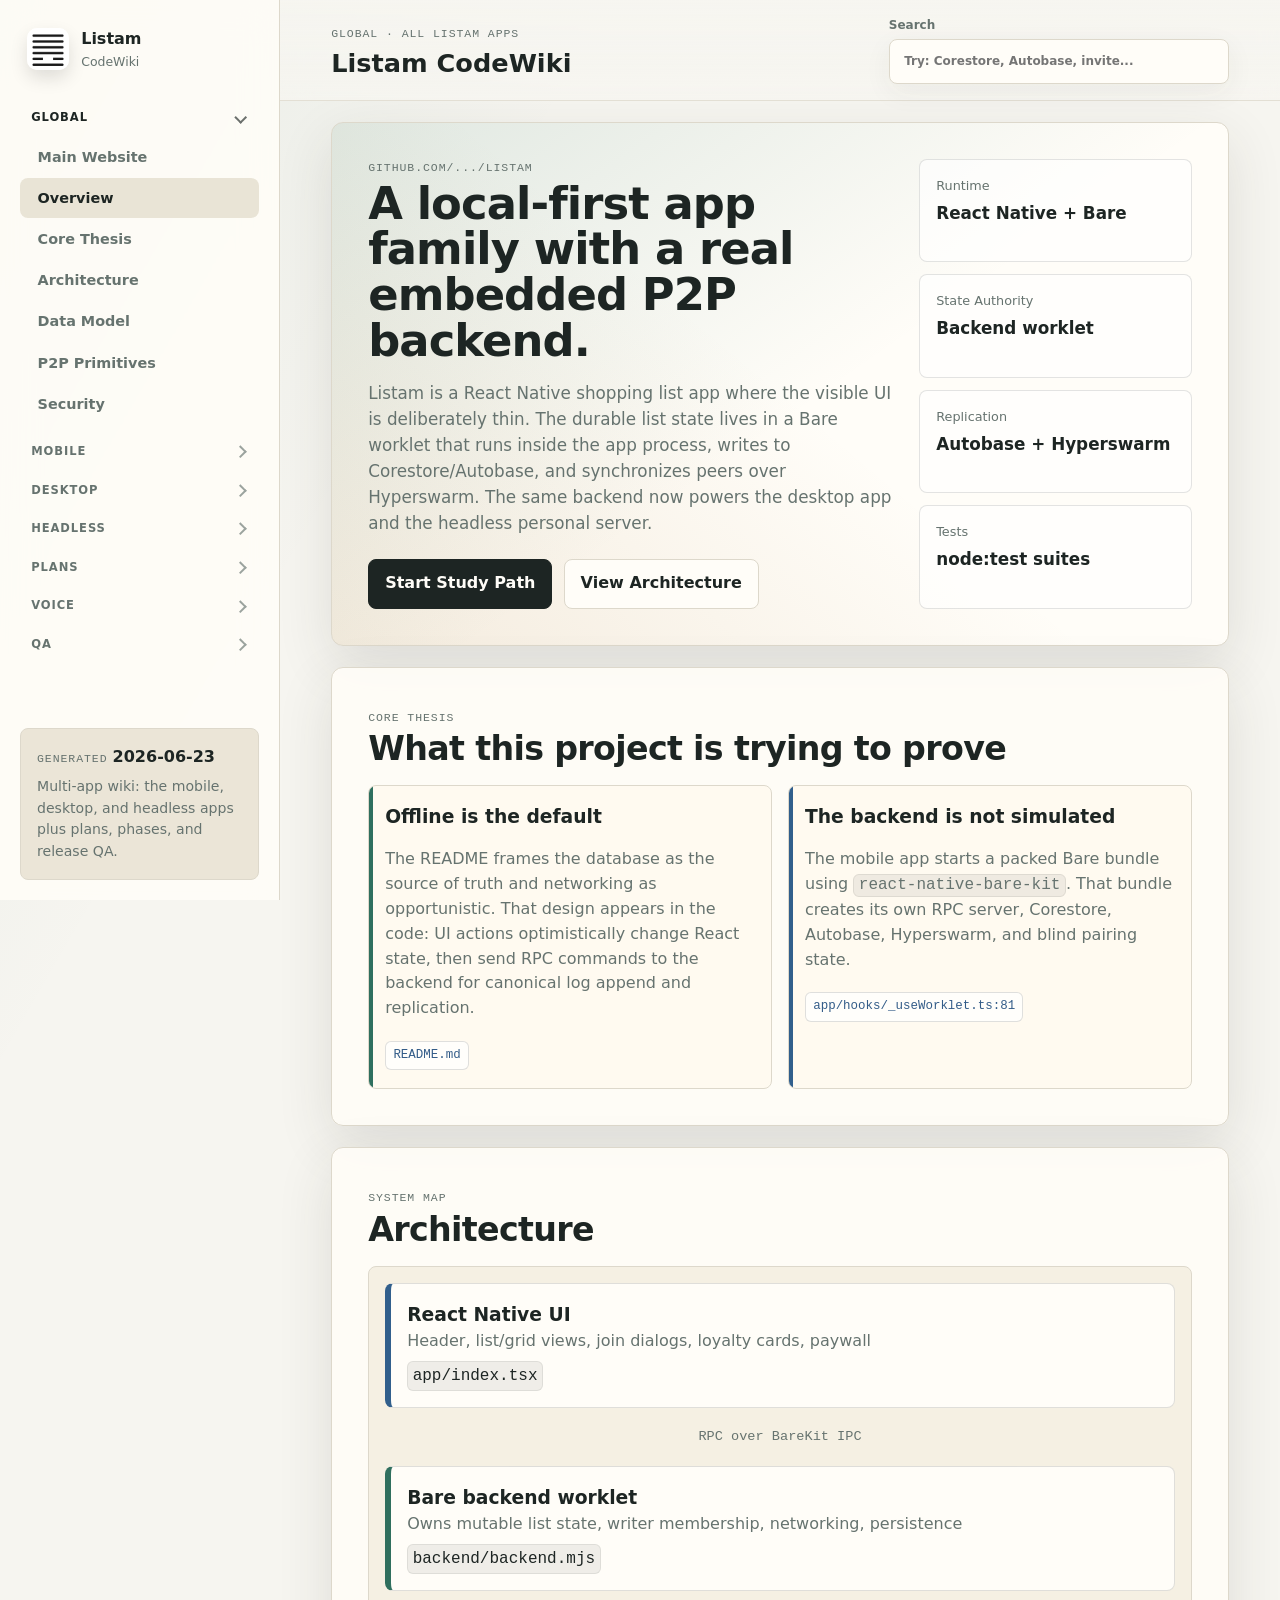
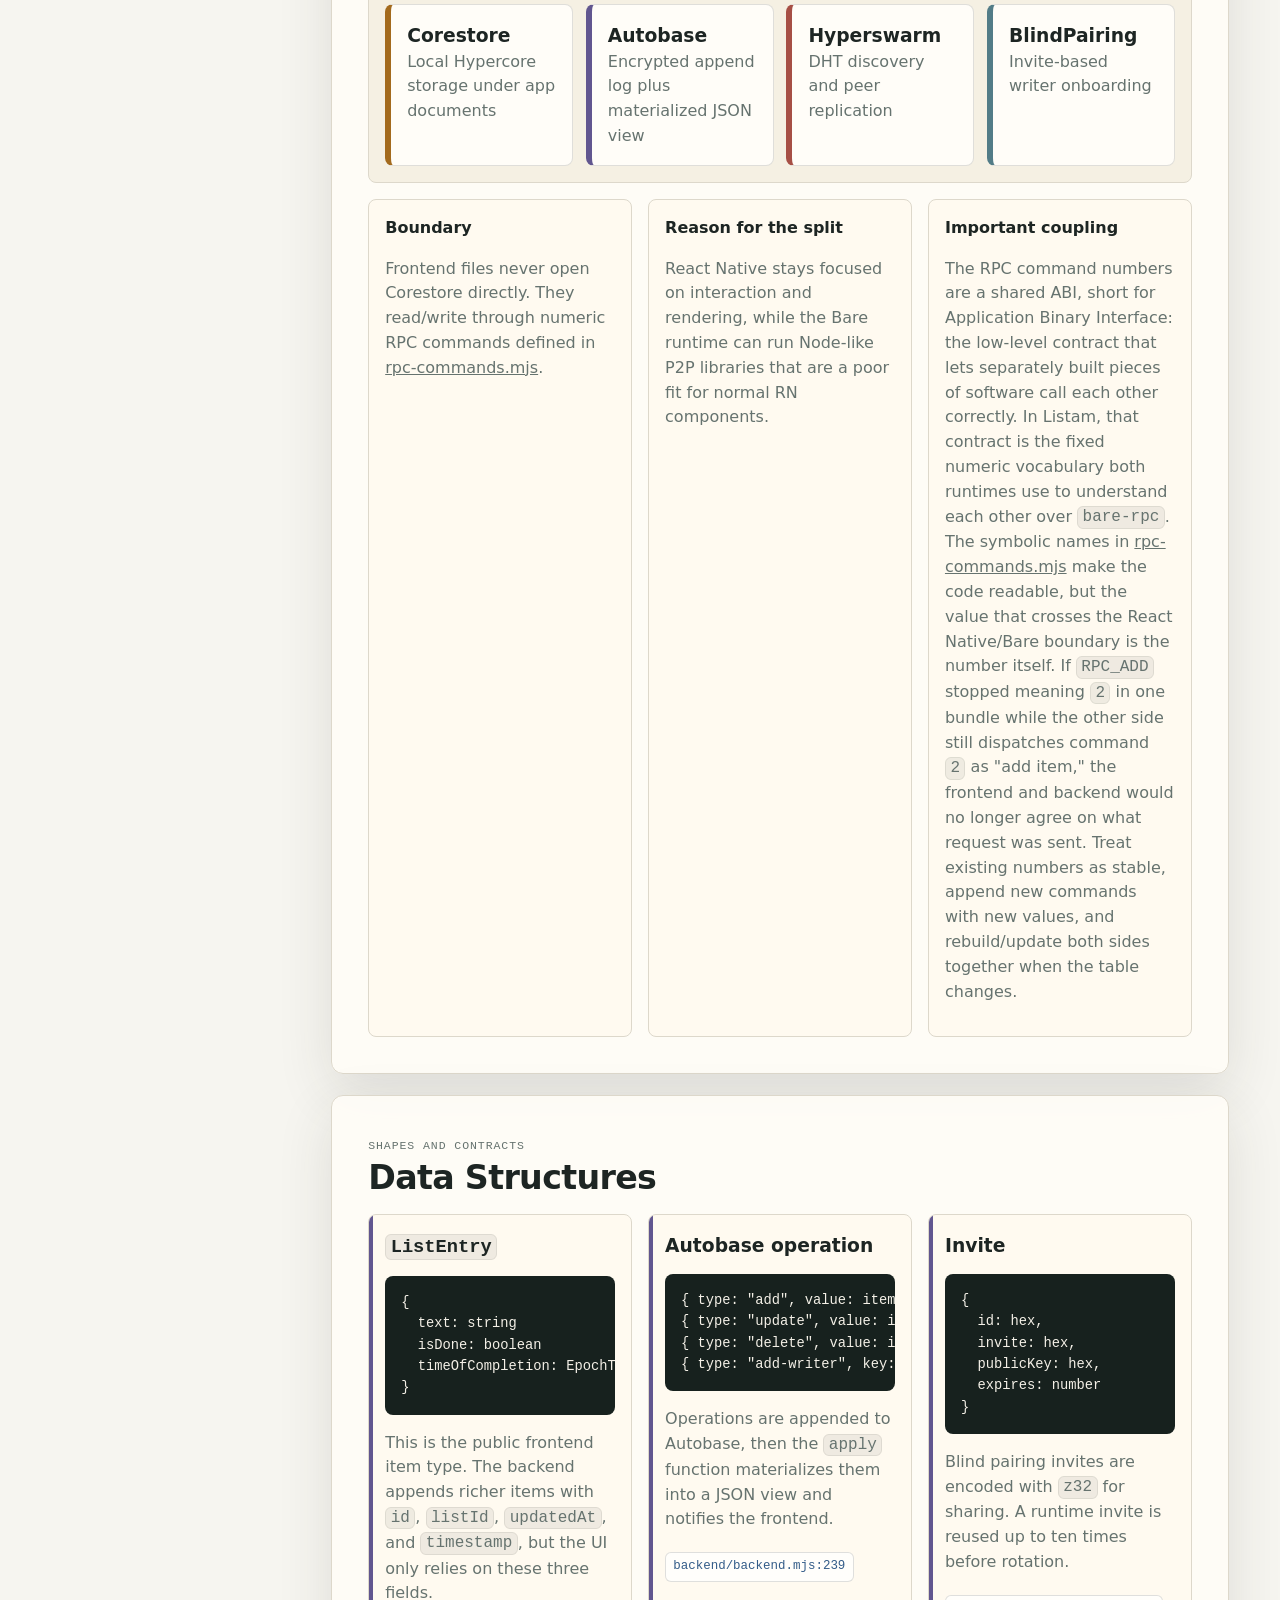
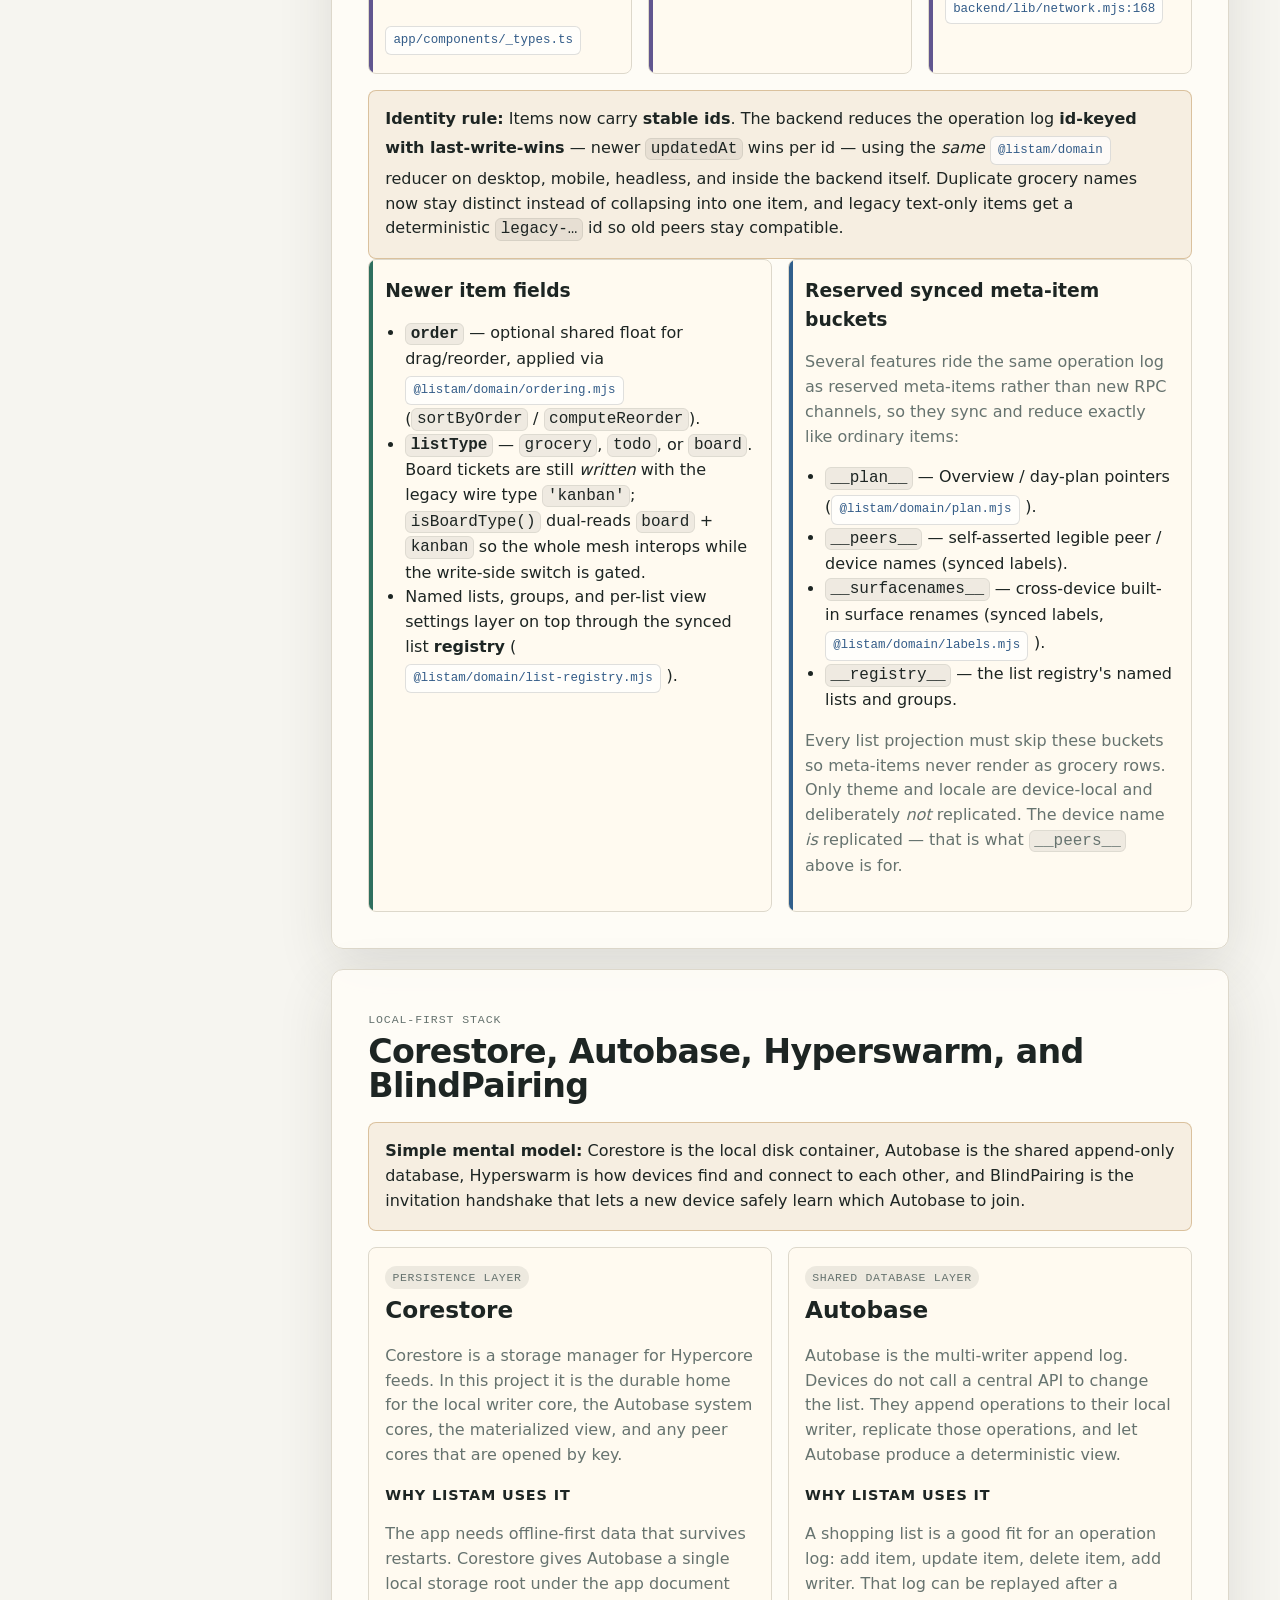
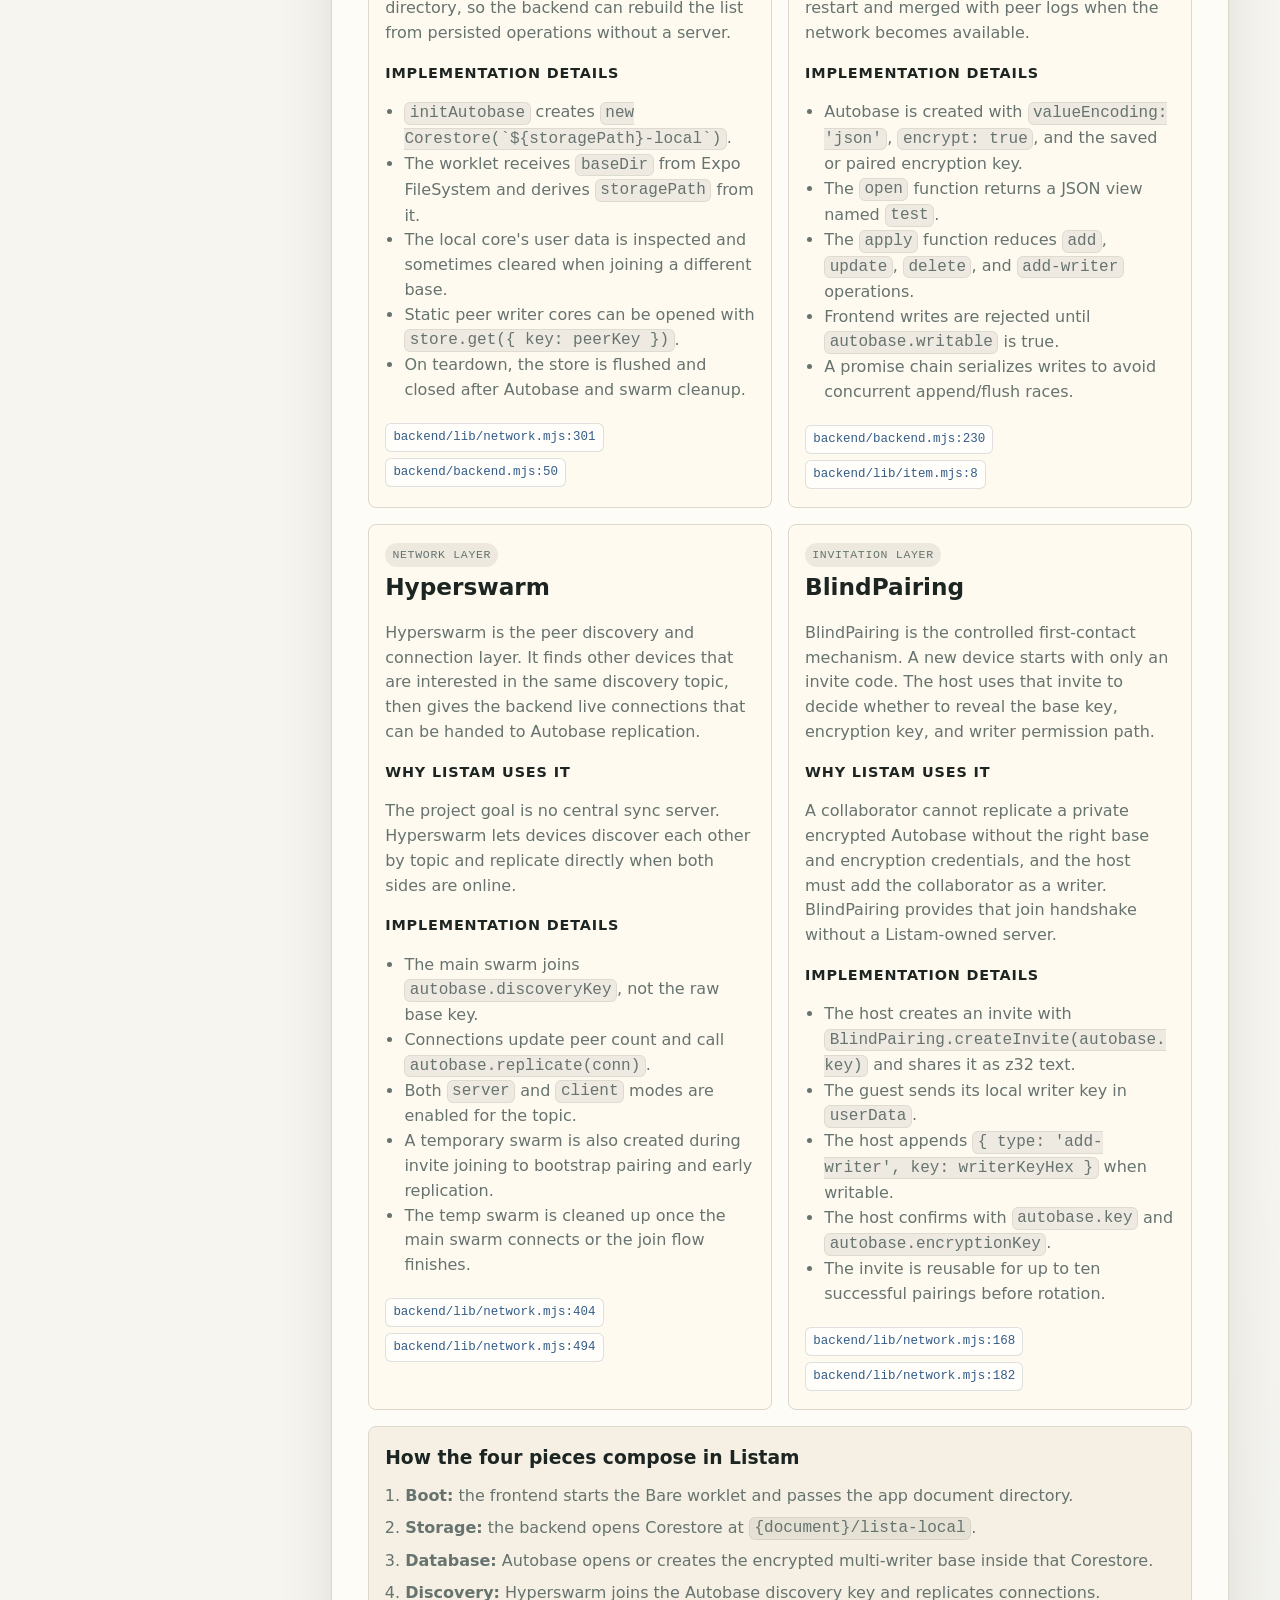
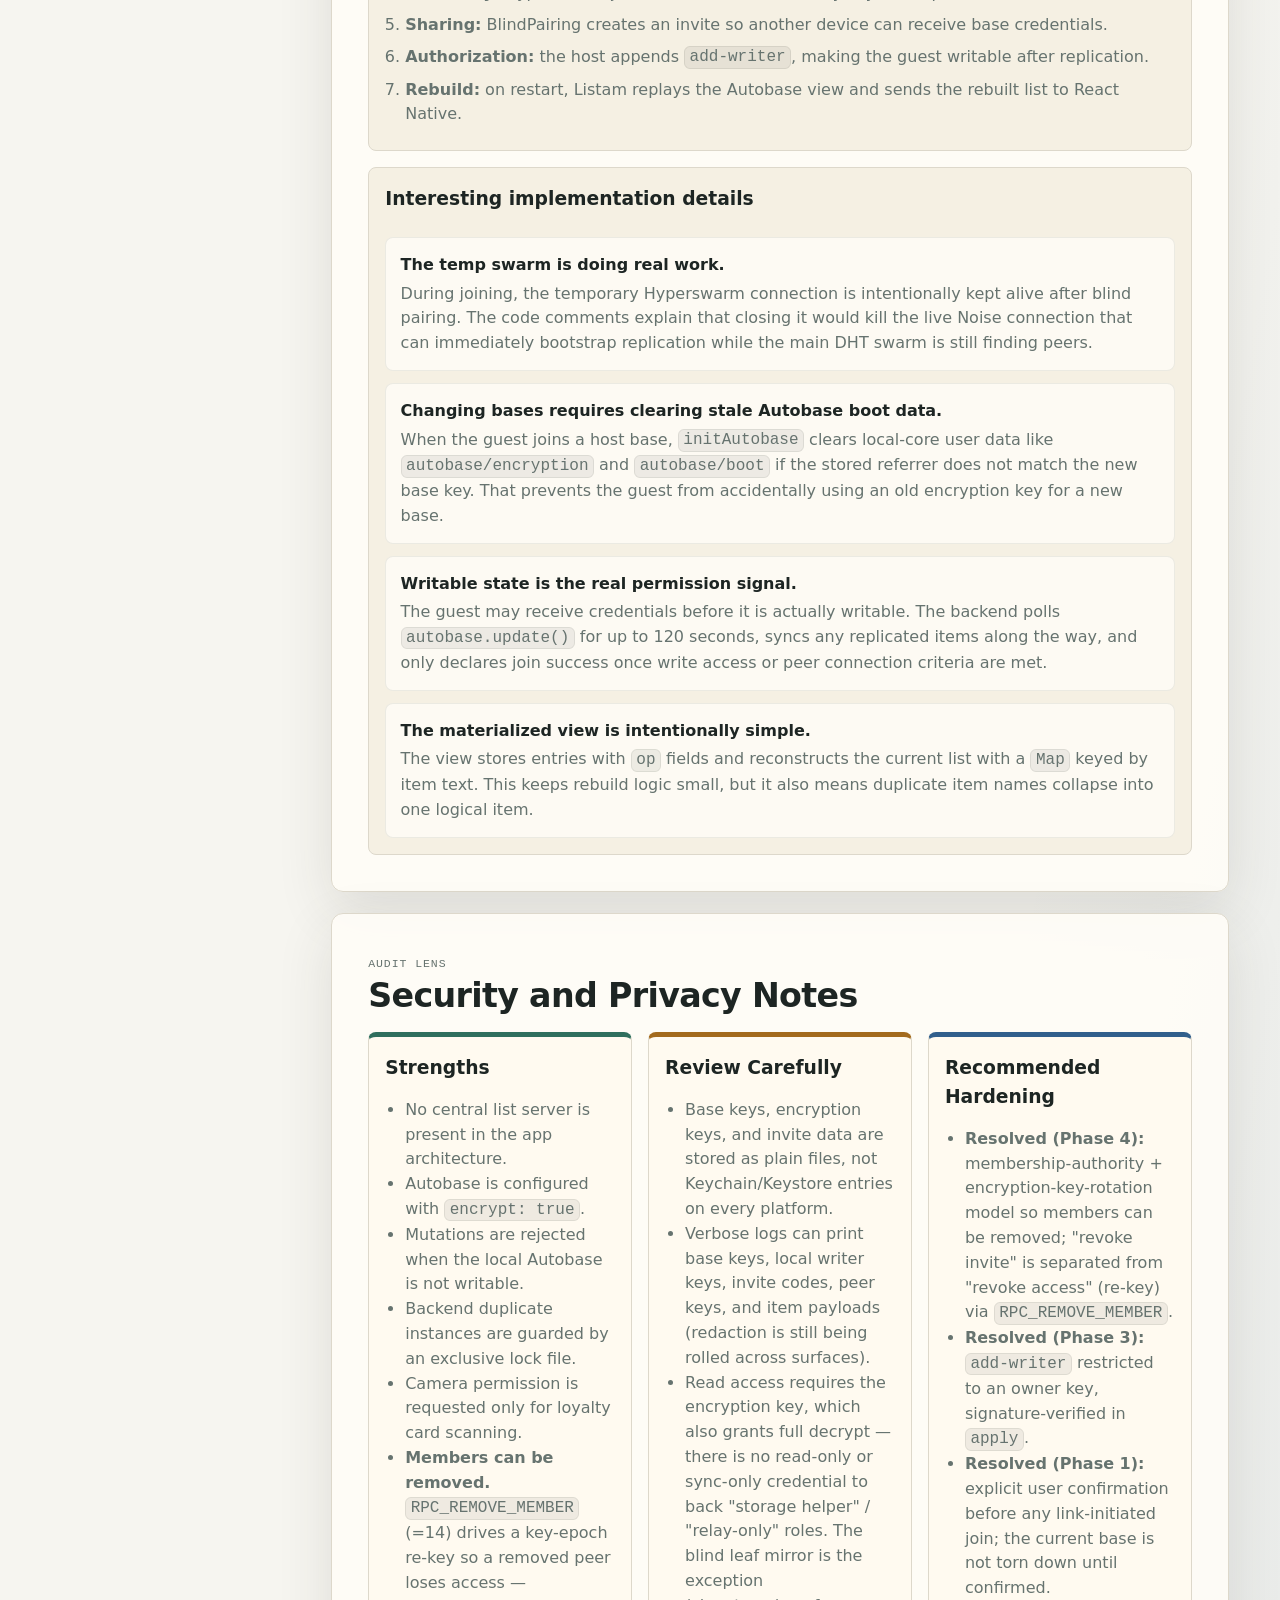
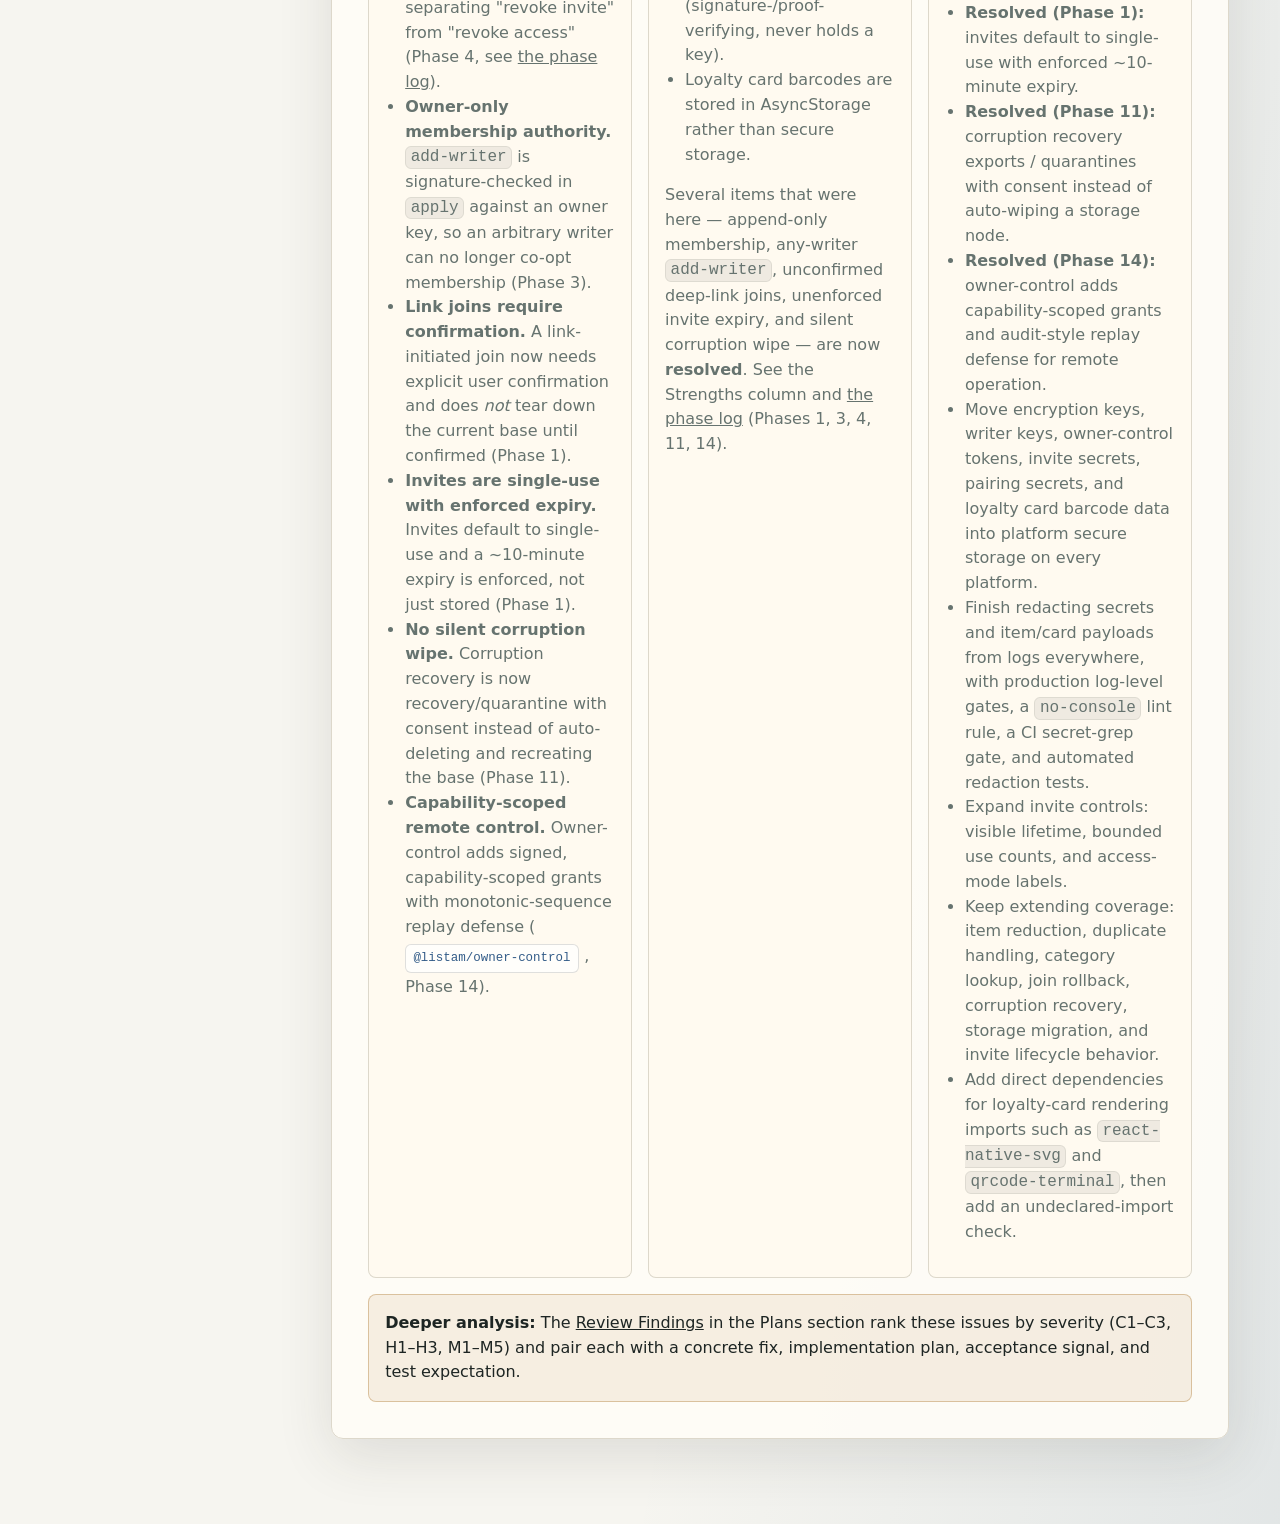
==== commit 036e0769: "wiki: generate the version facts, and fix two claims the source contradicts Plan item 6.4. Scoped by" ====
--- a/public/wiki/index.html
+++ b/public/wiki/index.html
@@ -465,7 +465,8 @@
               </ul>
               <p>
                 Every list projection must skip these buckets so meta-items never render as grocery rows.
-                Device-local state (theme, device name, locale) is deliberately <em>not</em> replicated.
+                Only theme and locale are device-local and deliberately <em>not</em> replicated. The device
+                name <em>is</em> replicated — that is what <code>__peers__</code> above is for.
               </p>
             </article>
           </div>
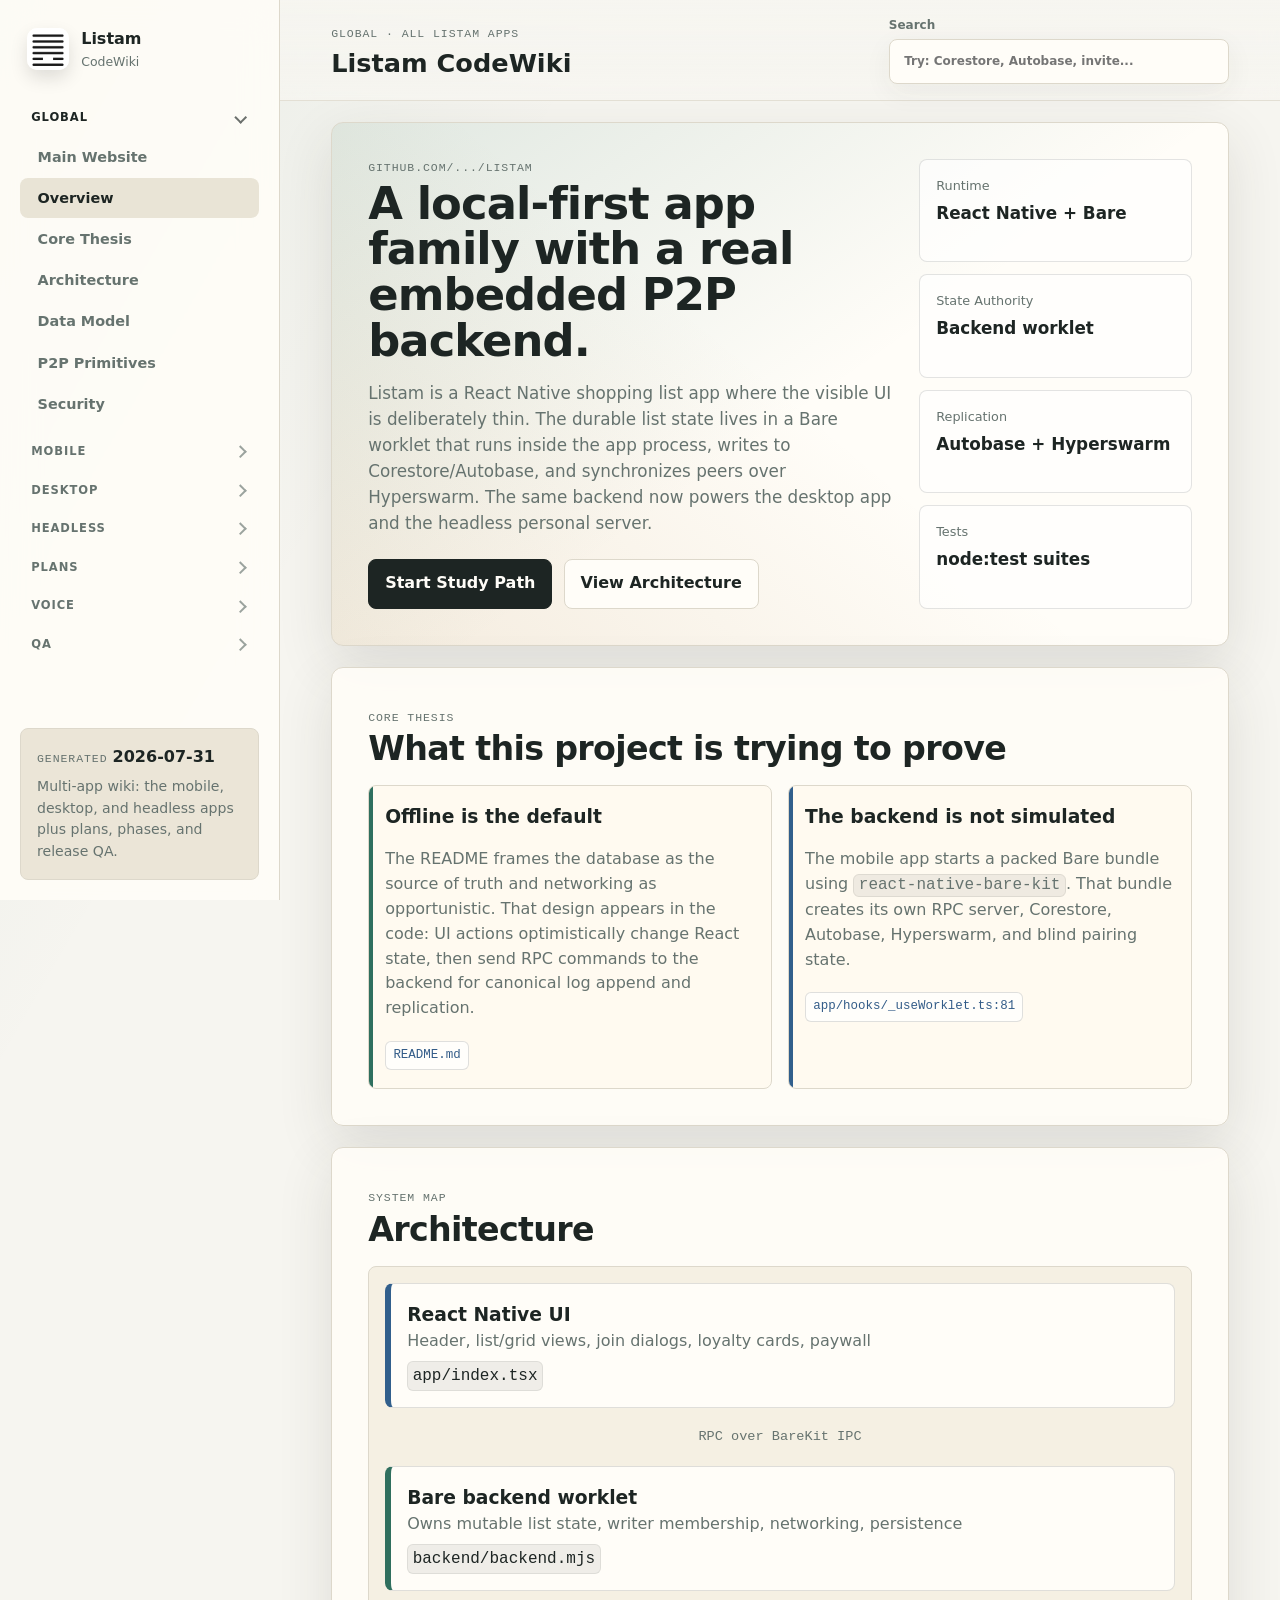
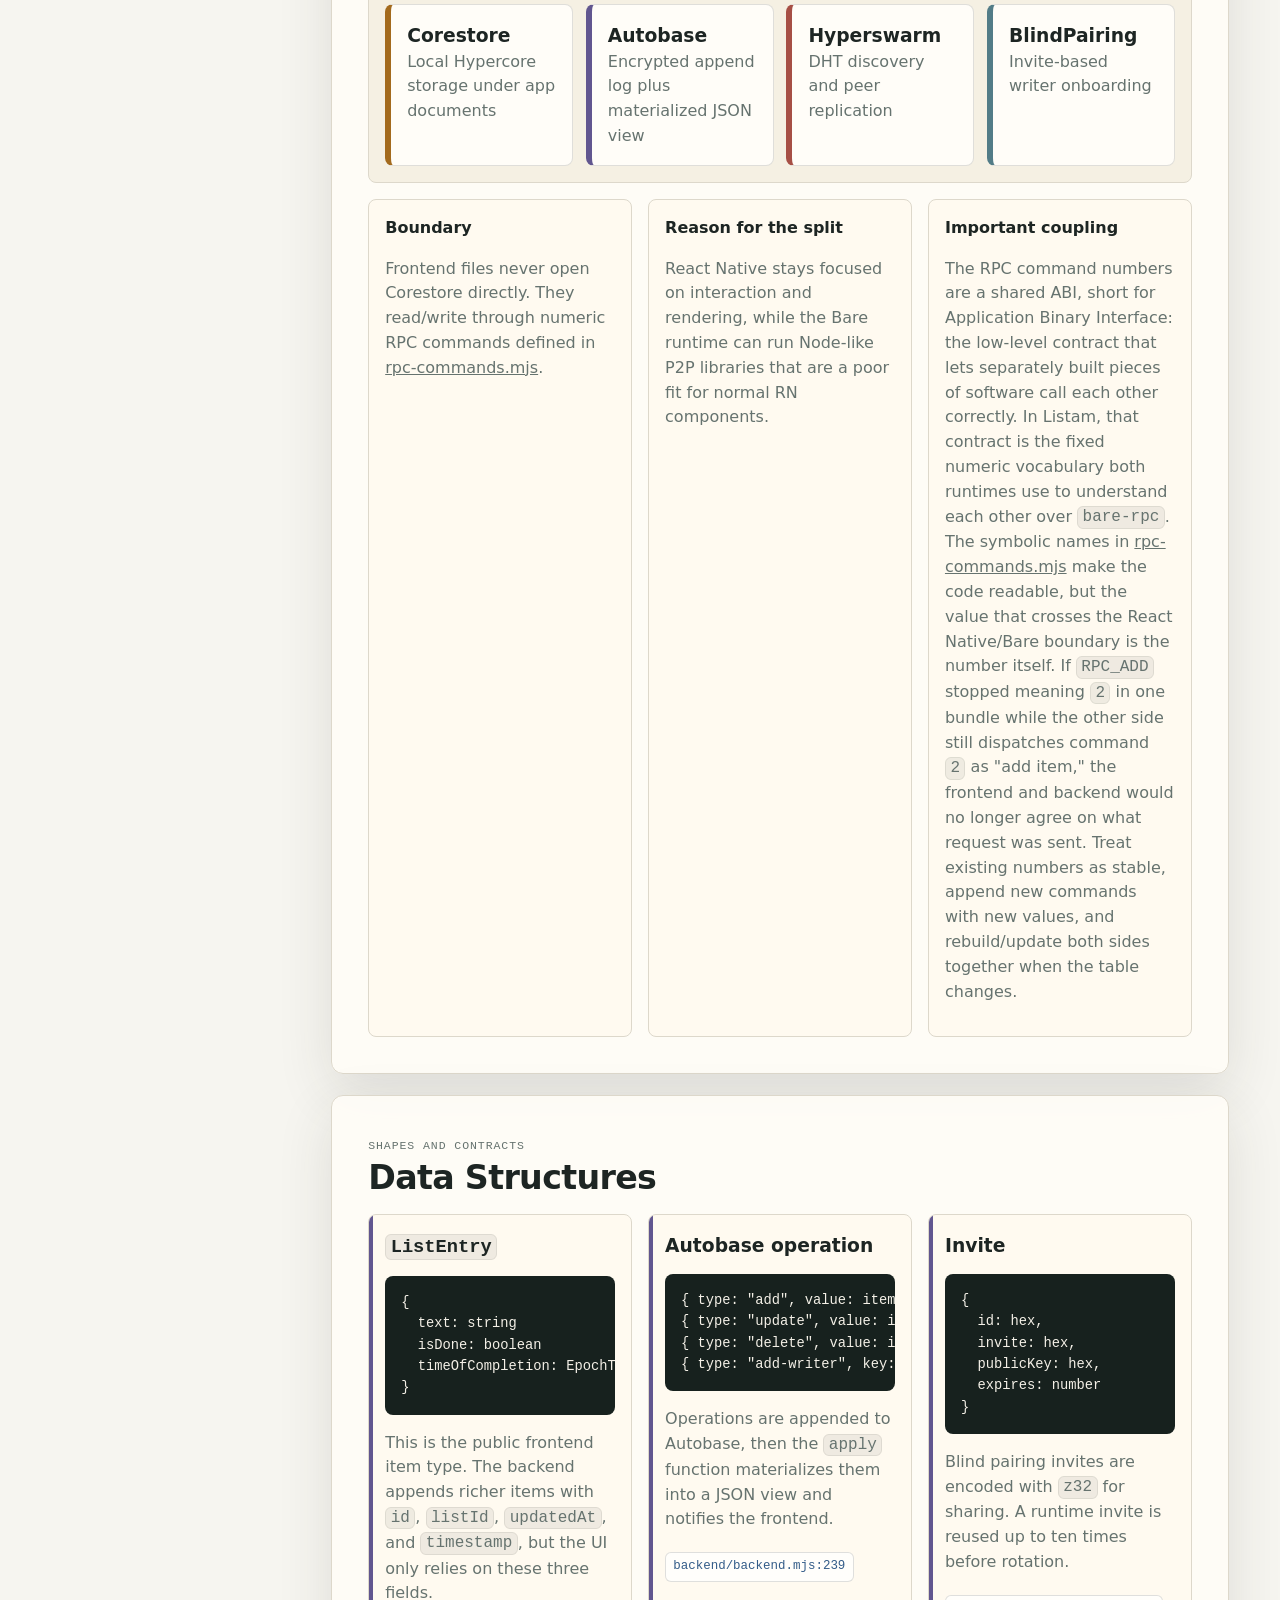
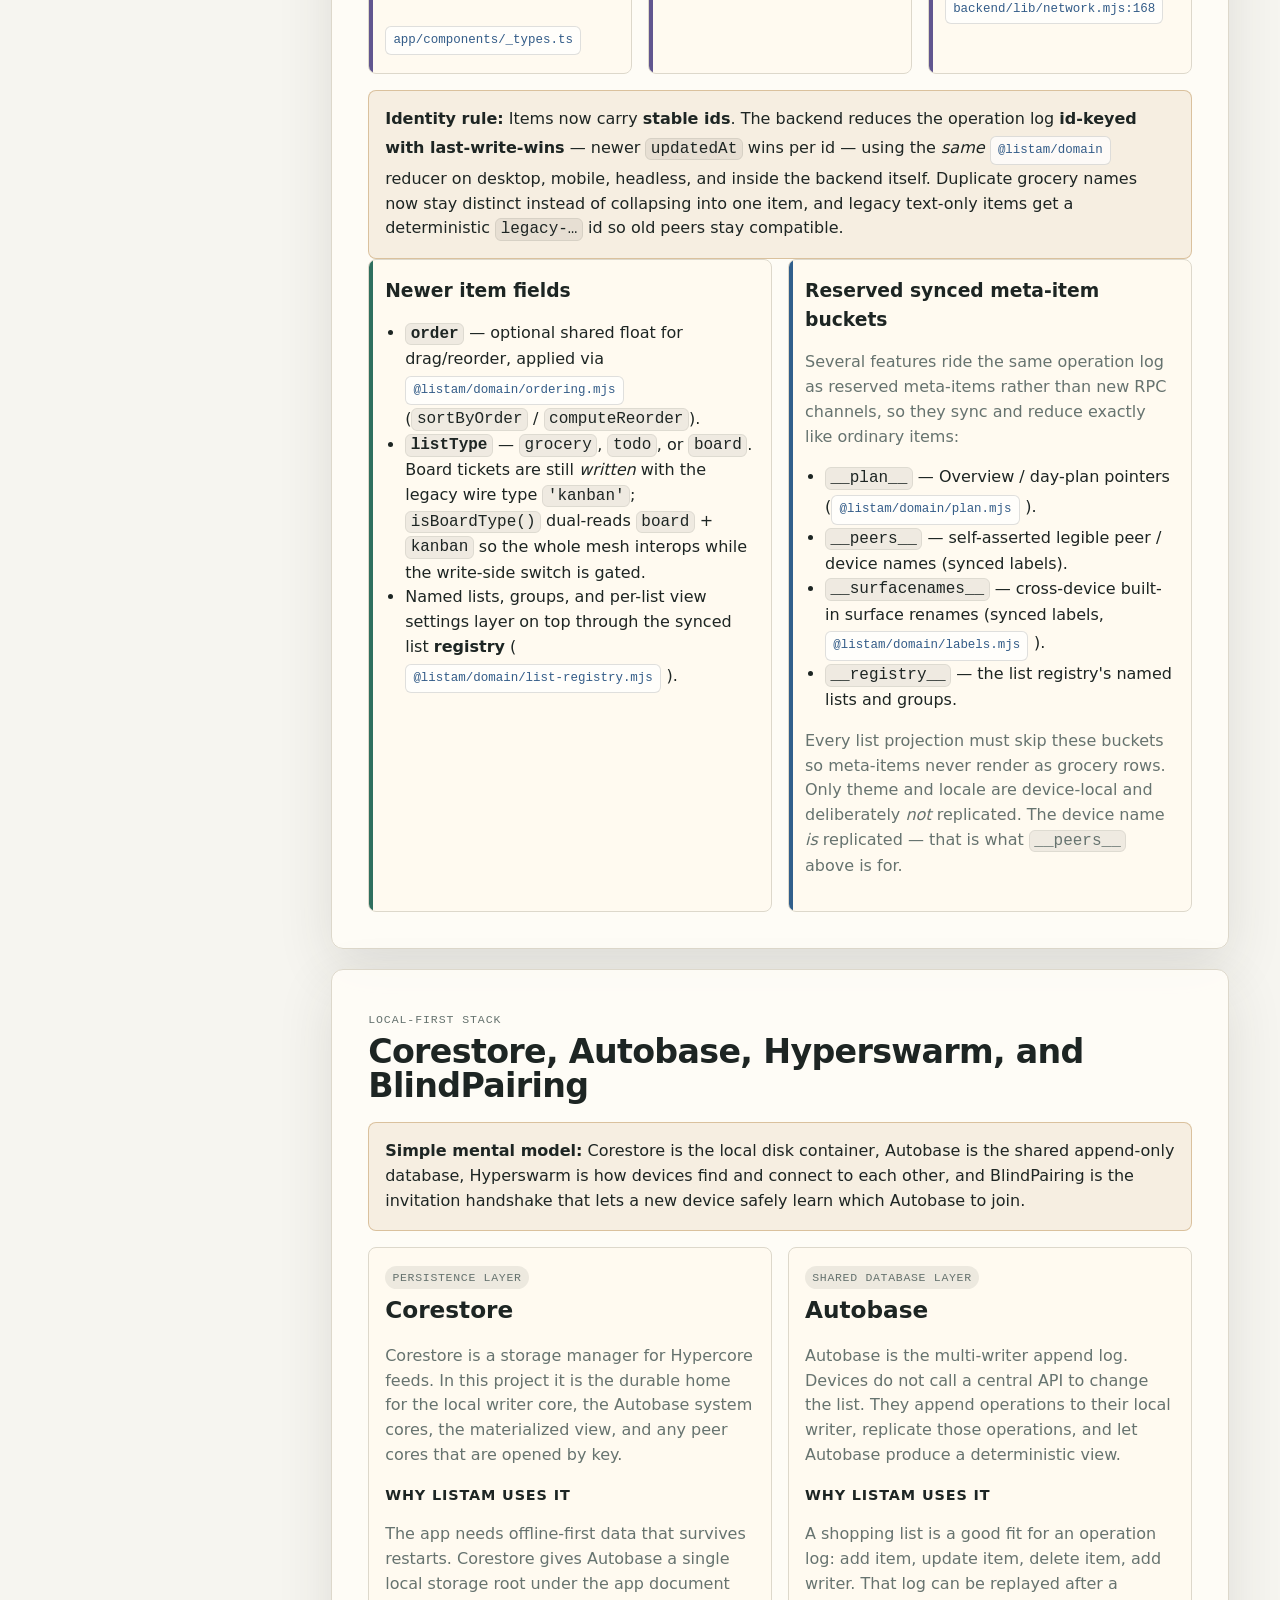
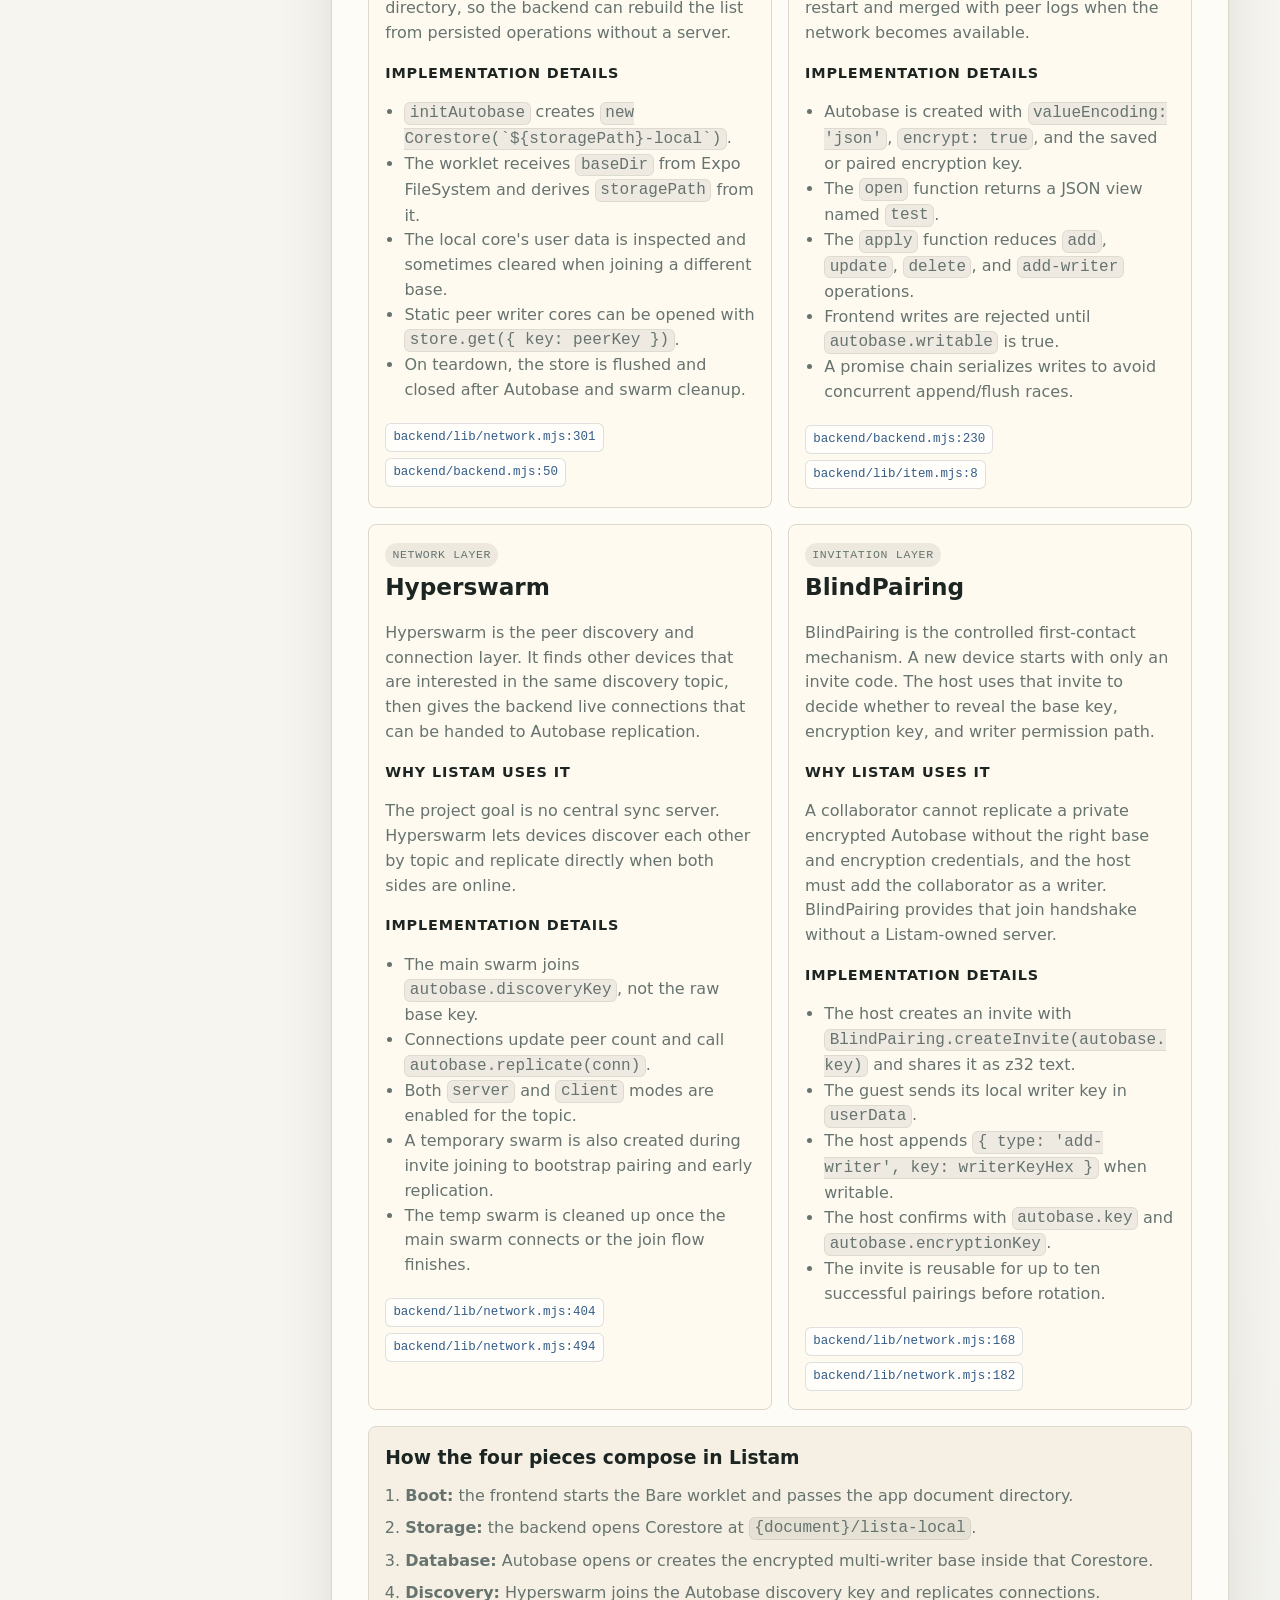
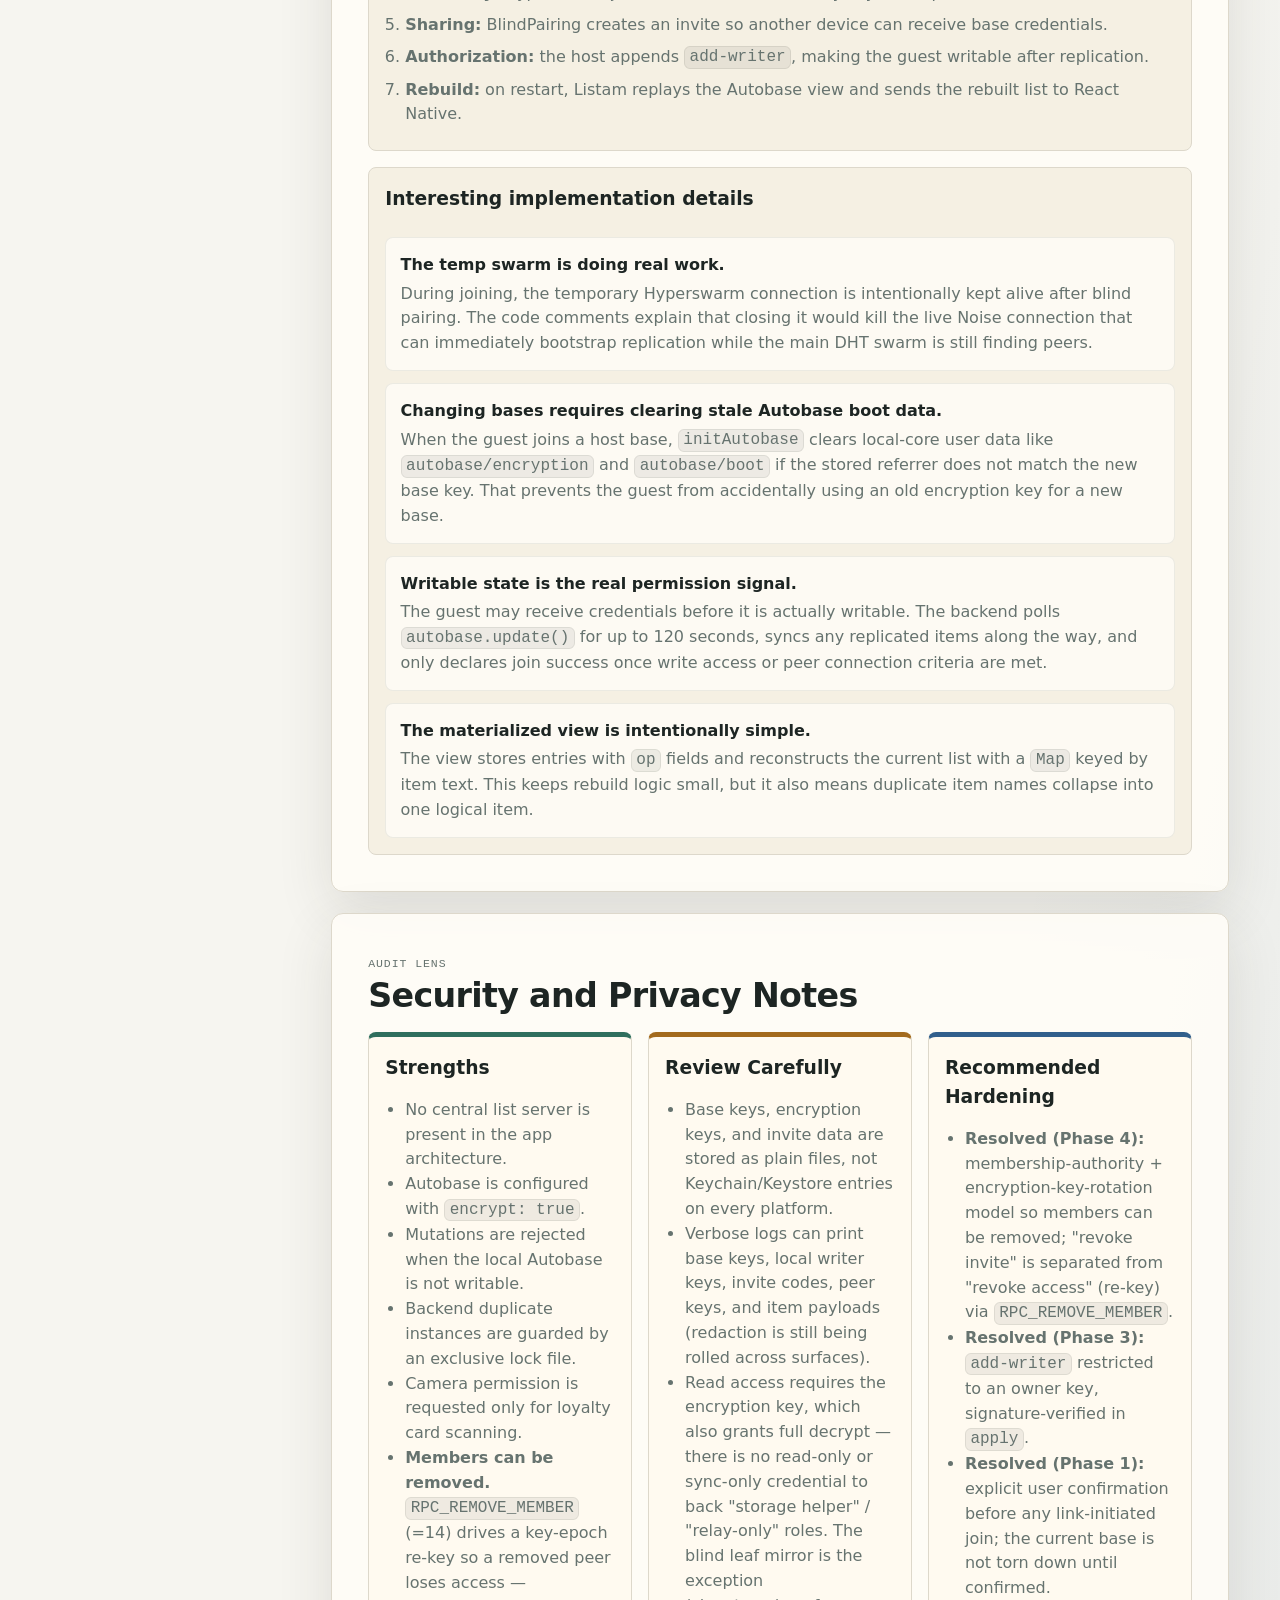
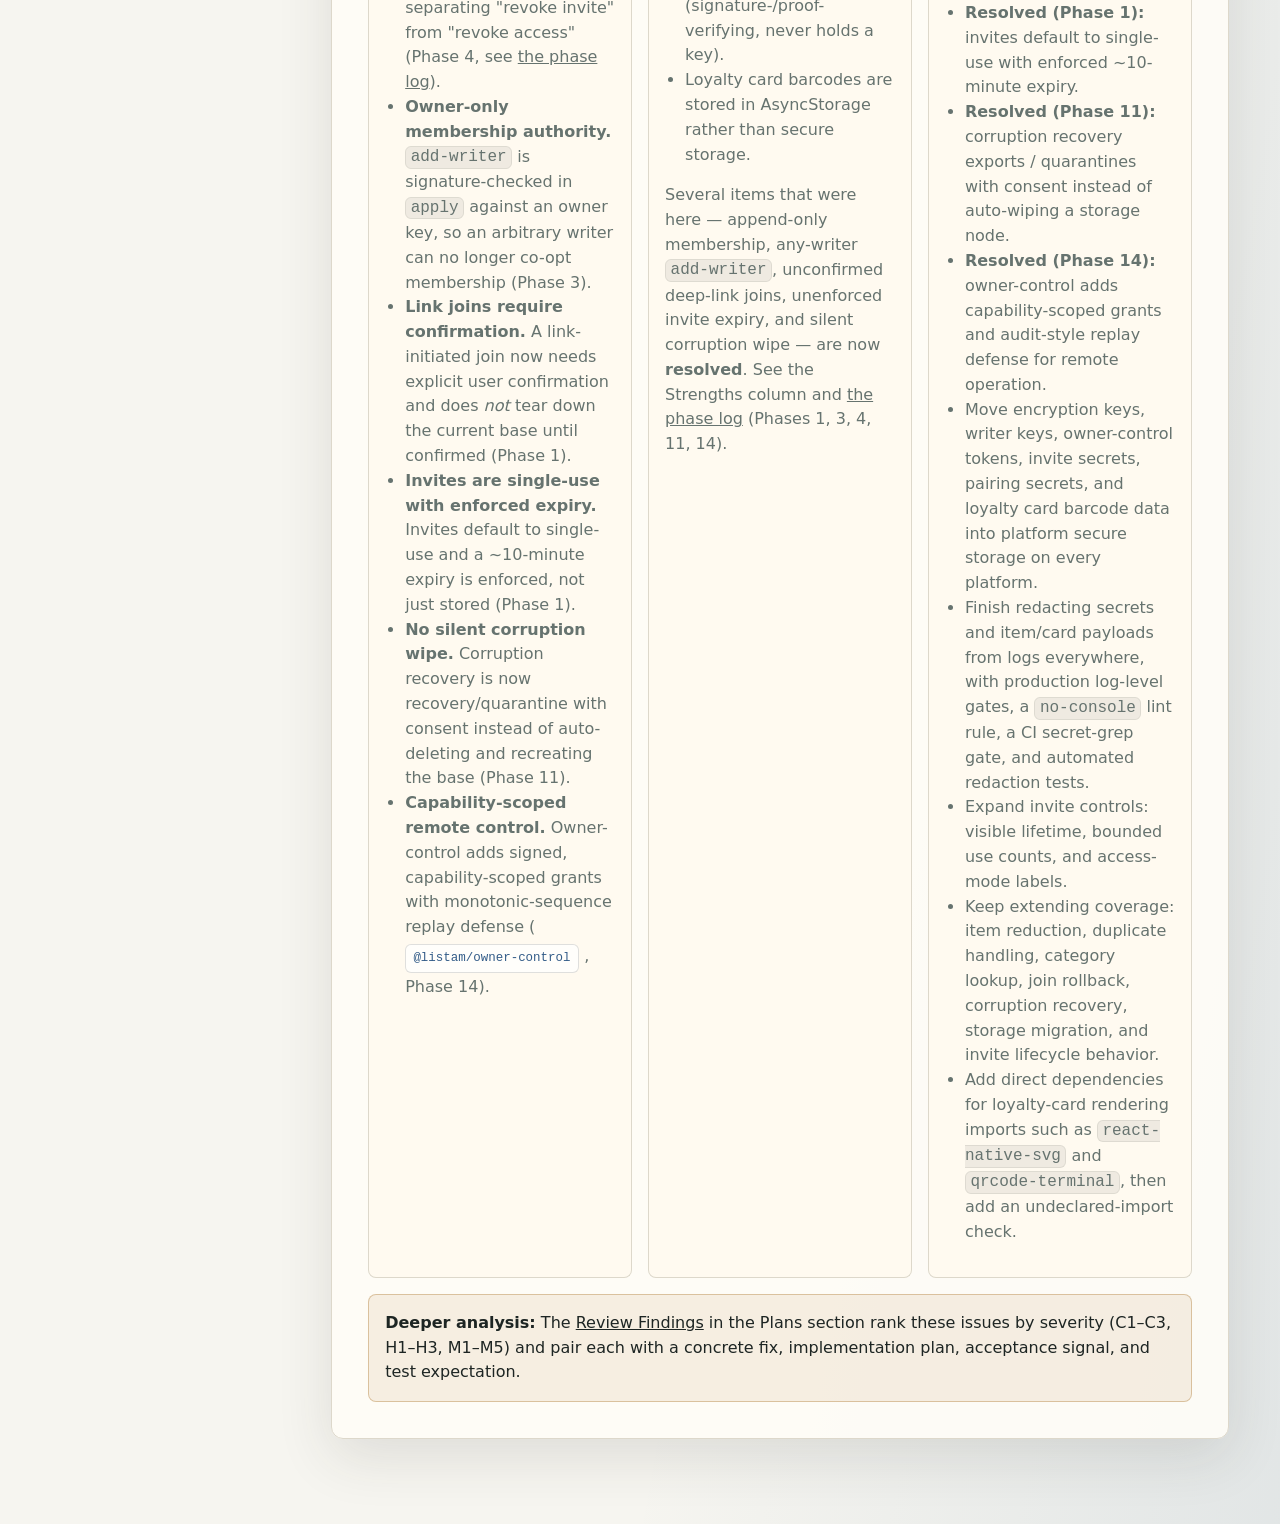
==== commit 88461cfd: "wiki: publish default grocery sharing release" ====
--- a/public/wiki/index.html
+++ b/public/wiki/index.html
@@ -219,7 +219,7 @@
 
         <div class="sidebar-card">
           <span class="eyebrow">Generated</span>
-          <strong>2026-06-23</strong>
+          <strong>2026-07-31</strong>
           <p>Multi-app wiki: the mobile, desktop, and headless apps plus plans, phases, and release QA.</p>
         </div>
       </aside>
